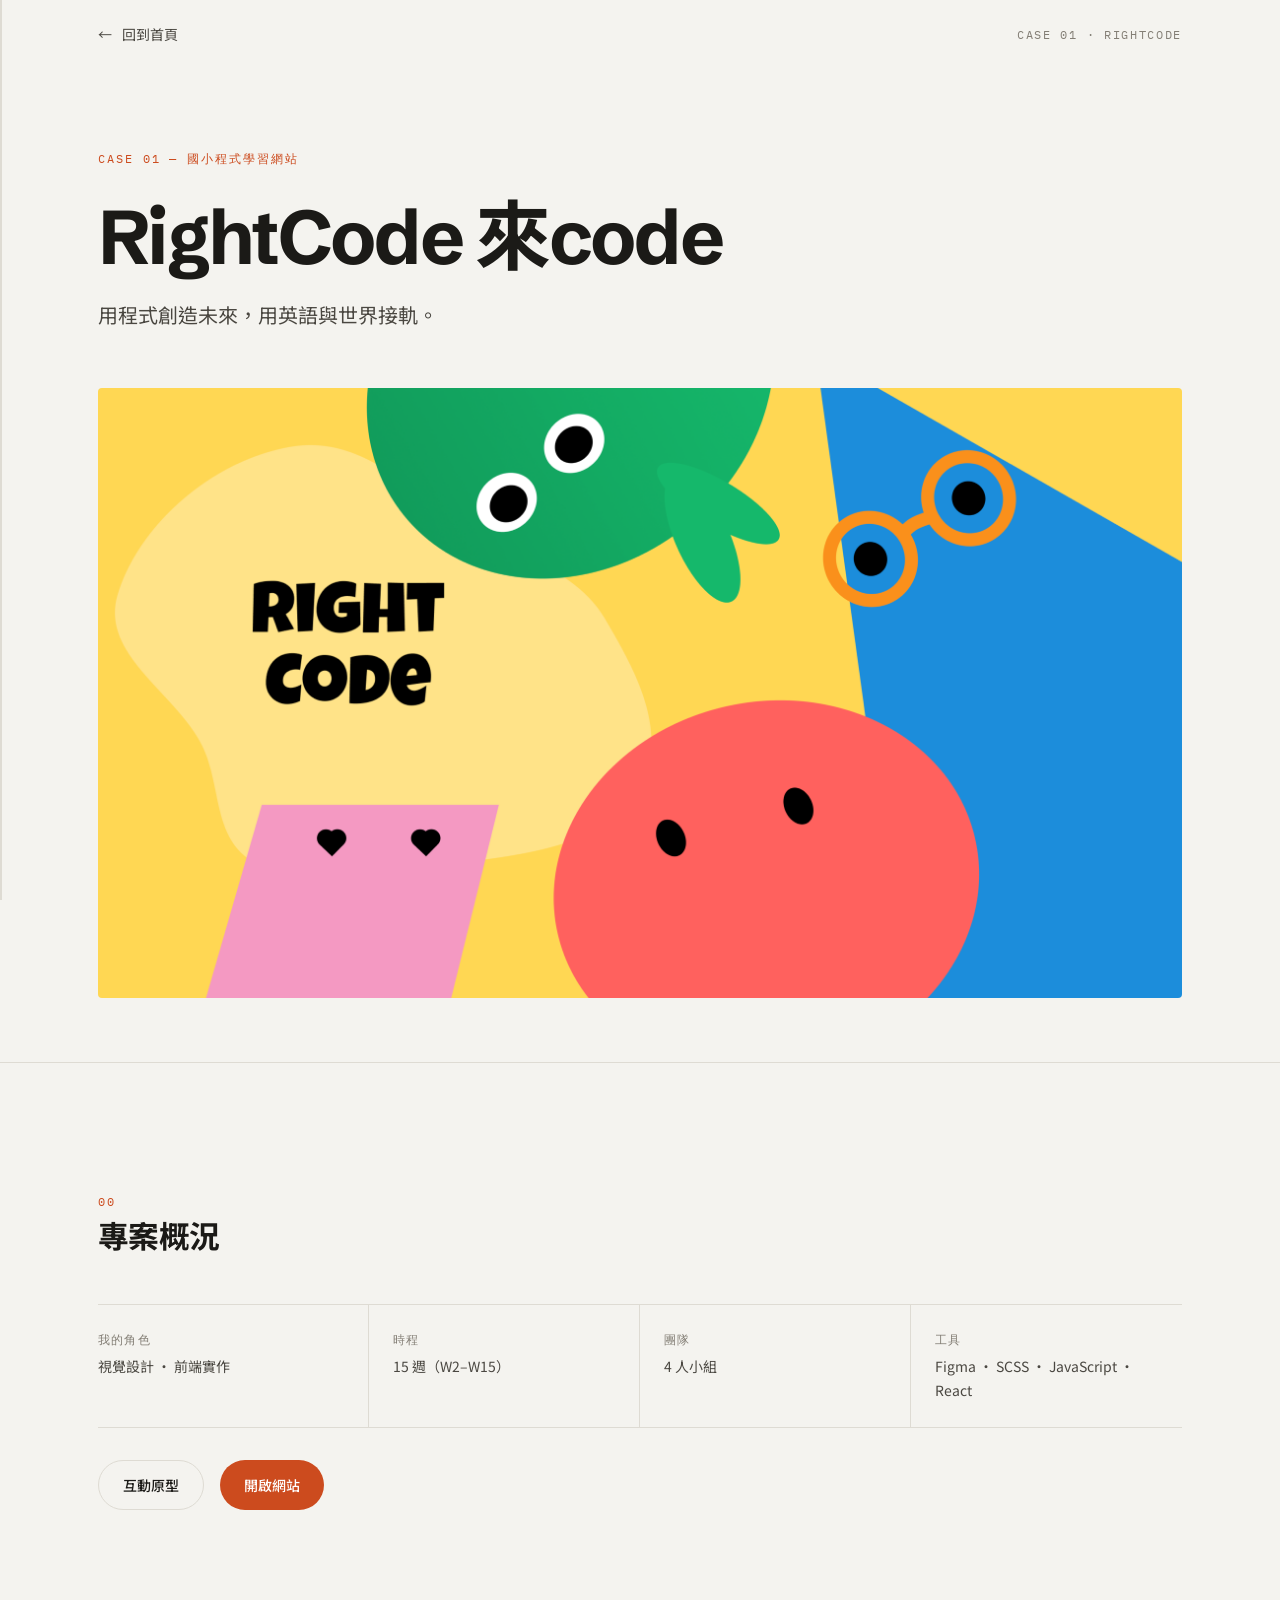
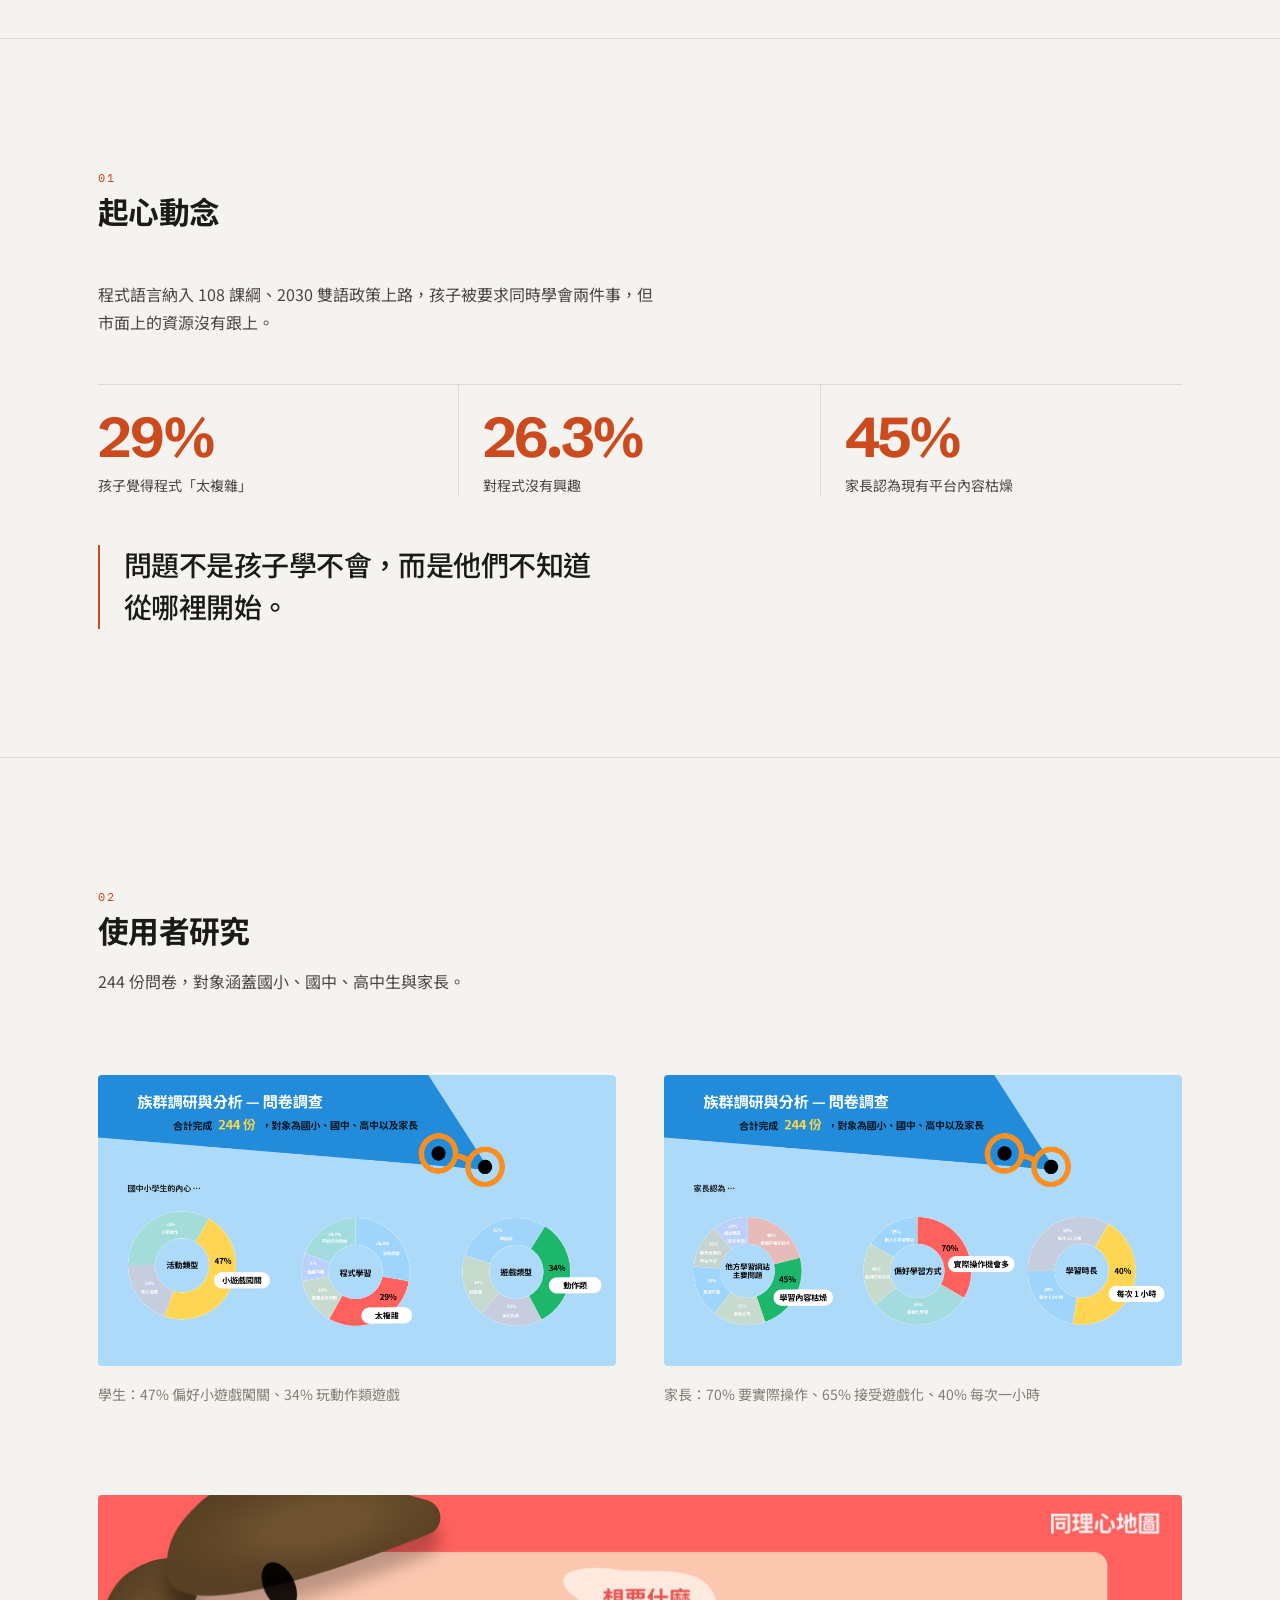
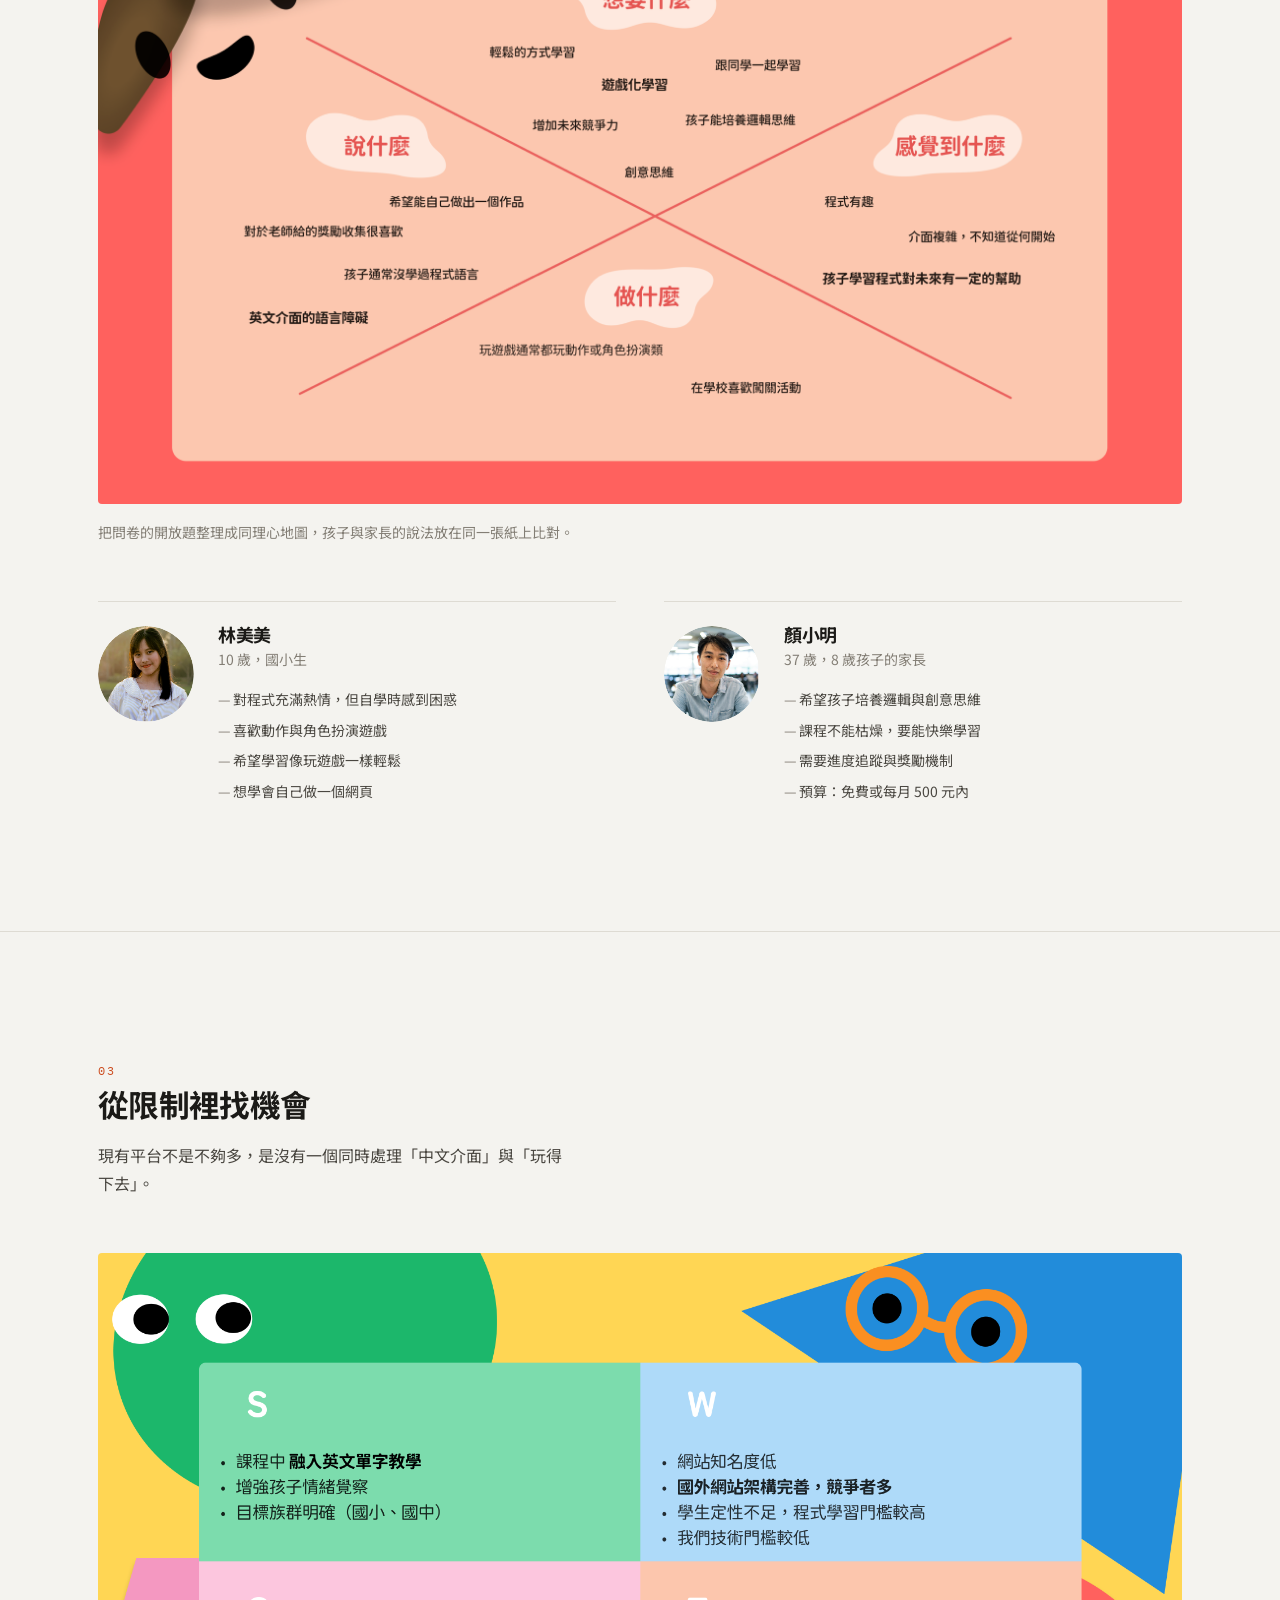
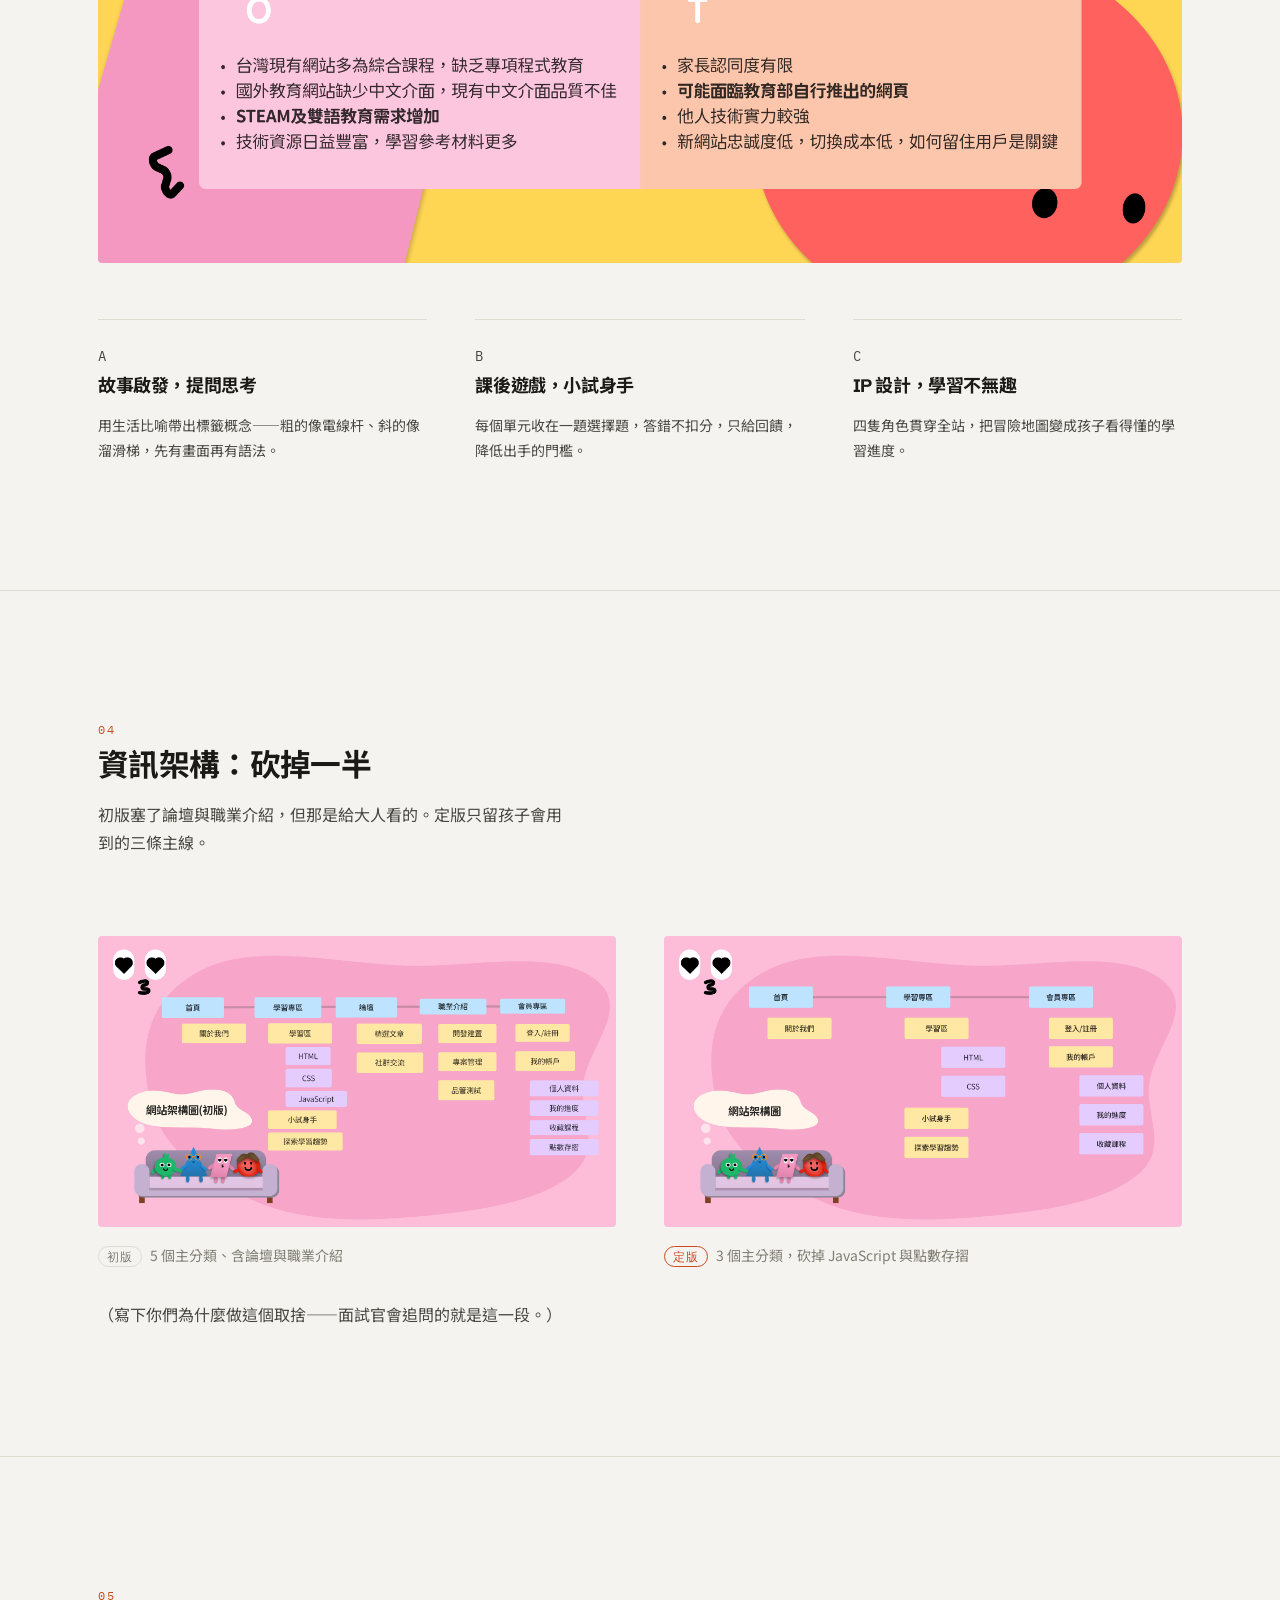
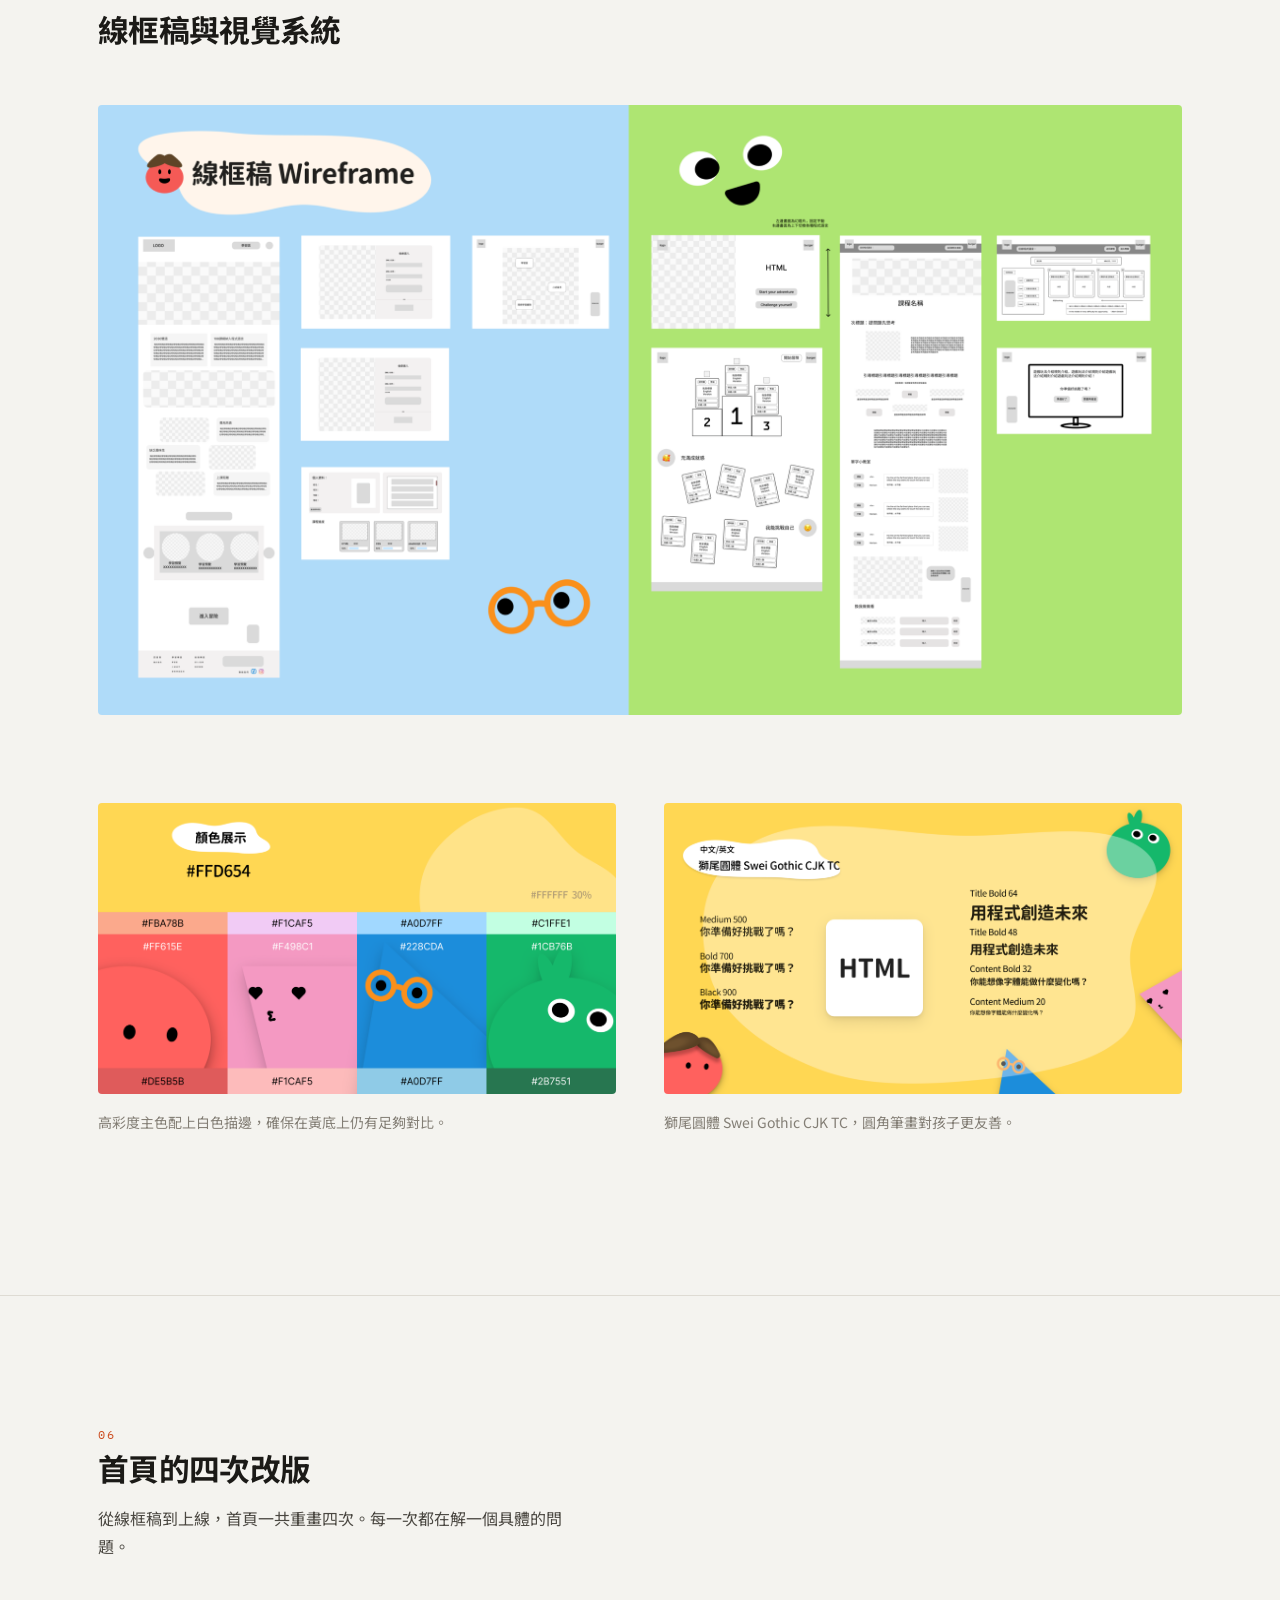
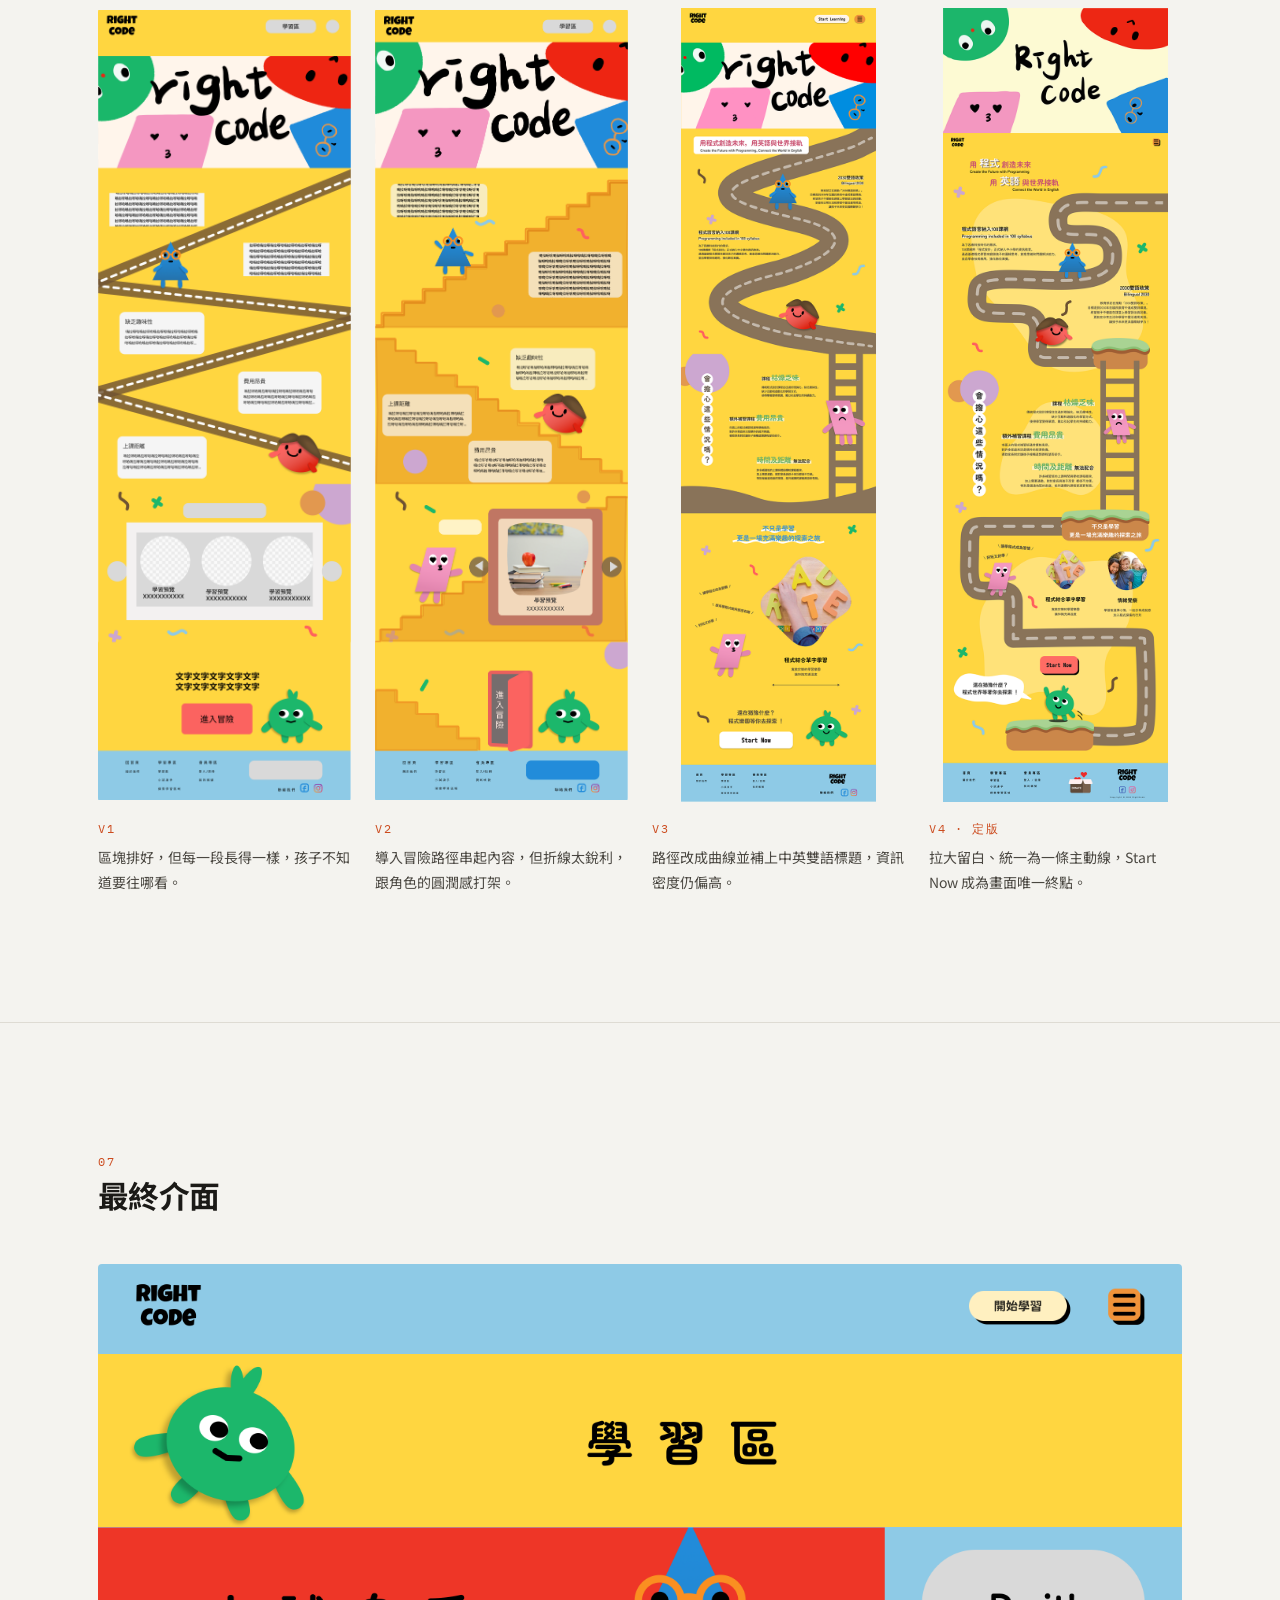
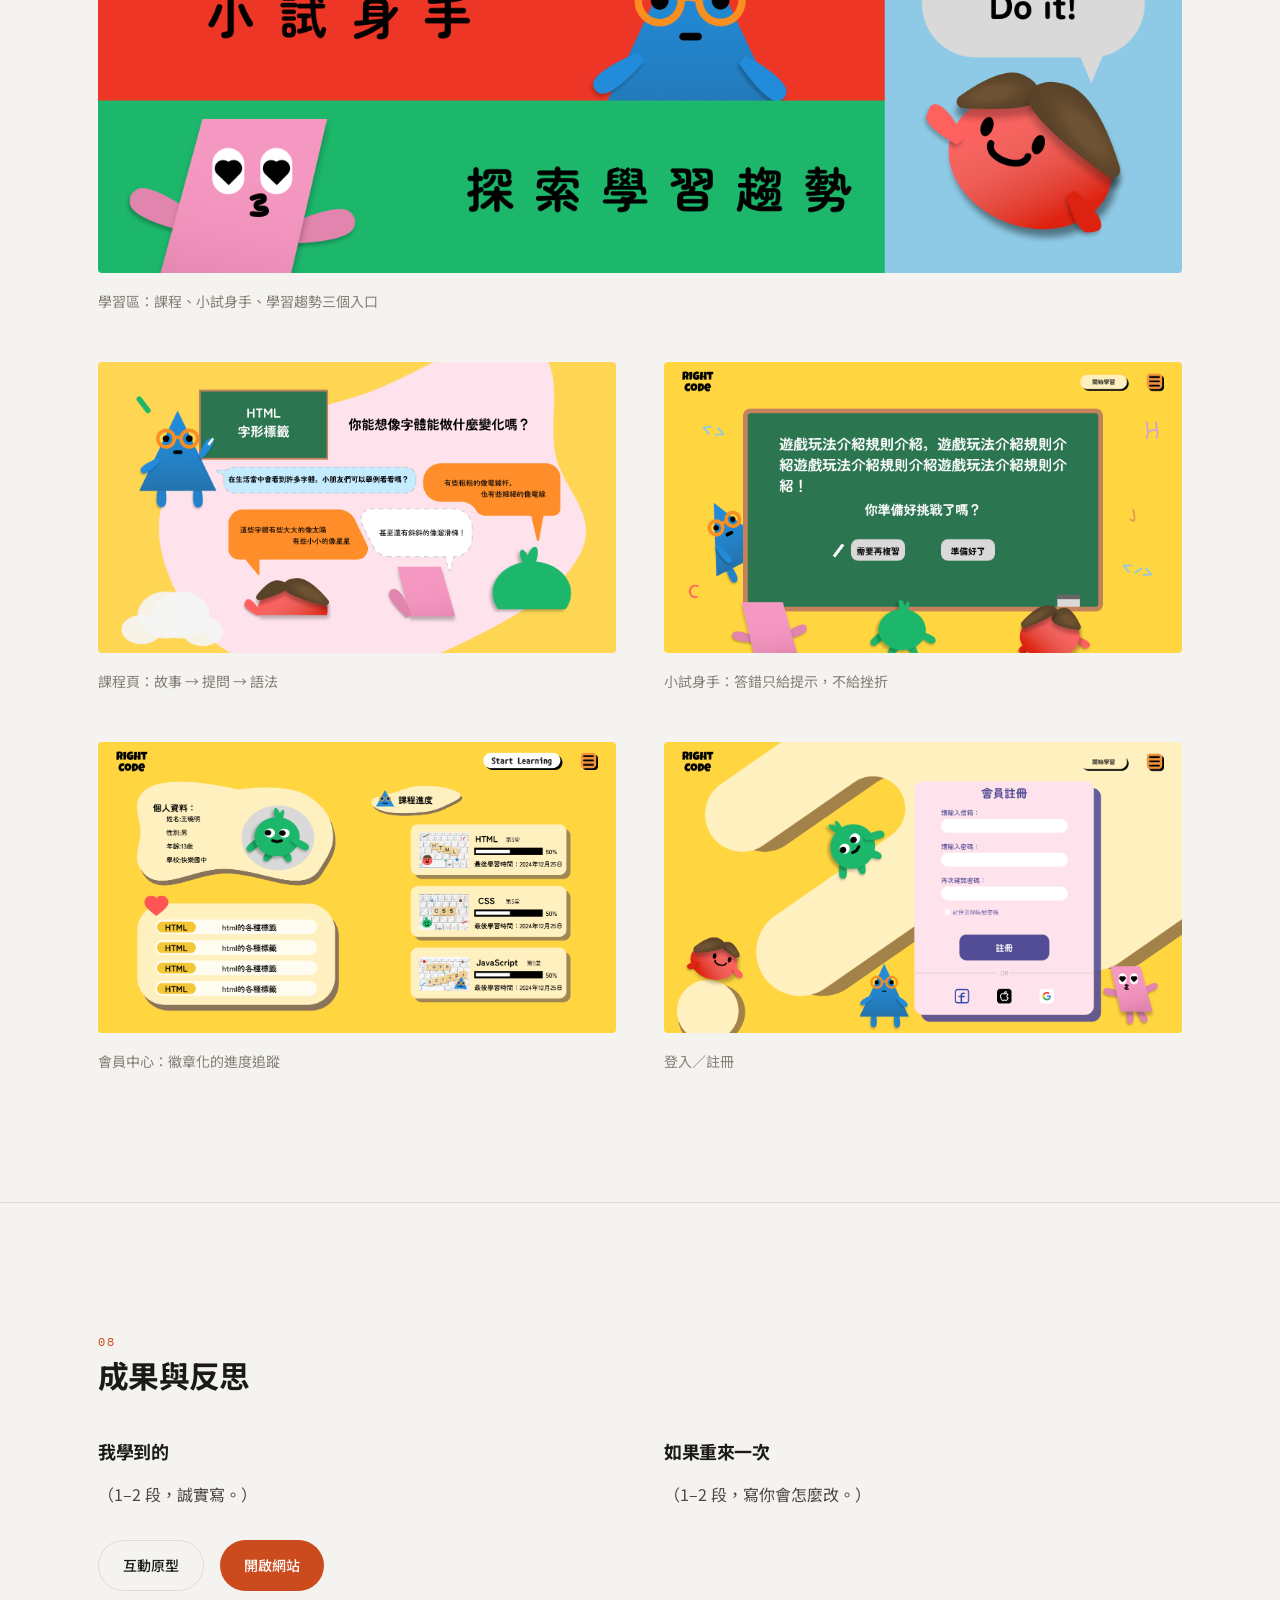
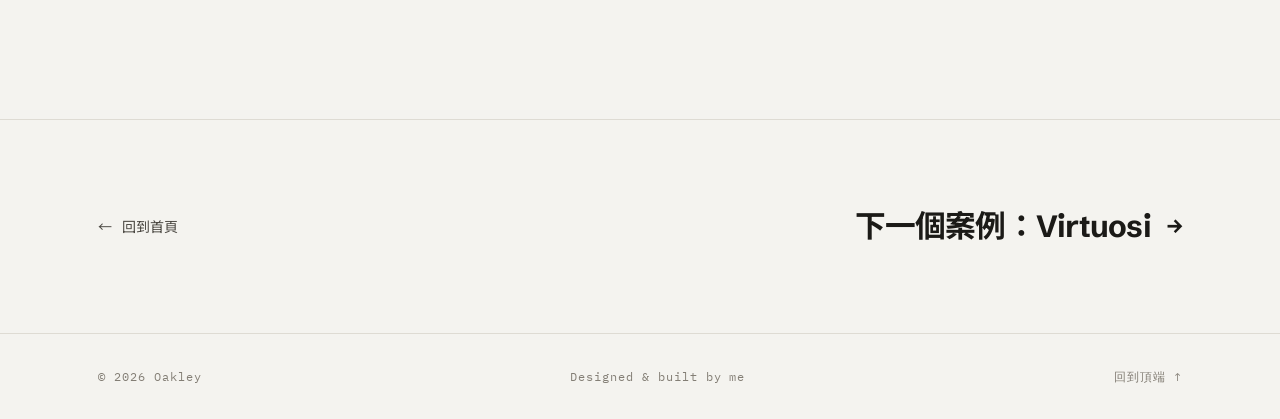
==== project-rightcode.html @ 4dbbb1e9 "Initial commit: Oakley UI/UX portfolio site Co-Authored-By: Claude Sonnet 5 <noreply@anthropic.com>" ====
<!DOCTYPE html>
<html lang="zh-Hant">
<head>
<meta charset="UTF-8">
<meta name="viewport" content="width=device-width, initial-scale=1">
<title>RightCode 來code — Oakley</title>
<meta name="description" content="國小程式學習網站的設計流程與最終 UI：244 份問卷、資訊架構取捨、首頁四次改版。">

<meta property="og:title" content="RightCode 來code — Case Study">
<meta property="og:description" content="從 244 份問卷到上線介面的完整設計流程。">
<meta property="og:image" content="assets/rightcode/hero.png">
<meta property="og:type" content="article">

<link rel="preconnect" href="https://fonts.googleapis.com">
<link rel="preconnect" href="https://fonts.gstatic.com" crossorigin>
<link href="https://fonts.googleapis.com/css2?family=IBM+Plex+Mono:wght@400;500&family=Noto+Sans+TC:wght@400;500;700&family=Schibsted+Grotesk:wght@400;500;700&display=swap" rel="stylesheet">
<link rel="stylesheet" href="styles.css">
</head>

<!-- data-project 只影響左側進度軌的顏色，識別色仍是柿橘 -->
<body id="top" data-project="rightcode">

<a class="skip-link" href="#main">跳到主要內容</a>

<div class="rail" aria-hidden="true"><span class="rail__fill"></span></div>


<!-- ═══ 導覽列：← 回到首頁 ═══ -->
<header class="site-head">
  <div class="site-head__inner container">
    <a class="back-link" href="index.html">
      <span class="back-link__arrow" aria-hidden="true">←</span>
      <span>回到首頁</span>
    </a>
    <p class="head-tail">Case 01 · RightCode</p>
  </div>
</header>


<main id="main">

  <article class="case">

    <!-- ═══ 專案頁首 ═══ -->
    <header class="page-hero">
      <div class="container">
        <p class="eyebrow">Case 01 — 國小程式學習網站</p>
        <h1 class="page-hero__title">RightCode 來code</h1>
        <p class="page-hero__tagline">用程式創造未來，用英語與世界接軌。</p>

        <div class="ph ph--16x9 page-hero__cover" data-ph="首頁完整視覺　assets/rightcode/hero.png">
            <img src="assets/rightcode/hero.png" alt="RightCode 首頁完整視覺">
          </div>
      </div>
    </header>


    <!-- ─────────── 00 事實欄 ─────────── -->
    <section class="stage" id="s00">
      <div class="container">
        <header class="stage__head">
          <p class="stage__num">00</p>
          <h2 class="stage__title">專案概況</h2>
        </header>

        <dl class="factbar">
          <div class="factbar__item">
            <dt>我的角色</dt>
            <dd><!-- ✏️ 例：使用者研究 · 視覺設計 · 前端切版 -->視覺設計 · 前端實作</dd>
          </div>
          <div class="factbar__item">
            <dt>時程</dt>
            <dd>15 週（W2–W15）</dd>
          </div>
          <div class="factbar__item">
            <dt>團隊</dt>
            <dd>4 人小組</dd>
          </div>
          <div class="factbar__item">
            <dt>工具</dt>
            <dd>Figma · SCSS · JavaScript · React</dd>
          </div>
        </dl>

        <div class="btn-row">
          <a class="btn btn--solid" href="https://www.figma.com/proto/8WWPICzNsTXUxvB6uJl1gG/UI?node-id=1596-2504&viewport=-5785%2C-7744%2C0.22&t=HbnpUm9FJw38sufL-1&scaling=scale-down&content-scaling=fixed&starting-point-node-id=1596%3A2504&page-id=156%3A369" target="_blank" rel="noopener">互動原型</a>
          <a class="btn btn--ghost" href="https://yeeeeefang.github.io/rightcode/" target="_blank" rel="noopener">開啟網站</a>
        </div>
      </div>
    </section>


    <!-- ─────────── 01 起心動念 ─────────── -->
    <section class="stage" id="s01">
      <div class="container">
        <header class="stage__head">
          <p class="stage__num">01</p>
          <h2 class="stage__title">起心動念</h2>
        </header>

        <div class="prose">
          <p>程式語言納入 108 課綱、2030 雙語政策上路，孩子被要求同時學會兩件事，但市面上的資源沒有跟上。</p>
        </div>

        <ul class="stat-row">
          <li class="stat"><p class="stat__num">29%</p><p class="stat__label">孩子覺得程式「太複雜」</p></li>
          <li class="stat"><p class="stat__num">26.3%</p><p class="stat__label">對程式沒有興趣</p></li>
          <li class="stat"><p class="stat__num">45%</p><p class="stat__label">家長認為現有平台內容枯燥</p></li>
        </ul>

        <blockquote class="pull-quote">
          問題不是孩子學不會，而是他們不知道從哪裡開始。
        </blockquote>
      </div>
    </section>


    <!-- ─────────── 02 使用者研究 ─────────── -->
    <section class="stage" id="s02">
      <div class="container">
        <header class="stage__head">
          <p class="stage__num">02</p>
          <h2 class="stage__title">使用者研究</h2>
          <p class="stage__lead">244 份問卷，對象涵蓋國小、國中、高中生與家長。</p>
        </header>

        <div class="grid grid--2">
          <figure class="figure">
            <div class="ph ph--16x9" data-ph="學生問卷　assets/rightcode/survey-students.png">
            <img src="assets/rightcode/survey-students.png" alt="學生問卷結果" loading="lazy">
          </div>
            <figcaption>學生：47% 偏好小遊戲闖關、34% 玩動作類遊戲</figcaption>
          </figure>
          <figure class="figure">
            <div class="ph ph--16x9" data-ph="家長問卷　assets/rightcode/survey-parents.png">
            <img src="assets/rightcode/survey-parents.png" alt="家長問卷結果" loading="lazy">
          </div>
            <figcaption>家長：70% 要實際操作、65% 接受遊戲化、40% 每次一小時</figcaption>
          </figure>
        </div>

        <figure class="figure figure--wide">
          <div class="ph ph--16x9" data-ph="同理心地圖　assets/rightcode/empathy-map.png">
            <img src="assets/rightcode/empathy-map.png" alt="同理心地圖" loading="lazy">
          </div>
          <figcaption>把問卷的開放題整理成同理心地圖，孩子與家長的說法放在同一張紙上比對。</figcaption>
        </figure>

        <div class="grid grid--2">
          <div class="persona">
            <div class="ph ph--1x1 persona__avatar" data-ph="林美美">
            <img src="assets/rightcode/persona-1.png" alt="人物誌：林美美" loading="lazy">
          </div>
            <div class="persona__body">
              <h3 class="persona__name">林美美</h3>
              <p class="persona__role">10 歲，國小生</p>
              <ul class="persona__points">
                <li>對程式充滿熱情，但自學時感到困惑</li>
                <li>喜歡動作與角色扮演遊戲</li>
                <li>希望學習像玩遊戲一樣輕鬆</li>
                <li>想學會自己做一個網頁</li>
              </ul>
            </div>
          </div>
          <div class="persona">
            <div class="ph ph--1x1 persona__avatar" data-ph="顏小明">
            <img src="assets/rightcode/persona-2.png" alt="人物誌：顏小明" loading="lazy">
          </div>
            <div class="persona__body">
              <h3 class="persona__name">顏小明</h3>
              <p class="persona__role">37 歲，8 歲孩子的家長</p>
              <ul class="persona__points">
                <li>希望孩子培養邏輯與創意思維</li>
                <li>課程不能枯燥，要能快樂學習</li>
                <li>需要進度追蹤與獎勵機制</li>
                <li>預算：免費或每月 500 元內</li>
              </ul>
            </div>
          </div>
        </div>
      </div>
    </section>


    <!-- ─────────── 03 從限制找機會 ─────────── -->
    <section class="stage" id="s03">
      <div class="container">
        <header class="stage__head">
          <p class="stage__num">03</p>
          <h2 class="stage__title">從限制裡找機會</h2>
          <p class="stage__lead">現有平台不是不夠多，是沒有一個同時處理「中文介面」與「玩得下去」。</p>
        </header>

        <figure class="figure figure--wide">
          <div class="ph ph--16x9" data-ph="SWOT 分析　assets/rightcode/swot.png">
            <img src="assets/rightcode/swot.png" alt="SWOT 分析" loading="lazy">
          </div>
        </figure>

        <ol class="pillars">
          <li class="pillar">
            <p class="pillar__num">A</p>
            <h3 class="pillar__title">故事啟發，提問思考</h3>
            <p>用生活比喻帶出標籤概念——粗的像電線杆、斜的像溜滑梯，先有畫面再有語法。</p>
          </li>
          <li class="pillar">
            <p class="pillar__num">B</p>
            <h3 class="pillar__title">課後遊戲，小試身手</h3>
            <p>每個單元收在一題選擇題，答錯不扣分，只給回饋，降低出手的門檻。</p>
          </li>
          <li class="pillar">
            <p class="pillar__num">C</p>
            <h3 class="pillar__title">IP 設計，學習不無趣</h3>
            <p>四隻角色貫穿全站，把冒險地圖變成孩子看得懂的學習進度。</p>
          </li>
        </ol>
      </div>
    </section>


    <!-- ─────────── 04 資訊架構取捨 ─────────── -->
    <section class="stage" id="s04">
      <div class="container">
        <header class="stage__head">
          <p class="stage__num">04</p>
          <h2 class="stage__title">資訊架構：砍掉一半</h2>
          <p class="stage__lead">初版塞了論壇與職業介紹，但那是給大人看的。定版只留孩子會用到的三條主線。</p>
        </header>

        <div class="compare">
          <figure class="figure">
            <div class="ph ph--16x9" data-ph="架構初版　assets/rightcode/sitemap-v1.png">
            <img src="assets/rightcode/sitemap-v1.png" alt="網站架構圖初版" loading="lazy">
          </div>
            <figcaption><span class="figcap__tag">初版</span>5 個主分類、含論壇與職業介紹</figcaption>
          </figure>
          <figure class="figure">
            <div class="ph ph--16x9" data-ph="架構定版　assets/rightcode/sitemap-v2.png">
            <img src="assets/rightcode/sitemap-v2.png" alt="網站架構圖定版" loading="lazy">
          </div>
            <figcaption><span class="figcap__tag figcap__tag--on">定版</span>3 個主分類，砍掉 JavaScript 與點數存摺</figcaption>
          </figure>
        </div>

        <div class="prose">
          <!-- ✏️ 這段最值錢：寫清楚「為什麼砍」。
               例：JavaScript 對國小生太陡，先把 HTML/CSS 的成就感做滿。 -->
          <p>（寫下你們為什麼做這個取捨——面試官會追問的就是這一段。）</p>
        </div>
      </div>
    </section>


    <!-- ─────────── 05 線框稿與視覺系統 ─────────── -->
    <section class="stage" id="s05">
      <div class="container">
        <header class="stage__head">
          <p class="stage__num">05</p>
          <h2 class="stage__title">線框稿與視覺系統</h2>
        </header>

        <figure class="figure figure--wide">
          <div class="ph ph--16x9" data-ph="Wireframe 全頁　assets/rightcode/wireframe.png">
            <img src="assets/rightcode/wireframe.png" alt="RightCode 線框稿" loading="lazy">
          </div>
        </figure>

        <div class="grid grid--2">
          <figure class="figure">
            <div class="ph ph--16x9" data-ph="色票　assets/rightcode/colors.png">
            <img src="assets/rightcode/colors.png" alt="色彩系統" loading="lazy">
          </div>
            <figcaption>高彩度主色配上白色描邊，確保在黃底上仍有足夠對比。</figcaption>
          </figure>
          <figure class="figure">
            <div class="ph ph--16x9" data-ph="字體　assets/rightcode/type.png">
            <img src="assets/rightcode/type.png" alt="字體系統：獅尾圓體" loading="lazy">
          </div>
            <figcaption>獅尾圓體 Swei Gothic CJK TC，圓角筆畫對孩子更友善。</figcaption>
          </figure>
        </div>
      </div>
    </section>


    <!-- ─────────── 06 首頁四次改版（本頁高潮）─────────── -->
    <section class="stage" id="s06">
      <div class="container">
        <header class="stage__head">
          <p class="stage__num">06</p>
          <h2 class="stage__title">首頁的四次改版</h2>
          <p class="stage__lead">從線框稿到上線，首頁一共重畫四次。每一次都在解一個具體的問題。</p>
        </header>

        <ol class="iteration">
          <li class="iteration__step">
            <div class="ph ph--shot" data-ph="v1　iter-1.png">
            <img src="assets/rightcode/iter-1.png" alt="首頁版本一" loading="lazy">
          </div>
            <p class="iteration__label">v1</p>
            <p class="iteration__note">區塊排好，但每一段長得一樣，孩子不知道要往哪看。</p>
          </li>
          <li class="iteration__step">
            <div class="ph ph--shot" data-ph="v2　iter-2.png">
            <img src="assets/rightcode/iter-2.png" alt="首頁版本二" loading="lazy">
          </div>
            <p class="iteration__label">v2</p>
            <p class="iteration__note">導入冒險路徑串起內容，但折線太銳利，跟角色的圓潤感打架。</p>
          </li>
          <li class="iteration__step">
            <div class="ph ph--shot" data-ph="v3　iter-3.png">
            <img src="assets/rightcode/iter-3.png" alt="首頁版本三" loading="lazy">
          </div>
            <p class="iteration__label">v3</p>
            <p class="iteration__note">路徑改成曲線並補上中英雙語標題，資訊密度仍偏高。</p>
          </li>
          <li class="iteration__step">
            <div class="ph ph--shot" data-ph="v4 定版　iter-4.png">
            <img src="assets/rightcode/iter-4.png" alt="首頁定版" loading="lazy">
          </div>
            <p class="iteration__label">v4 · 定版</p>
            <p class="iteration__note">拉大留白、統一為一條主動線，Start Now 成為畫面唯一終點。</p>
          </li>
        </ol>
      </div>
    </section>


    <!-- ─────────── 07 最終介面 ─────────── -->
    <section class="stage" id="s07">
      <div class="container">
        <header class="stage__head">
          <p class="stage__num">07</p>
          <h2 class="stage__title">最終介面</h2>
        </header>

        <div class="gallery">
          <figure class="figure gallery__item gallery__item--wide">
            <div class="ph ph--16x9" data-ph="學習區　assets/rightcode/ui-learn.png">
            <img src="assets/rightcode/ui-learn.png" alt="學習區介面" loading="lazy">
          </div>
            <figcaption>學習區：課程、小試身手、學習趨勢三個入口</figcaption>
          </figure>
          <figure class="figure gallery__item">
            <div class="ph ph--16x9" data-ph="課程頁　ui-course.png">
            <img src="assets/rightcode/ui-course.png" alt="課程內頁" loading="lazy">
          </div>
            <figcaption>課程頁：故事 → 提問 → 語法</figcaption>
          </figure>
          <figure class="figure gallery__item">
            <div class="ph ph--16x9" data-ph="小試身手　ui-quiz.png">
            <img src="assets/rightcode/ui-quiz.png" alt="小試身手測驗頁" loading="lazy">
          </div>
            <figcaption>小試身手：答錯只給提示，不給挫折</figcaption>
          </figure>
          <figure class="figure gallery__item">
            <div class="ph ph--16x9" data-ph="會員中心　ui-member.png">
            <img src="assets/rightcode/ui-member.png" alt="會員中心" loading="lazy">
          </div>
            <figcaption>會員中心：徽章化的進度追蹤</figcaption>
          </figure>
          <figure class="figure gallery__item">
            <div class="ph ph--16x9" data-ph="登入註冊　ui-login.png">
            <img src="assets/rightcode/ui-login.png" alt="登入與註冊頁" loading="lazy">
          </div>
            <figcaption>登入／註冊</figcaption>
          </figure>
        </div>
      </div>
    </section>


    <!-- ─────────── 08 反思 ─────────── -->
    <section class="stage" id="s08">
      <div class="container">
        <header class="stage__head">
          <p class="stage__num">08</p>
          <h2 class="stage__title">成果與反思</h2>
        </header>

        <div class="grid grid--2">
          <div class="prose">
            <h4>我學到的</h4>
            <!-- ✏️ 1–2 段。誠實寫，面試官只在意你怎麼想。 -->
            <p>（1–2 段，誠實寫。）</p>
          </div>
          <div class="prose">
            <h4>如果重來一次</h4>
            <!-- ✏️ 例：問卷的開放題比例太低，下次會先做 5 場訪談再發問卷。 -->
            <p>（1–2 段，寫你會怎麼改。）</p>
          </div>
        </div>

        <div class="btn-row">
          <a class="btn btn--solid" href="https://www.figma.com/proto/8WWPICzNsTXUxvB6uJl1gG/UI?node-id=1596-2504&viewport=-5785%2C-7744%2C0.22&t=HbnpUm9FJw38sufL-1&scaling=scale-down&content-scaling=fixed&starting-point-node-id=1596%3A2504&page-id=156%3A369" target="_blank" rel="noopener">互動原型</a>
          <a class="btn btn--ghost" href="https://yeeeeefang.github.io/rightcode/" target="_blank" rel="noopener">開啟網站</a>
        </div>
      </div>
    </section>

  </article>


  <!-- ═══ 下一個專案 ═══ -->
  <nav class="page-nav" aria-label="專案導覽">
    <div class="container page-nav__inner">
      <a class="back-link" href="index.html">
        <span class="back-link__arrow" aria-hidden="true">←</span>
        <span>回到首頁</span>
      </a>
      <a class="page-nav__next" href="project-virtuosi.html">下一個案例：Virtuosi</a>
    </div>
  </nav>

</main>


<footer class="site-foot">
  <div class="container site-foot__inner">
    <p>© 2026 Oakley</p>
    <p>Designed &amp; built by me</p>
    <a class="to-top" href="#top">回到頂端 ↑</a>
  </div>
</footer>

<script src="main.js" defer></script>
</body>
</html>
---- styles.css ----
/* ============================================================
   Oakley Portfolio — styles.css
   多頁式架構：index.html / project-rightcode.html / project-virtuosi.html
   識別色：柿橘 #CC4B1E
   ============================================================ */

/* ---------- 1. Tokens ---------------------------------------- */
:root {
  /* 紙與墨 */
  --paper:        #F4F3EF;
  --paper-sunk:   #EBE9E3;
  --paper-card:   #FDFDFC;
  --ink:          #1B1A17;
  --ink-soft:     #4A4741;
  --ink-mute:     #837E75;
  --rule:         #DEDBD3;

  /* 識別色（全站唯一主色） */
  --accent:       #CC4B1E;
  --accent-ink:   #FFFFFF;

  /* 專案色：只用在進度軌與卡片 hover 的淡色疊層，
     不取代識別色。整站是白牆，畫框顏色由作品決定。 */
  --project:      var(--accent);

  --font-display: "Schibsted Grotesk", "Noto Sans TC", system-ui, sans-serif;
  --font-body:    "Noto Sans TC", "Schibsted Grotesk", system-ui, sans-serif;
  --font-mono:    "IBM Plex Mono", ui-monospace, monospace;

  --fs-display: clamp(2.5rem, 6.2vw, 4.75rem);
  --fs-h2:      clamp(1.75rem, 3.4vw, 2.75rem);
  --fs-h3:      clamp(1.375rem, 2.4vw, 2rem);
  --fs-h4:      1.125rem;
  --fs-body:    1rem;
  --fs-small:   0.875rem;
  --fs-mono:    0.75rem;

  --sp-1: 0.5rem;  --sp-2: 1rem;   --sp-3: 1.5rem;
  --sp-4: 2rem;    --sp-6: 3rem;   --sp-8: 4rem;
  --sp-12: 6rem;   --sp-16: 8rem;
  --section-y: clamp(4.5rem, 10vw, 9rem);

  --container: 1180px;
  --gutter: clamp(1.25rem, 5vw, 3rem);
  --head-h: 68px;

  --radius: 4px;
  --radius-lg: 14px;

  --ease: cubic-bezier(.22, .61, .36, 1);
  --ease-out: cubic-bezier(.16, 1, .3, 1);
  --dur: .45s;
}

[data-project="rightcode"] { --project: #228CDA; }
[data-project="virtuosi"]  { --project: #793F34; }


/* ---------- 2. Reset ----------------------------------------- */
*, *::before, *::after { box-sizing: border-box; }
* { margin: 0; }

html {
  -webkit-text-size-adjust: 100%;
  scroll-behavior: smooth;
  scroll-padding-top: calc(var(--head-h) + var(--sp-2));
}

body {
  background: var(--paper);
  color: var(--ink);
  font-family: var(--font-body);
  font-size: var(--fs-body);
  line-height: 1.75;
  -webkit-font-smoothing: antialiased;
  text-rendering: optimizeLegibility;
  overflow-x: hidden;
}

img, svg, video { display: block; max-width: 100%; height: auto; }
ul, ol { list-style: none; padding: 0; }
a { color: inherit; text-decoration: none; }
button { font: inherit; color: inherit; background: none; border: 0; cursor: pointer; }

h1, h2, h3, h4 {
  font-family: var(--font-display);
  font-weight: 700;
  line-height: 1.16;
  letter-spacing: -0.022em;
}


/* ---------- 3. Layout ---------------------------------------- */
.container {
  width: 100%;
  max-width: var(--container);
  margin-inline: auto;
  padding-inline: var(--gutter);
}

.section, .stage { padding-block: var(--section-y); }

.grid { display: grid; gap: var(--sp-4); }
@media (min-width: 768px) {
  .grid--2 { grid-template-columns: 1fr 1fr; gap: var(--sp-6); }
}

.eyebrow {
  font-family: var(--font-mono);
  font-size: var(--fs-mono);
  letter-spacing: 0.16em;
  text-transform: uppercase;
  color: var(--accent);
}

.prose { max-width: 62ch; color: var(--ink-soft); }
.prose > * + * { margin-top: var(--sp-2); }
.prose h4 {
  font-size: var(--fs-h4);
  color: var(--ink);
  margin-bottom: var(--sp-1);
}


/* ---------- 4. 側邊進度軌（signature） ------------------------ */
.rail {
  position: fixed;
  inset-block: 0;
  left: 0;
  width: 2px;
  background: var(--rule);
  z-index: 60;
  pointer-events: none;
}
.rail__fill {
  display: block;
  width: 100%;
  height: 100%;
  background: var(--project);
  transform: scaleY(var(--progress, 0));
  transform-origin: top;
  transition: background .6s var(--ease);
  will-change: transform;
}

@media (max-width: 900px) {
  .rail {
    inset-block: auto;
    top: 0; left: 0; right: 0;
    width: 100%; height: 2px;
  }
  .rail__fill {
    transform: scaleX(var(--progress, 0));
    transform-origin: left;
  }
}


/* ---------- 5. 導覽列 ---------------------------------------- */
.site-head {
  position: fixed;
  inset-inline: 0;
  top: 0;
  z-index: 50;
  border-bottom: 1px solid transparent;
  transition: background var(--dur) var(--ease), border-color var(--dur) var(--ease);
}
.site-head.is-stuck {
  background: color-mix(in srgb, var(--paper) 88%, transparent);
  backdrop-filter: blur(14px);
  -webkit-backdrop-filter: blur(14px);
  border-bottom-color: var(--rule);
}

.site-head__inner {
  height: var(--head-h);
  display: flex;
  align-items: center;
  justify-content: space-between;
  gap: var(--sp-3);
}

.wordmark {
  font-family: var(--font-display);
  font-weight: 700;
  font-size: 1.0625rem;
  letter-spacing: -0.01em;
  display: inline-flex;
  align-items: baseline;
  gap: 3px;
}
.wordmark__dot {
  width: 5px; height: 5px;
  border-radius: 50%;
  background: var(--accent);
  transition: transform var(--dur) var(--ease-out);
}
.wordmark:hover .wordmark__dot { transform: translateY(-4px) scale(1.3); }

.nav__list { display: flex; gap: var(--sp-4); }

.nav__link {
  position: relative;
  font-size: var(--fs-small);
  color: var(--ink-soft);
  padding-block: 4px;
  transition: color .3s var(--ease);
}
.nav__link::after {
  content: "";
  position: absolute;
  left: 0; bottom: 0;
  width: 100%; height: 1px;
  background: currentColor;
  transform: scaleX(0);
  transform-origin: right;
  transition: transform .4s var(--ease-out);
}
.nav__link:hover { color: var(--ink); }
.nav__link:hover::after { transform: scaleX(1); transform-origin: left; }
.nav__link.is-active { color: var(--ink); }
.nav__link.is-active::after { transform: scaleX(1); background: var(--accent); }

.nav-toggle { display: none; width: 40px; height: 40px; margin-right: -8px; position: relative; }
.nav-toggle__bar {
  position: absolute;
  left: 9px;
  width: 22px; height: 1.5px;
  background: var(--ink);
  transition: transform .4s var(--ease-out);
}
.nav-toggle__bar:nth-child(1) { top: 17px; }
.nav-toggle__bar:nth-child(2) { top: 23px; }
.nav-toggle[aria-expanded="true"] .nav-toggle__bar:nth-child(1) { transform: translateY(3px) rotate(45deg); }
.nav-toggle[aria-expanded="true"] .nav-toggle__bar:nth-child(2) { transform: translateY(-3px) rotate(-45deg); }

@media (max-width: 700px) {
  .nav-toggle { display: block; }
  .nav {
    position: fixed;
    inset: var(--head-h) 0 auto 0;
    background: var(--paper);
    border-bottom: 1px solid var(--rule);
    padding: var(--sp-2) var(--gutter) var(--sp-4);
    clip-path: inset(0 0 100% 0);
    transition: clip-path .5s var(--ease-out);
  }
  .nav.is-open { clip-path: inset(0 0 0 0); }
  .nav__list { flex-direction: column; gap: 0; }
  .nav__link {
    display: block;
    font-size: 1.25rem;
    font-family: var(--font-display);
    font-weight: 500;
    padding-block: var(--sp-2);
    border-bottom: 1px solid var(--rule);
  }
  .nav__link::after { display: none; }
}

/* 專案頁的「← 回到首頁」 */
.back-link {
  display: inline-flex;
  align-items: center;
  gap: 10px;
  font-size: var(--fs-small);
  color: var(--ink-soft);
  transition: color .3s var(--ease);
}
.back-link__arrow {
  display: inline-block;
  transition: transform .4s var(--ease-out);
}
.back-link:hover { color: var(--ink); }
.back-link:hover .back-link__arrow { transform: translateX(-5px); }

.head-tail {
  font-family: var(--font-mono);
  font-size: var(--fs-mono);
  letter-spacing: .14em;
  text-transform: uppercase;
  color: var(--ink-mute);
}
@media (max-width: 560px) { .head-tail { display: none; } }


/* ---------- 6. Hero（首頁） ---------------------------------- */
.hero {
  padding-top: calc(var(--head-h) + clamp(3rem, 12vh, 7rem));
  padding-bottom: var(--section-y);
}

.hero__title {
  font-size: var(--fs-display);
  margin-top: var(--sp-3);
  max-width: 16ch;
  letter-spacing: -0.035em;
  position: relative;
  z-index: 0;
}

.hero__em { position: relative; white-space: nowrap; }
.hero__em::after {
  content: "";
  position: absolute;
  left: -.04em; right: -.04em;
  bottom: .08em;
  height: .26em;
  background: var(--accent);
  opacity: .18;
  z-index: -1;
}

.hero__lead {
  margin-top: var(--sp-4);
  max-width: 46ch;
  color: var(--ink-soft);
  font-size: clamp(1rem, 1.4vw, 1.125rem);
}

.hero__meta {
  margin-top: clamp(2.5rem, 6vw, 4.5rem);
  border-top: 1px solid var(--rule);
}
.hero__meta li {
  display: grid;
  grid-template-columns: 5.5rem 1fr;
  gap: var(--sp-2);
  align-items: baseline;
  padding-block: var(--sp-2);
  border-bottom: 1px solid var(--rule);
}
.meta__k {
  font-family: var(--font-mono);
  font-size: var(--fs-mono);
  letter-spacing: .1em;
  text-transform: uppercase;
  color: var(--ink-mute);
}
.meta__v { font-size: var(--fs-small); color: var(--ink-soft); }

@media (min-width: 900px) {
  .hero__meta {
    display: grid;
    grid-template-columns: repeat(3, 1fr);
    border-bottom: 1px solid var(--rule);
  }
  .hero__meta li {
    grid-template-columns: 1fr;
    gap: var(--sp-1);
    border-bottom: 0;
    border-right: 1px solid var(--rule);
    padding: var(--sp-3) var(--sp-3) var(--sp-3) 0;
  }
  .hero__meta li + li { padding-left: var(--sp-3); }
  .hero__meta li:last-child { border-right: 0; }
}

.scroll-cue {
  display: inline-flex;
  align-items: center;
  gap: var(--sp-2);
  margin-top: var(--sp-6);
  font-family: var(--font-mono);
  font-size: var(--fs-mono);
  letter-spacing: .12em;
  text-transform: uppercase;
  color: var(--ink-mute);
  transition: color .3s var(--ease);
}
.scroll-cue__line {
  width: 56px; height: 1px;
  background: var(--rule);
  position: relative;
  overflow: hidden;
}
.scroll-cue__line::after {
  content: "";
  position: absolute; inset: 0;
  background: var(--accent);
  transform: translateX(-100%);
  animation: cue 2.6s var(--ease) infinite;
}
.scroll-cue:hover { color: var(--ink); }
@keyframes cue {
  0%   { transform: translateX(-100%); }
  55%  { transform: translateX(0); }
  100% { transform: translateX(100%); }
}


/* ---------- 7. 區塊標題 -------------------------------------- */
.section__head { margin-bottom: clamp(2.5rem, 5vw, 4rem); }
.section__title { font-size: var(--fs-h2); margin-top: var(--sp-2); }


/* ---------- 8. 首頁：大型專案預覽卡片 ------------------------ */
.work__list { display: grid; gap: clamp(3.5rem, 8vw, 7rem); }

.pcard { position: relative; }

.pcard__link {
  display: block;
  /* 讓整張卡片都可點擊 */
}

/* 圖片區：寬幅、電影感 */
.pcard__media {
  position: relative;
  overflow: hidden;
  border-radius: var(--radius-lg);
  background: var(--paper-sunk);
}
.pcard__media::after {
  content: "";
  position: absolute; inset: 0;
  background: var(--project);
  opacity: 0;
  mix-blend-mode: multiply;
  transition: opacity .55s var(--ease);
  pointer-events: none;
}
.pcard__media > * {
  transition: transform .85s var(--ease-out);
  will-change: transform;
}

/* 文字列：左邊編號＋標題，右邊標籤＋箭頭 */
.pcard__body {
  display: grid;
  gap: var(--sp-3);
  padding-top: var(--sp-3);
  margin-top: var(--sp-3);
}
@media (min-width: 860px) {
  .pcard__body {
    /* 固定比例，不用 auto——auto 會讓欄寬跟著各卡自己的標籤數量跑，
       兩張卡片的欄位切分就會對不齊。 */
    grid-template-columns: minmax(0, 2fr) minmax(0, 1fr);
    align-items: stretch;
    gap: var(--sp-6);
  }
  /* 標籤靠上、CTA 靠下，兩張卡片的箭頭才會落在同一條水平線上 */
  .pcard__aside {
    display: flex;
    flex-direction: column;
    align-items: flex-end;
    justify-content: space-between;
    text-align: right;
  }
}

.pcard__index {
  font-family: var(--font-mono);
  font-size: var(--fs-mono);
  letter-spacing: .14em;
  color: var(--ink-mute);
  transition: color .4s var(--ease);
}
.pcard__title {
  font-size: clamp(1.75rem, 3.6vw, 2.75rem);
  margin-top: var(--sp-1);
  letter-spacing: -0.03em;
}
.pcard__sub {
  font-size: var(--fs-small);
  color: var(--ink-mute);
  margin-top: 6px;
}
.pcard__desc {
  margin-top: var(--sp-2);
  color: var(--ink-soft);
  font-size: var(--fs-small);
  /* 用 em 不用 ch：ch 是「0」的字寬，中文字體下會比預期窄很多，
     44ch 實際只有 24 個中文字，卡片左欄會空一大半。1em ≈ 1 個中文字。 */
  max-width: 34em;
}

.tag-list {
  display: flex;
  flex-wrap: wrap;
  gap: var(--sp-1);
}
@media (min-width: 860px) { .tag-list { justify-content: flex-end; } }
.tag {
  font-family: var(--font-mono);
  font-size: var(--fs-mono);
  letter-spacing: .04em;
  color: var(--ink-mute);
  border: 1px solid var(--rule);
  border-radius: 999px;
  padding: 3px 10px;
  white-space: nowrap;
  transition: border-color .4s var(--ease), color .4s var(--ease);
}

.pcard__cta {
  display: inline-flex;
  align-items: center;
  gap: 10px;
  margin-top: var(--sp-3);
  font-size: var(--fs-small);
  font-weight: 500;
  color: var(--accent);
}
.pcard__cta::after {
  content: "→";
  transition: transform .45s var(--ease-out);
}

/* 微互動：五件事同時發生，但每件幅度都很小 */
@media (hover: hover) {
  .pcard__link:hover .pcard__media > * { transform: scale(1.04); }
  .pcard__link:hover .pcard__media::after { opacity: .08; }
  .pcard__link:hover .pcard__index { color: var(--project); }
  .pcard__link:hover .pcard__cta::after { transform: translateX(7px); }
  .pcard__link:hover .tag {
    border-color: color-mix(in srgb, var(--project) 40%, var(--rule));
    color: var(--ink-soft);
  }
}
.pcard__link:focus-visible { outline-offset: 8px; }


/* ---------- 9. 按鈕 ------------------------------------------ */
.btn-row {
  display: flex;
  flex-wrap: wrap;
  gap: var(--sp-2);
  margin-top: var(--sp-4);
}

.btn {
  position: relative;
  display: inline-flex;
  align-items: center;
  gap: 8px;
  padding: 0.75rem 1.5rem;
  border-radius: 999px;
  font-size: var(--fs-small);
  font-weight: 500;
  overflow: hidden;
  isolation: isolate;
  transition: color .4s var(--ease), border-color .4s var(--ease), transform .3s var(--ease-out);
}
.btn::before {
  content: "";
  position: absolute; inset: 0;
  background: var(--ink);
  transform: translateY(101%);
  transition: transform .5s var(--ease-out);
  z-index: -1;
}

.btn--ghost { background: var(--accent); color: var(--accent-ink); }
.btn--solid { border: 1px solid var(--rule); color: var(--ink); }

@media (hover: hover) {
  .btn:hover::before { transform: translateY(0); }
  .btn:hover { color: var(--paper); border-color: transparent; }
  .btn:active { transform: scale(.98); }
}


/* ---------- 10. 關於我 --------------------------------------- */
.about { border-top: 1px solid var(--rule); }

.about__grid { display: grid; gap: var(--sp-6); }
@media (min-width: 860px) {
  .about__grid { grid-template-columns: 5fr 7fr; gap: clamp(3rem, 6vw, 5rem); }
}

.skill-list {
  display: grid;
  gap: var(--sp-3);
  margin-top: var(--sp-4);
  border-top: 1px solid var(--rule);
  padding-top: var(--sp-3);
}
.skill-list__group h4 {
  font-family: var(--font-mono);
  font-size: var(--fs-mono);
  font-weight: 500;
  letter-spacing: .14em;
  text-transform: uppercase;
  color: var(--ink-mute);
  margin-bottom: 4px;
}
.skill-list__group p { font-size: var(--fs-small); color: var(--ink-soft); }


/* ---------- 11. 聯絡 ----------------------------------------- */
.contact { border-top: 1px solid var(--rule); }
.contact__title {
  font-size: var(--fs-h2);
  margin-top: var(--sp-2);
  letter-spacing: -0.03em;
}
.contact__mail {
  display: inline-block;
  margin-top: var(--sp-4);
  font-family: var(--font-display);
  font-size: clamp(1.25rem, 3vw, 2rem);
  font-weight: 500;
  position: relative;
}
.contact__mail::after {
  content: "";
  position: absolute;
  left: 0; bottom: -2px;
  width: 100%; height: 1px;
  background: var(--accent);
  transform: scaleX(0);
  transform-origin: right;
  transition: transform .5s var(--ease-out);
}
.contact__mail:hover::after { transform: scaleX(1); transform-origin: left; }

.contact__links {
  display: flex;
  flex-wrap: wrap;
  gap: var(--sp-4);
  margin-top: var(--sp-6);
  padding-top: var(--sp-3);
  border-top: 1px solid var(--rule);
}
.contact__links a {
  font-size: var(--fs-small);
  color: var(--ink-soft);
  transition: color .3s var(--ease);
}
.contact__links a:hover { color: var(--accent); }


/* ---------- 12. 頁尾 ----------------------------------------- */
.site-foot {
  border-top: 1px solid var(--rule);
  padding-block: var(--sp-4);
}
.site-foot__inner {
  display: flex;
  flex-wrap: wrap;
  gap: var(--sp-2) var(--sp-4);
  align-items: center;
  justify-content: space-between;
  font-family: var(--font-mono);
  font-size: var(--fs-mono);
  letter-spacing: .08em;
  color: var(--ink-mute);
}
.to-top { transition: color .3s var(--ease); }
.to-top:hover { color: var(--accent); }


/* ============================================================
   13. 專案頁：頁首與階段骨架
   ============================================================ */
.page-hero {
  padding-top: calc(var(--head-h) + clamp(2.5rem, 9vh, 5rem));
  padding-bottom: var(--sp-8);
}
.page-hero__title {
  font-size: var(--fs-display);
  margin-top: var(--sp-3);
  letter-spacing: -0.035em;
}
.page-hero__tagline {
  margin-top: var(--sp-2);
  color: var(--ink-soft);
  font-size: clamp(1rem, 1.6vw, 1.25rem);
  max-width: 46ch;
}
.page-hero__cover { margin-top: clamp(2rem, 5vw, 3.5rem); }

/* 事實欄 */
.factbar {
  display: grid;
  grid-template-columns: repeat(2, 1fr);
  margin-top: clamp(2rem, 5vw, 3rem);
  border-top: 1px solid var(--rule);
  border-bottom: 1px solid var(--rule);
}
@media (min-width: 860px) { .factbar { grid-template-columns: repeat(4, 1fr); } }
.factbar__item {
  padding: var(--sp-3) var(--sp-3) var(--sp-3) 0;
  border-right: 1px solid var(--rule);
}
.factbar__item + .factbar__item { padding-left: var(--sp-3); }
.factbar__item:nth-child(2n) { border-right: 0; }
@media (min-width: 860px) {
  .factbar__item:nth-child(2n) { border-right: 1px solid var(--rule); }
  .factbar__item:last-child { border-right: 0; }
}
.factbar dt {
  font-family: var(--font-mono);
  font-size: var(--fs-mono);
  letter-spacing: .1em;
  text-transform: uppercase;
  color: var(--ink-mute);
}
.factbar dd { font-size: var(--fs-small); color: var(--ink-soft); margin-top: 4px; }

/* 階段區塊 */
.stage { border-top: 1px solid var(--rule); }
.stage__head { margin-bottom: clamp(2rem, 4vw, 3rem); }
.stage__num {
  font-family: var(--font-mono);
  font-size: var(--fs-mono);
  letter-spacing: .14em;
  color: var(--accent);
}
.stage__title { font-size: var(--fs-h3); margin-top: var(--sp-1); }
.stage__lead {
  margin-top: var(--sp-2);
  color: var(--ink-soft);
  max-width: 52ch;
}

/* 頁尾導覽（上一個／下一個專案） */
.page-nav {
  border-top: 1px solid var(--rule);
  padding-block: clamp(3rem, 7vw, 5rem);
}
.page-nav__inner {
  display: flex;
  flex-wrap: wrap;
  gap: var(--sp-3);
  align-items: center;
  justify-content: space-between;
}
.page-nav__next {
  font-family: var(--font-display);
  font-size: var(--fs-h3);
  font-weight: 700;
  letter-spacing: -0.025em;
  display: inline-flex;
  align-items: center;
  gap: var(--sp-2);
}
.page-nav__next::after {
  content: "→";
  font-size: .7em;
  transition: transform .45s var(--ease-out);
}
.page-nav__next:hover::after { transform: translateX(8px); }


/* ============================================================
   14. 專案頁內容元件
   ============================================================ */

/* 數據列 */
.stat-row {
  display: grid;
  gap: var(--sp-3);
  margin-top: var(--sp-6);
  border-top: 1px solid var(--rule);
}
@media (min-width: 700px) {
  .stat-row { grid-template-columns: repeat(3, 1fr); gap: 0; }
  .stat { border-right: 1px solid var(--rule); padding-right: var(--sp-3); }
  .stat + .stat { padding-left: var(--sp-3); }
  .stat:last-child { border-right: 0; }
}
.stat { padding-top: var(--sp-3); }
.stat__num {
  font-family: var(--font-display);
  font-size: clamp(2.25rem, 5vw, 3.5rem);
  font-weight: 700;
  line-height: 1;
  letter-spacing: -0.04em;
  color: var(--accent);
}
.stat__label {
  margin-top: var(--sp-1);
  font-size: var(--fs-small);
  color: var(--ink-soft);
}

/* 引言 */
.pull-quote {
  margin-top: var(--sp-6);
  padding-left: var(--sp-3);
  border-left: 2px solid var(--accent);
  font-family: var(--font-display);
  font-size: clamp(1.25rem, 2.6vw, 1.75rem);
  font-weight: 500;
  line-height: 1.5;
  letter-spacing: -0.02em;
  max-width: 30ch;
}

/* 圖說 */
.figure { margin-block: var(--sp-4); }
.figure--wide { margin-block: clamp(2rem, 5vw, 3.5rem); }
figcaption {
  font-size: var(--fs-small);
  color: var(--ink-mute);
  margin-top: var(--sp-2);
  max-width: 62ch;
}
.figcap__tag {
  font-family: var(--font-mono);
  font-size: var(--fs-mono);
  letter-spacing: .1em;
  text-transform: uppercase;
  border: 1px solid var(--rule);
  border-radius: 999px;
  padding: 2px 8px;
  margin-right: 8px;
  color: var(--ink-mute);
}
.figcap__tag--on {
  border-color: var(--accent);
  color: var(--accent);
}

/* 人物誌 */
.persona {
  display: grid;
  gap: var(--sp-3);
  padding-top: var(--sp-3);
  border-top: 1px solid var(--rule);
}
@media (min-width: 560px) {
  .persona { grid-template-columns: 96px 1fr; gap: var(--sp-3); }
}
.persona__avatar { border-radius: 50%; overflow: hidden; }
.persona__avatar::after { font-size: 10px; }
.persona__name { font-size: var(--fs-h4); }
.persona__role { font-size: var(--fs-small); color: var(--ink-mute); }
.persona__points {
  margin-top: var(--sp-2);
  display: grid;
  gap: 6px;
  font-size: var(--fs-small);
  color: var(--ink-soft);
}
.persona__points li { padding-left: 1.1em; position: relative; }
.persona__points li::before {
  content: "—";
  position: absolute;
  left: 0;
  color: var(--ink-mute);
}

/* 設計原則三支柱 */
.pillars { display: grid; gap: var(--sp-4); margin-top: var(--sp-6); }
@media (min-width: 860px) { .pillars { grid-template-columns: repeat(3, 1fr); gap: var(--sp-6); } }
.pillar { padding-top: var(--sp-3); border-top: 1px solid var(--rule); }
.pillar__num {
  font-family: var(--font-mono);
  font-size: var(--fs-mono);
  letter-spacing: .14em;
  color: var(--accent);
}
.pillar__title { font-size: var(--fs-h4); margin-block: var(--sp-1) var(--sp-2); }
.pillar p { font-size: var(--fs-small); color: var(--ink-soft); }

/* 初版 vs 定版 */
.compare { display: grid; gap: var(--sp-4); }
@media (min-width: 768px) { .compare { grid-template-columns: 1fr 1fr; gap: var(--sp-6); } }

/* 四次改版：橫向並列 */
.iteration {
  display: grid;
  gap: var(--sp-3);
  margin-top: var(--sp-4);
  /* 手機用 2×2，四個版本仍在同一個畫面裡可以互相比較；
     單欄堆疊會變成近 5000px 的捲動，反而看不出演進。 */
  grid-template-columns: 1fr 1fr;
}
@media (min-width: 700px) { .iteration { grid-template-columns: repeat(4, 1fr); } }
.iteration__step { display: flex; flex-direction: column; }
.iteration__label {
  font-family: var(--font-mono);
  font-size: var(--fs-mono);
  letter-spacing: .14em;
  text-transform: uppercase;
  color: var(--accent);
  margin-top: var(--sp-2);
}
.iteration__note {
  font-size: var(--fs-small);
  color: var(--ink-soft);
  margin-top: 6px;
}

/* 最終介面圖廊 */
.gallery { display: grid; gap: var(--sp-4); }
@media (min-width: 768px) {
  .gallery { grid-template-columns: 1fr 1fr; gap: var(--sp-6); }
  .gallery__item--wide { grid-column: 1 / -1; }
}
.gallery .figure { margin: 0; }

/* 資訊層級標註對照（Virtuosi 核心版型） */
.anno {
  display: grid;
  gap: var(--sp-4);
  padding-block: clamp(2rem, 5vw, 3.5rem);
  border-top: 1px solid var(--rule);
}
@media (min-width: 860px) {
  .anno {
    grid-template-columns: minmax(0, 5fr) minmax(0, 7fr);
    gap: clamp(2.5rem, 5vw, 4.5rem);
    align-items: center;
  }
  /* 反向時同步對調欄寬，手機截圖才不會跑到寬的那一欄 */
  .anno--reverse { grid-template-columns: minmax(0, 7fr) minmax(0, 5fr); }
  .anno--reverse .anno__media { order: 2; }
}
.anno__media { max-width: 320px; }
@media (min-width: 860px) { .anno__media { max-width: 380px; } }
.anno__title { font-size: var(--fs-h4); margin-bottom: var(--sp-3); }
.anno__list { display: grid; gap: var(--sp-3); }
.anno__list li {
  display: grid;
  grid-template-columns: 26px 1fr;
  gap: var(--sp-2);
  align-items: start;
  font-size: var(--fs-small);
  color: var(--ink-soft);
}
.anno__n {
  display: grid;
  place-items: center;
  width: 24px; height: 24px;
  border-radius: 50%;
  border: 1px solid var(--accent);
  color: var(--accent);
  font-family: var(--font-mono);
  font-size: 11px;
  line-height: 1;
  margin-top: 3px;
}
.anno__list strong { color: var(--ink); font-weight: 500; }

/* 功能特色列 */
.feature-row { display: grid; gap: var(--sp-4); margin-top: var(--sp-6); }
@media (min-width: 860px) { .feature-row { grid-template-columns: repeat(3, 1fr); gap: var(--sp-6); } }
.feature { padding-top: var(--sp-3); border-top: 1px solid var(--rule); }
.feature h4 { font-size: var(--fs-h4); margin-bottom: var(--sp-1); }
.feature p { font-size: var(--fs-small); color: var(--ink-soft); }

/* 色票 */
.swatches {
  display: flex;
  flex-wrap: wrap;
  gap: var(--sp-3);
  margin-top: var(--sp-4);
}
.swatch { display: grid; gap: var(--sp-1); }
.swatch__chip {
  display: block;
  width: 84px; height: 84px;
  border-radius: var(--radius);
  background: var(--sw);
  border: 1px solid color-mix(in srgb, var(--ink) 10%, transparent);
}
.swatch__hex {
  font-family: var(--font-mono);
  font-size: var(--fs-mono);
  color: var(--ink-mute);
  letter-spacing: .04em;
}

.subhead {
  font-size: var(--fs-h4);
  margin-top: var(--sp-6);
  margin-bottom: var(--sp-2);
}


/* ---- 互動原型（Figma embed，點擊才載入）-------------------- */
.proto {
  position: relative;
  width: 100%;
  max-width: 440px;
  margin: var(--sp-6) auto 0;
  /* 實測 460×900 時手機幾乎填滿 Figma 的檢視框，黑邊最少 */
  aspect-ratio: 1 / 1.96;
  border-radius: var(--radius-lg);
  overflow: hidden;
  background: var(--ink);
}

.proto iframe {
  display: block;
  width: 100%;
  height: 100%;
  border: 0;
}

.proto__launch {
  position: absolute;
  inset: 0;
  padding: 0;
  display: block;
  cursor: pointer;
  overflow: hidden;
}
.proto__poster {
  position: absolute;
  inset: 0;
  width: 100%;
  height: 100%;
  object-fit: cover;
  transition: transform .7s var(--ease-out), filter .5s var(--ease);
  filter: saturate(.9) brightness(.86);
}
.proto__overlay {
  position: absolute;
  inset: 0;
  display: grid;
  place-content: center;
  justify-items: center;
  gap: 6px;
  color: #fff;
  text-shadow: 0 1px 12px rgb(0 0 0 / .5);
}
.proto__play {
  width: 58px; height: 58px;
  border-radius: 50%;
  border: 1.5px solid rgb(255 255 255 / .85);
  background: rgb(0 0 0 / .28);
  backdrop-filter: blur(3px);
  -webkit-backdrop-filter: blur(3px);
  display: grid;
  place-items: center;
  margin-bottom: var(--sp-1);
  transition: transform .45s var(--ease-out), background .45s var(--ease);
}
/* 用 CSS 畫三角形，不依賴字型或圖檔 */
.proto__play::after {
  content: "";
  border-style: solid;
  border-width: 9px 0 9px 14px;
  border-color: transparent transparent transparent #fff;
  margin-left: 4px;
}
.proto__label { font-size: var(--fs-small); font-weight: 500; }
.proto__note {
  font-family: var(--font-mono);
  font-size: 11px;
  letter-spacing: .08em;
  opacity: .8;
}

@media (hover: hover) {
  .proto__launch:hover .proto__poster { transform: scale(1.04); filter: saturate(1) brightness(.78); }
  .proto__launch:hover .proto__play { transform: scale(1.08); background: rgb(0 0 0 / .42); }
}
.proto__launch:focus-visible { outline: 2px solid var(--accent); outline-offset: -4px; }

/* 字型清單：規範圖的文字版，補上「實際用在哪裡」 */
.fontlist {
  margin-top: var(--sp-3);
  border-top: 1px solid var(--rule);
}
.fontlist__row {
  display: grid;
  gap: var(--sp-1);
  padding-block: var(--sp-3);
  border-bottom: 1px solid var(--rule);
  align-items: baseline;
}
@media (min-width: 700px) {
  .fontlist__row { grid-template-columns: 16rem 1fr; gap: var(--sp-4); }
}
.fontlist dt {
  font-family: var(--font-mono);
  font-size: var(--fs-small);
  letter-spacing: .02em;
  color: var(--ink);
}
.fontlist dd { font-size: var(--fs-small); color: var(--ink-soft); }


/* ============================================================
   15. 圖片佔位框（換上真圖後可刪掉 .ph 相關樣式）
   ============================================================ */
.ph {
  position: relative;
  background: var(--paper-sunk);
  display: grid;
  place-items: center;
  border-radius: var(--radius);
  outline: 1px dashed color-mix(in srgb, var(--ink) 14%, transparent);
  outline-offset: -1px;
}
.ph::after {
  content: attr(data-ph);
  font-family: var(--font-mono);
  font-size: var(--fs-mono);
  color: var(--ink-mute);
  letter-spacing: .08em;
  padding: 0 1rem;
  text-align: center;
}
.pcard__media .ph { border-radius: 0; outline: 0; }
.ph--1x1{aspect-ratio:1/1} .ph--3x4{aspect-ratio:3/4} .ph--4x3{aspect-ratio:4/3}
.ph--9x16{aspect-ratio:9/16} .ph--16x9{aspect-ratio:16/9}
.ph--16x10{aspect-ratio:16/10} .ph--21x9{aspect-ratio:21/9}

/* 手機 mockup：760×1559，含機身外框且四周透明。
   比例要用原尺寸，並用 contain，才不會把機身邊緣切掉。 */
.ph--phone { aspect-ratio: 760 / 1559; }
/* 提高一級：.ph > img 的 cover 定義在後面，同權重會蓋掉這裡 */
.ph.ph--phone > img { object-fit: contain; }

/* ---- 放進真實圖片後 ----------------------------------------
   圖片填滿佔位框；框裡有圖時就把虛線與說明文字關掉。
   還沒放圖的位置（Virtuosi）仍然顯示原本的佔位框，
   兩種狀態可以並存，不必一次補齊所有圖。
   ------------------------------------------------------------ */
.ph > img {
  position: absolute;
  inset: 0;
  width: 100%;
  height: 100%;
  object-fit: cover;
  border-radius: inherit;
}
.ph:has(img) { background: none; outline: 0; }
.ph:has(img)::after { content: none; }

/* 四次改版：整頁截圖的比例各不相同（0.24–0.32），
   套固定比例會把畫面裁掉。改成等高、寬度隨原圖，
   四個版本才能在同一條水平線上比較整頁的演進。 */
/* 等高的框 + contain 置中：四個版本的上下緣完全對齊。
   高度取 62vw，桌機時剛好讓最寬的版本（0.32）填滿欄寬。
   （不用 height:100%，因為它在置中的 grid item 上不會解析成父層高度） */
.ph--shot {
  aspect-ratio: auto;
  height: clamp(420px, 62vw, 800px);
}
.ph--shot > img { object-fit: contain; }

/* .ph 的圓角在後面定義，會蓋掉前面的 .persona__avatar（同權重、後者勝），
   這裡提高一級把人物誌的圓形拿回來 */
.ph.persona__avatar { border-radius: 50%; }


/* ---------- 16. 進場動畫 ------------------------------------- */
[data-reveal] {
  opacity: 0;
  transform: translateY(22px);
  transition: opacity .8s var(--ease-out), transform .8s var(--ease-out);
}
[data-reveal].is-in { opacity: 1; transform: none; }


/* ---------- 17. 無障礙 --------------------------------------- */
.skip-link {
  position: absolute; left: -9999px;
  background: var(--ink); color: var(--paper);
  padding: var(--sp-1) var(--sp-2);
  border-radius: var(--radius);
}
.skip-link:focus { left: var(--sp-2); top: var(--sp-2); z-index: 100; }

:focus-visible { outline: 2px solid var(--accent); outline-offset: 3px; }

@media (prefers-reduced-motion: reduce) {
  html { scroll-behavior: auto; }
  *, *::before, *::after {
    animation-duration: .01ms !important;
    animation-iteration-count: 1 !important;
    transition-duration: .01ms !important;
  }
  [data-reveal] { opacity: 1; transform: none; }
}
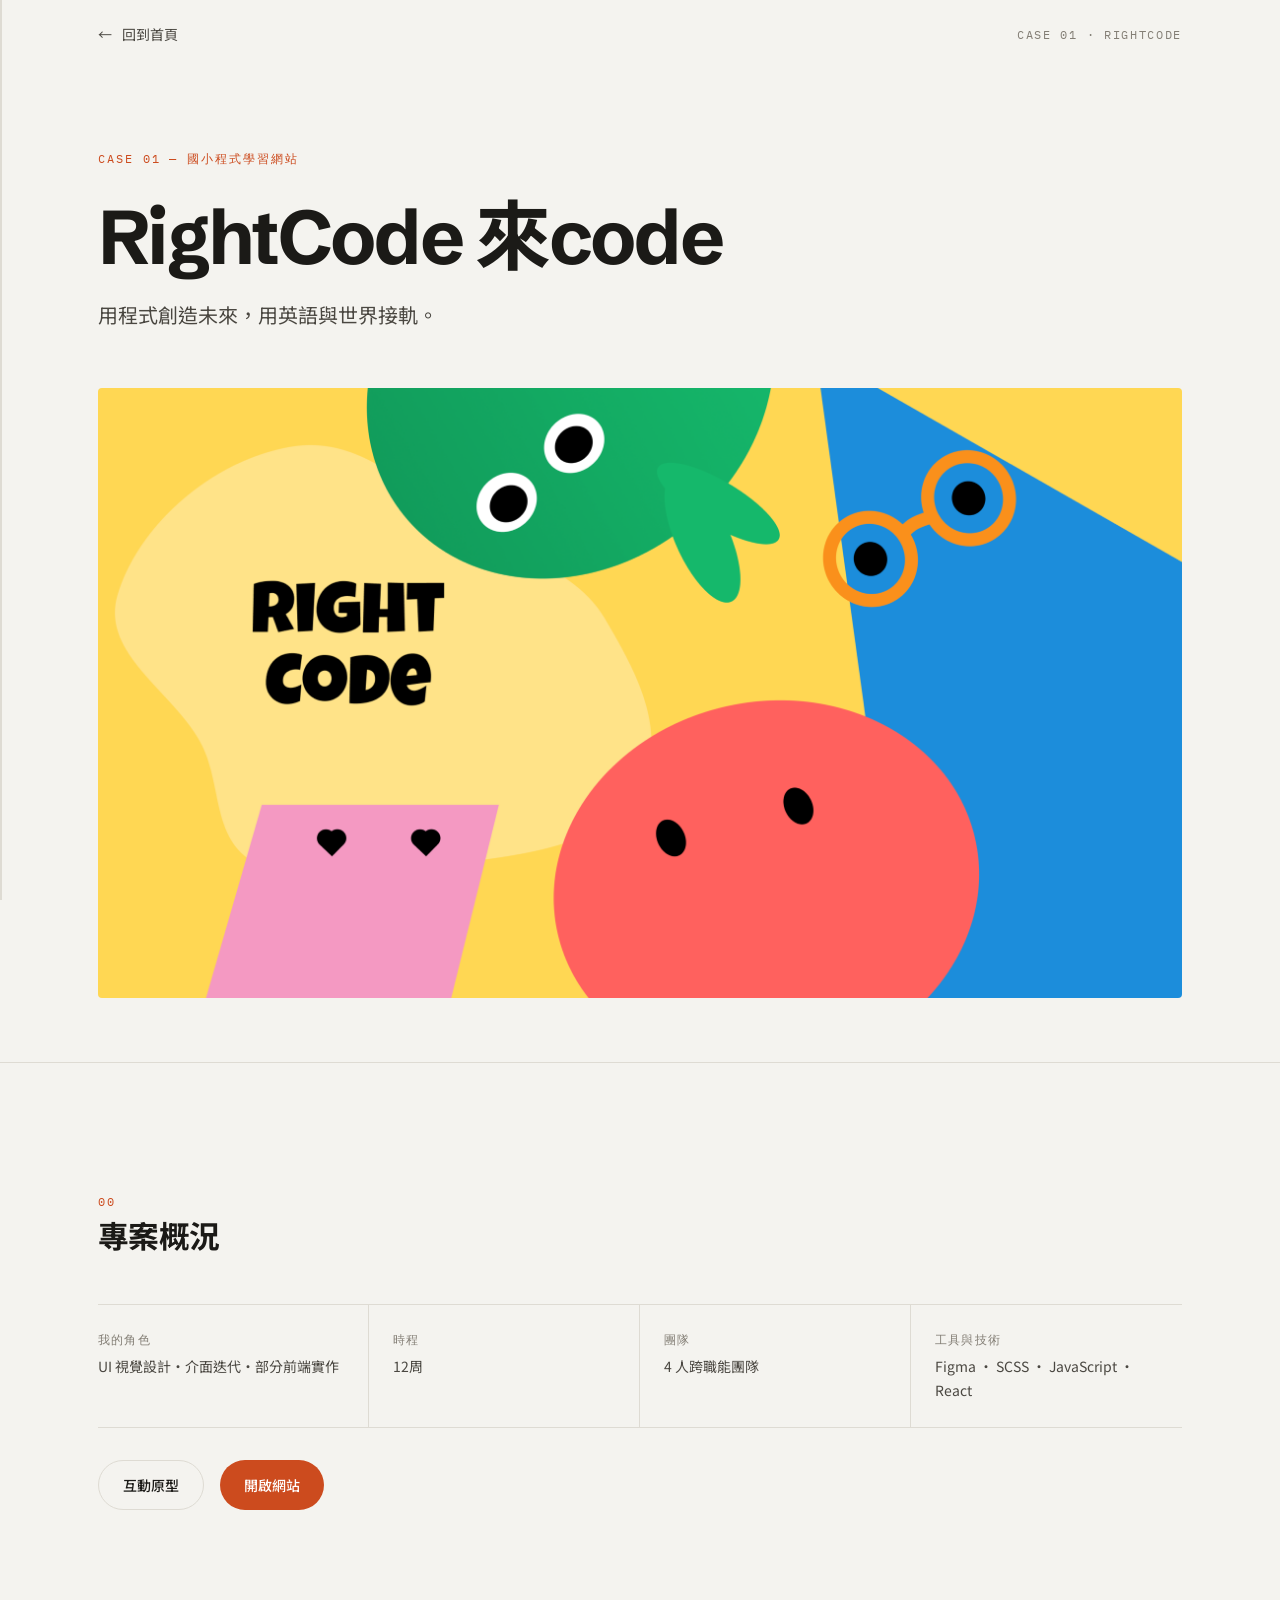
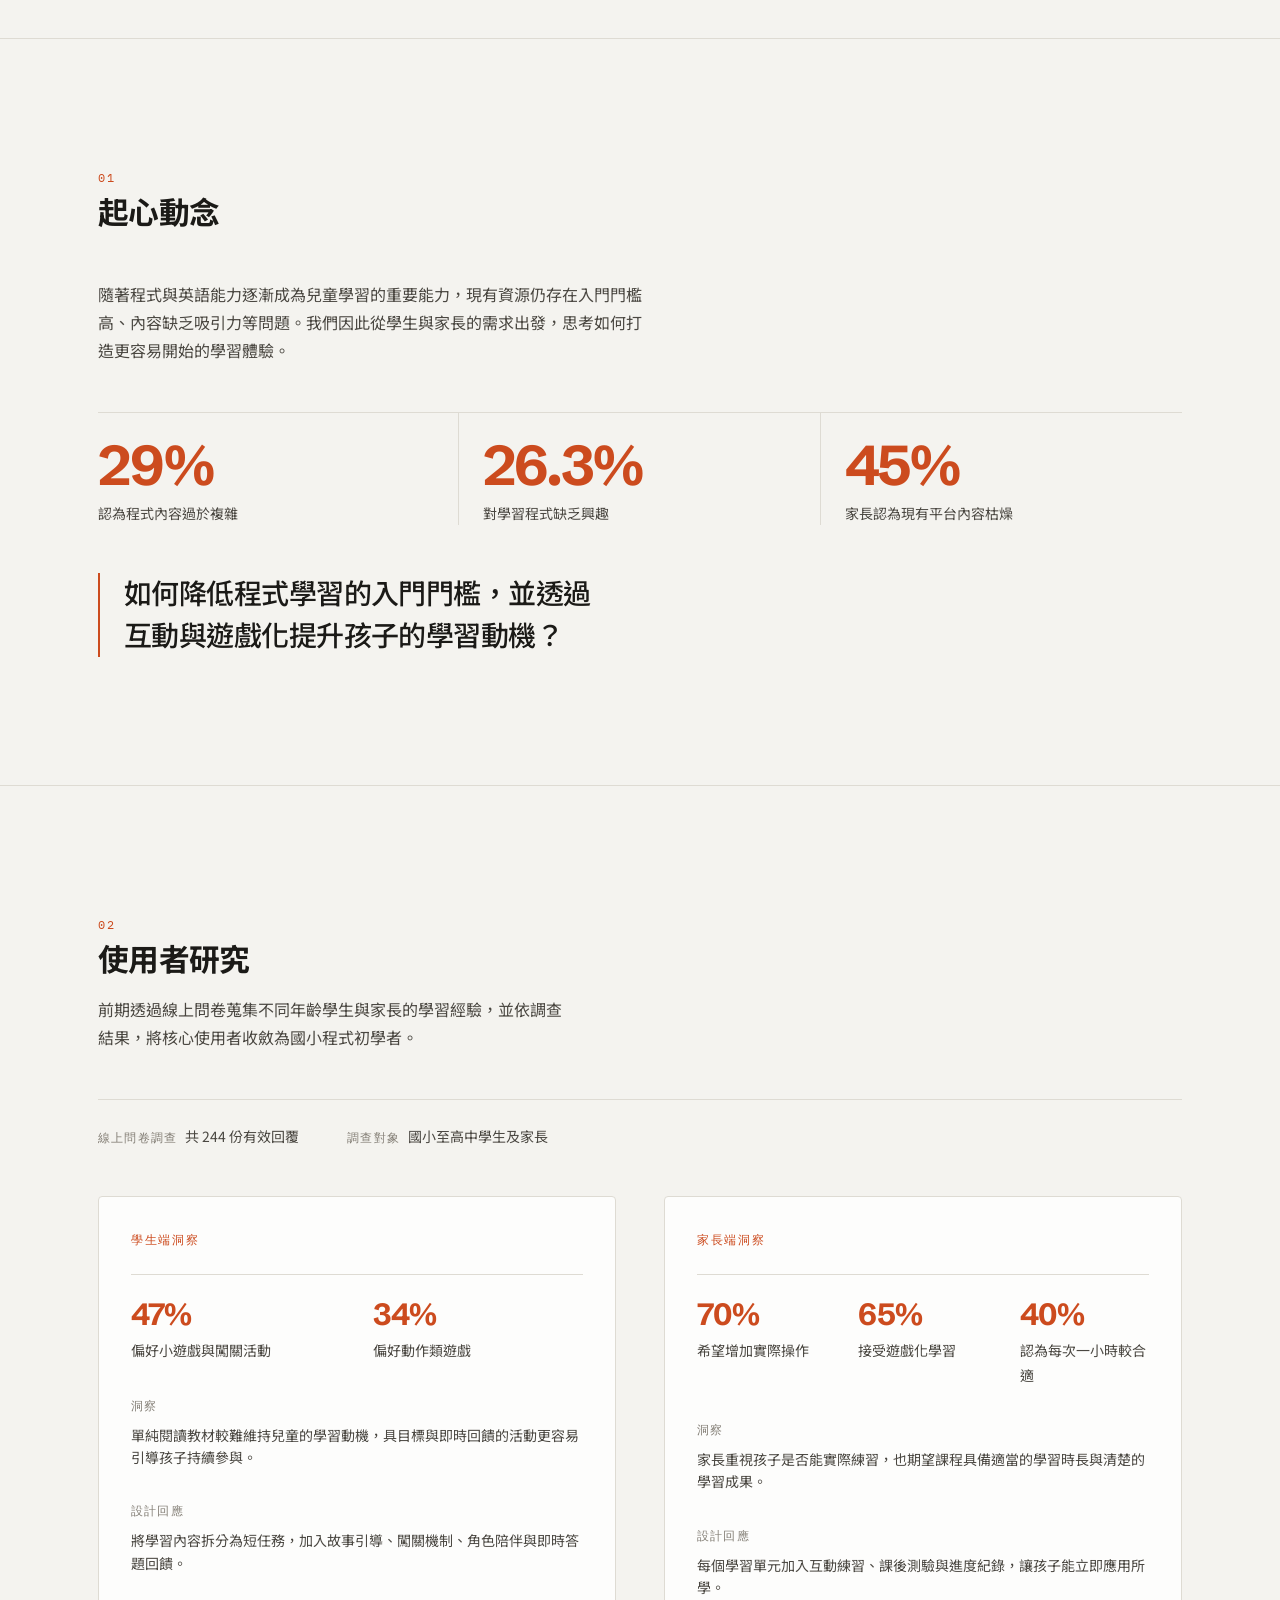
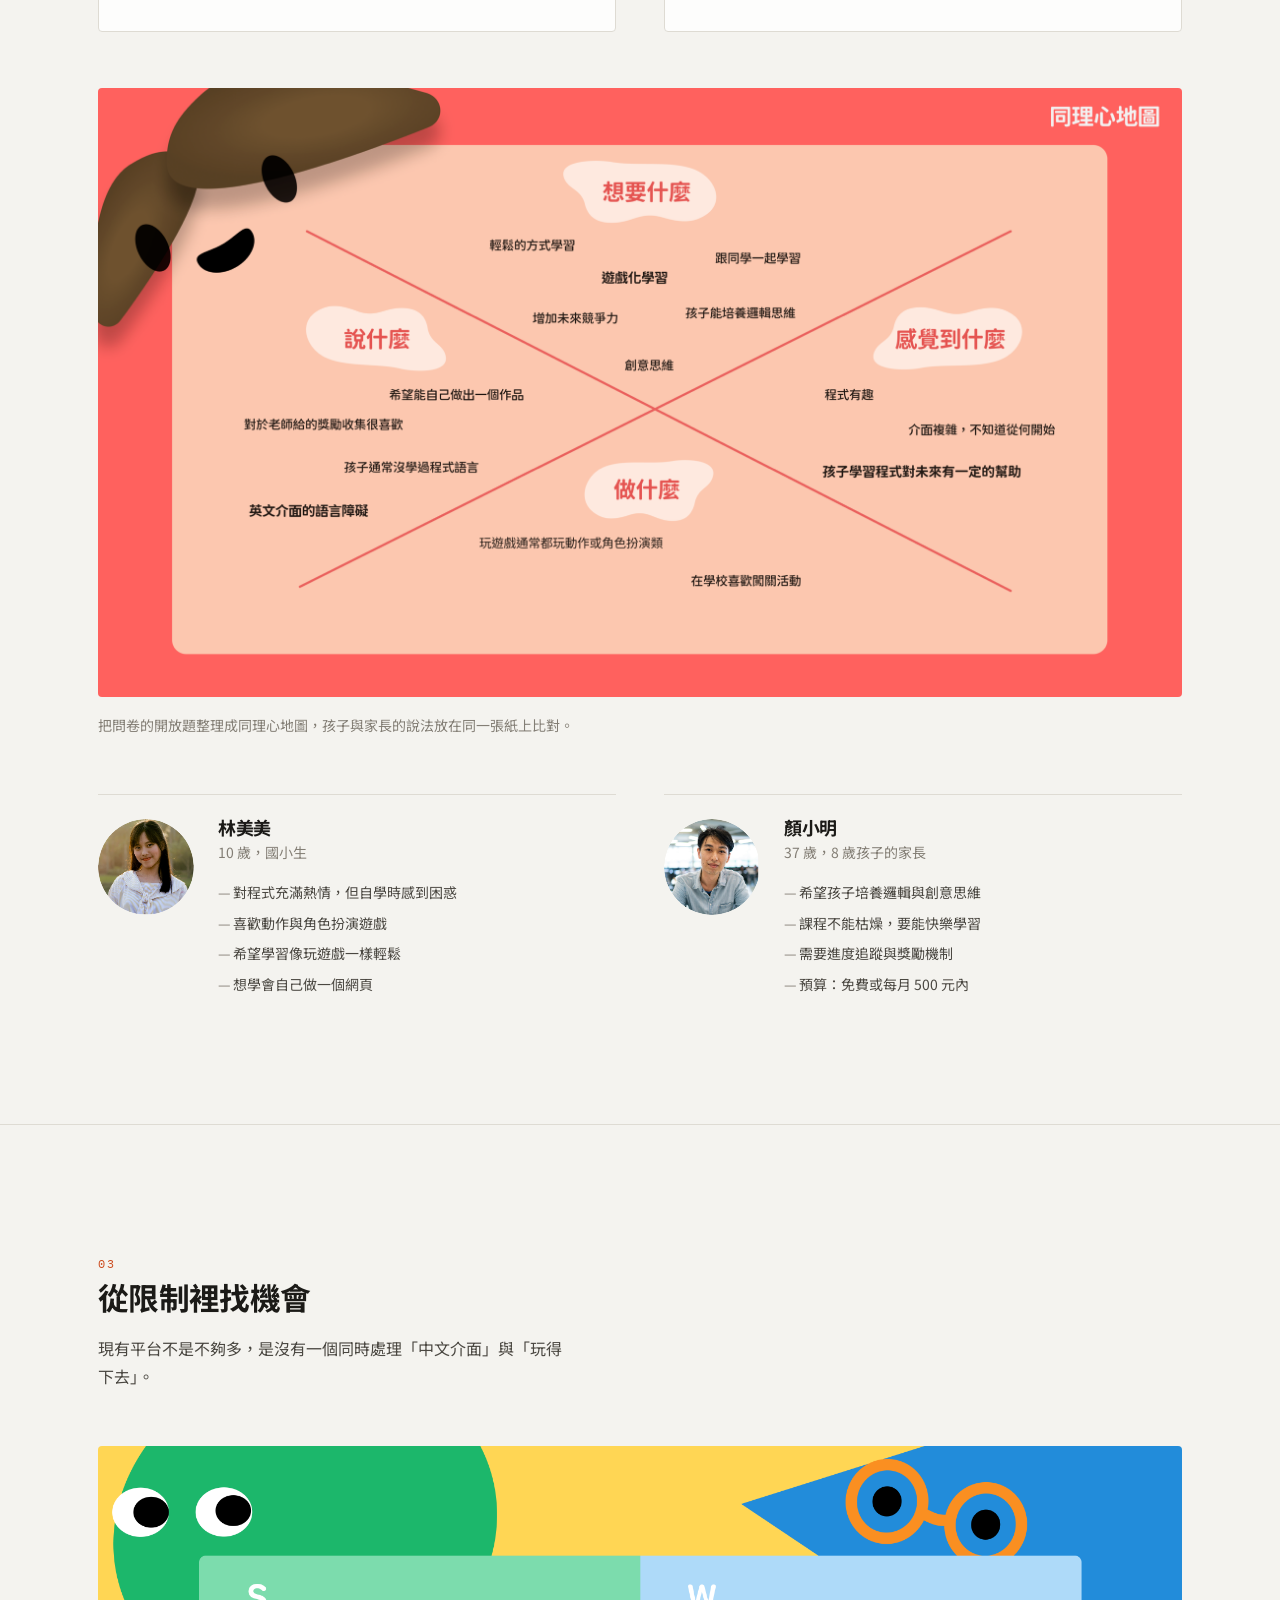
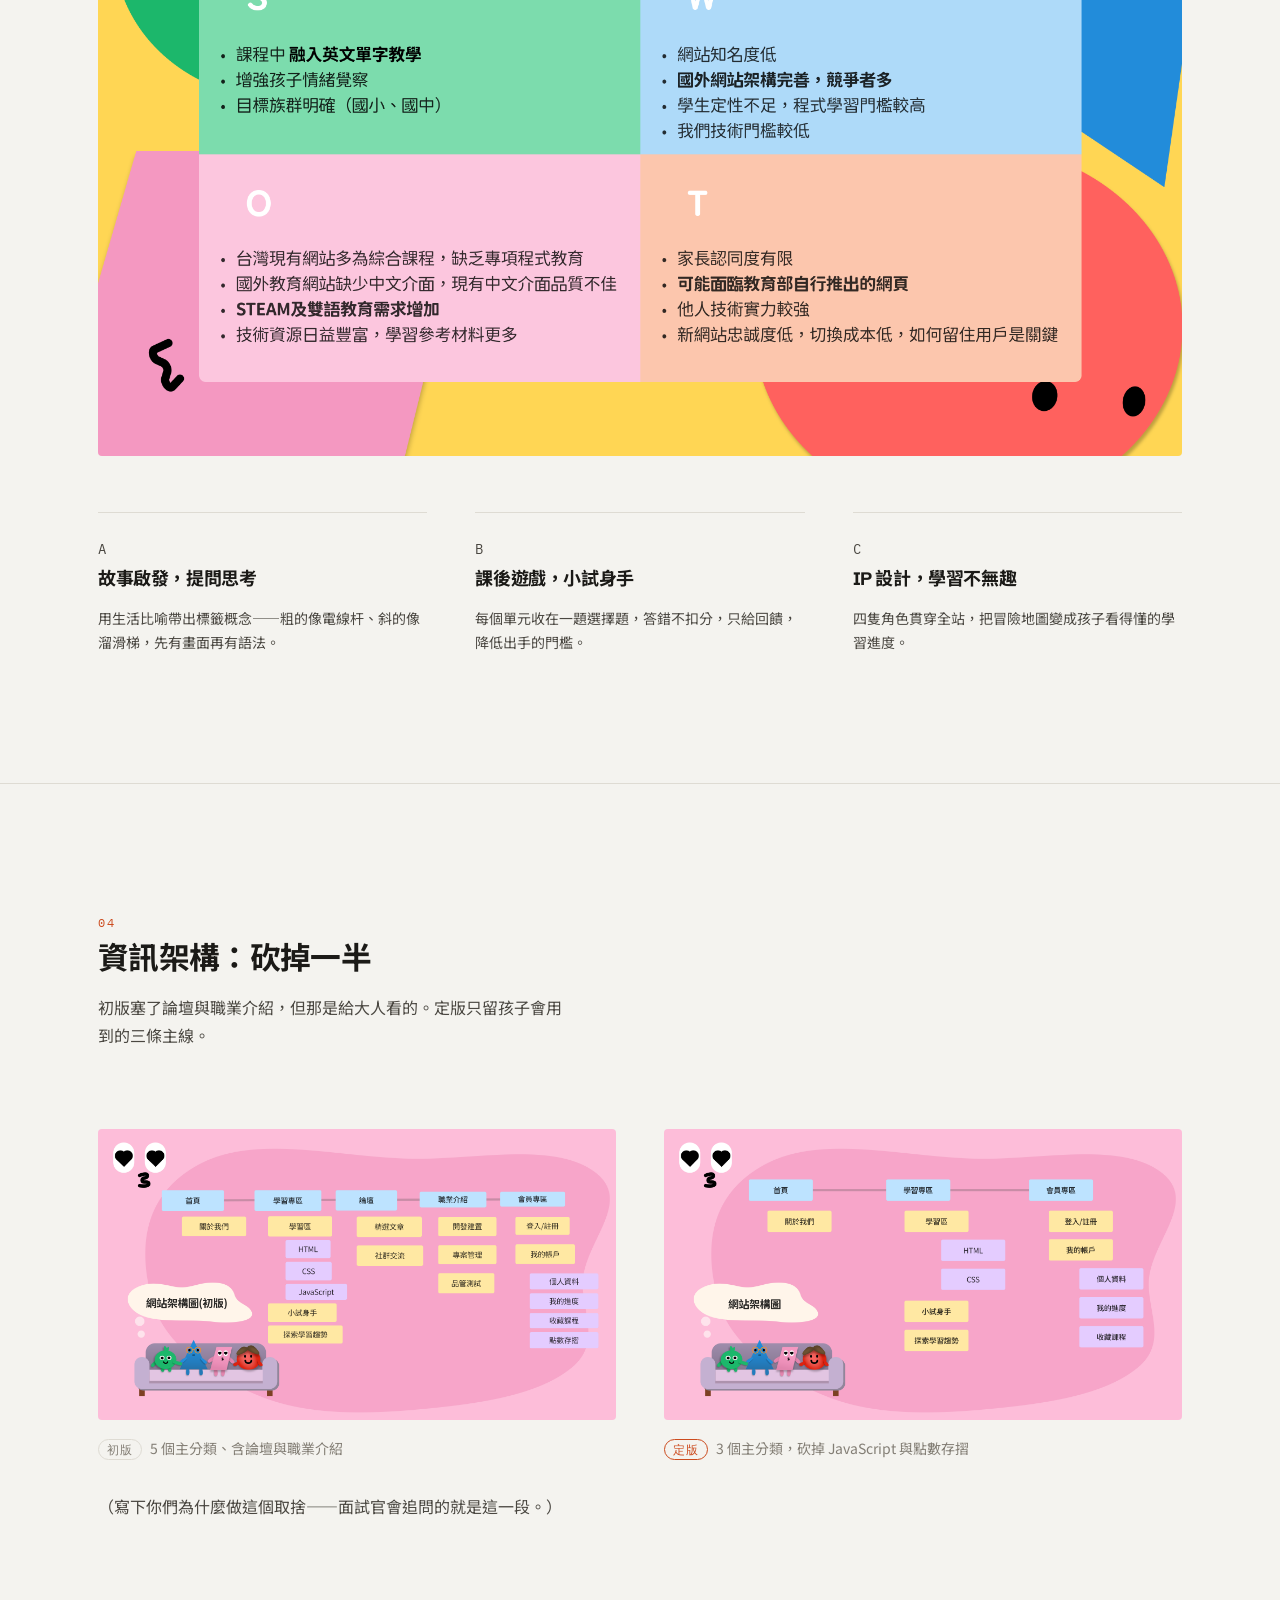
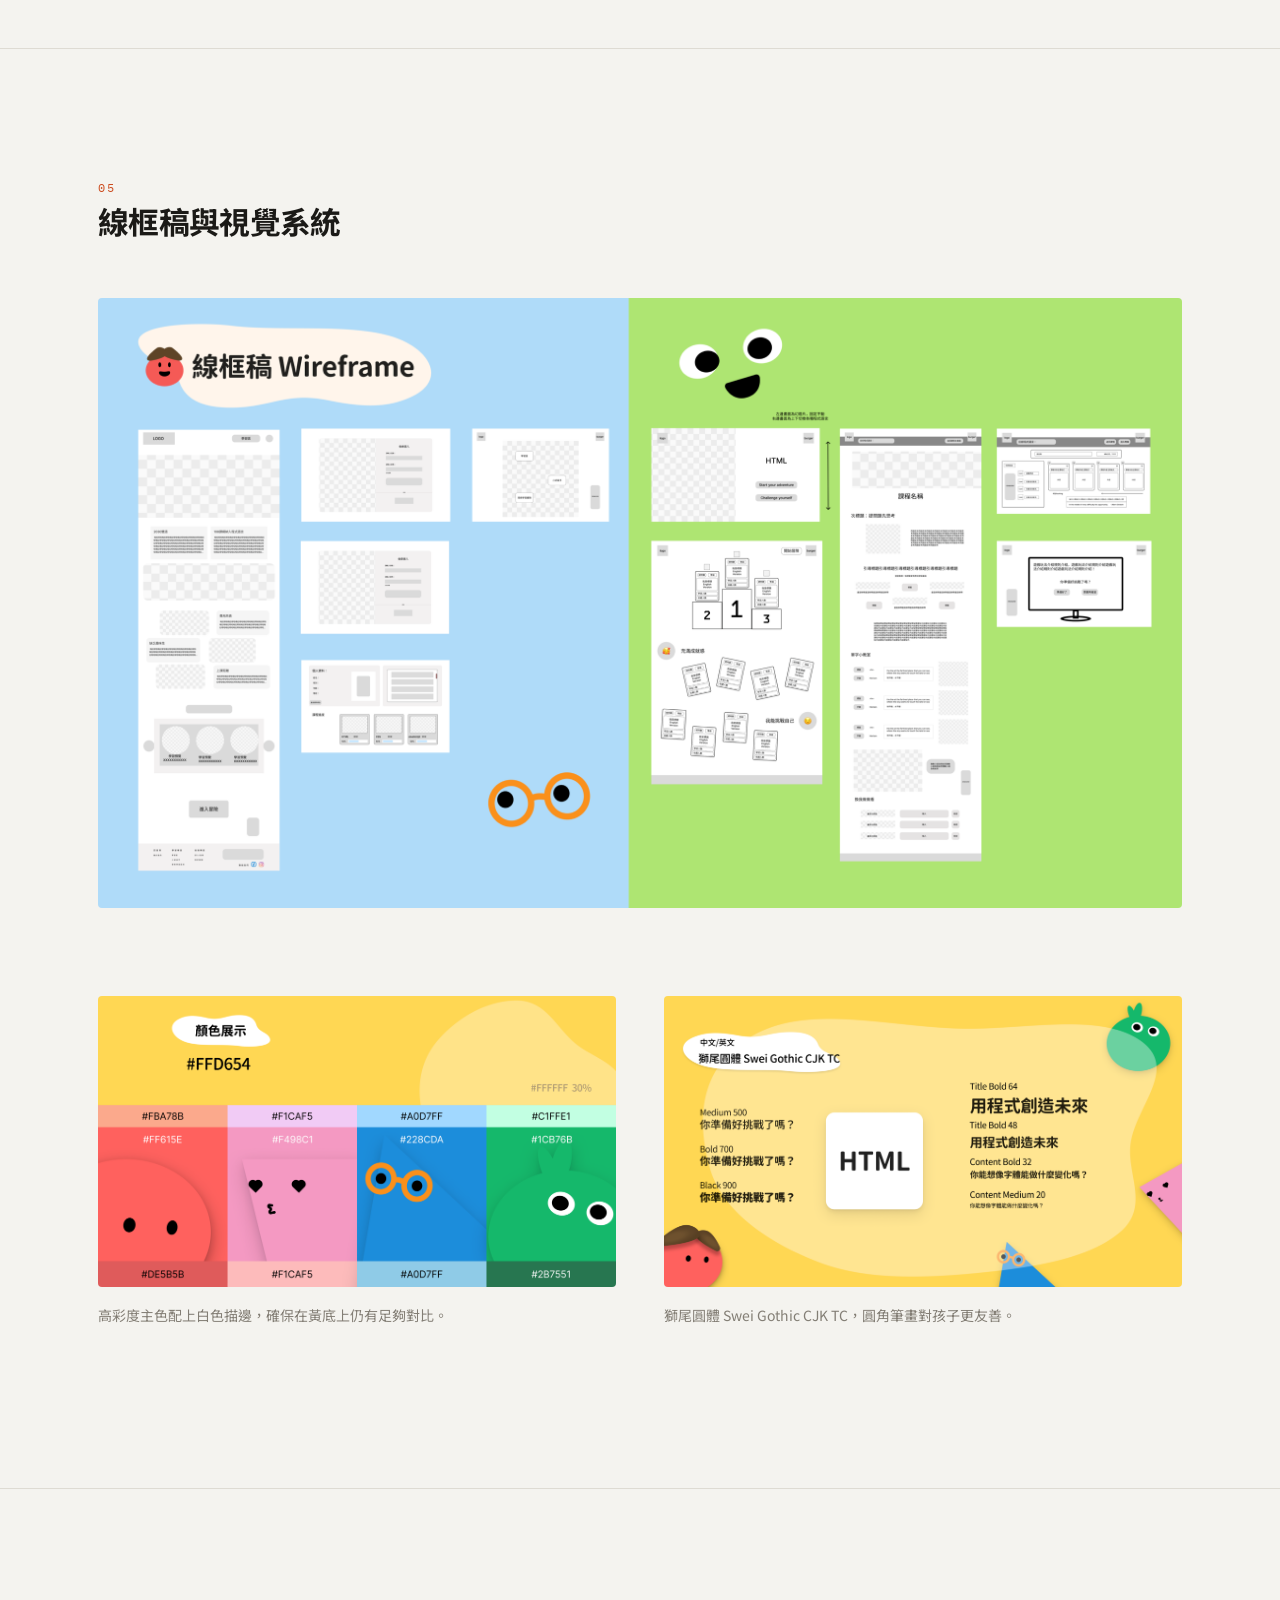
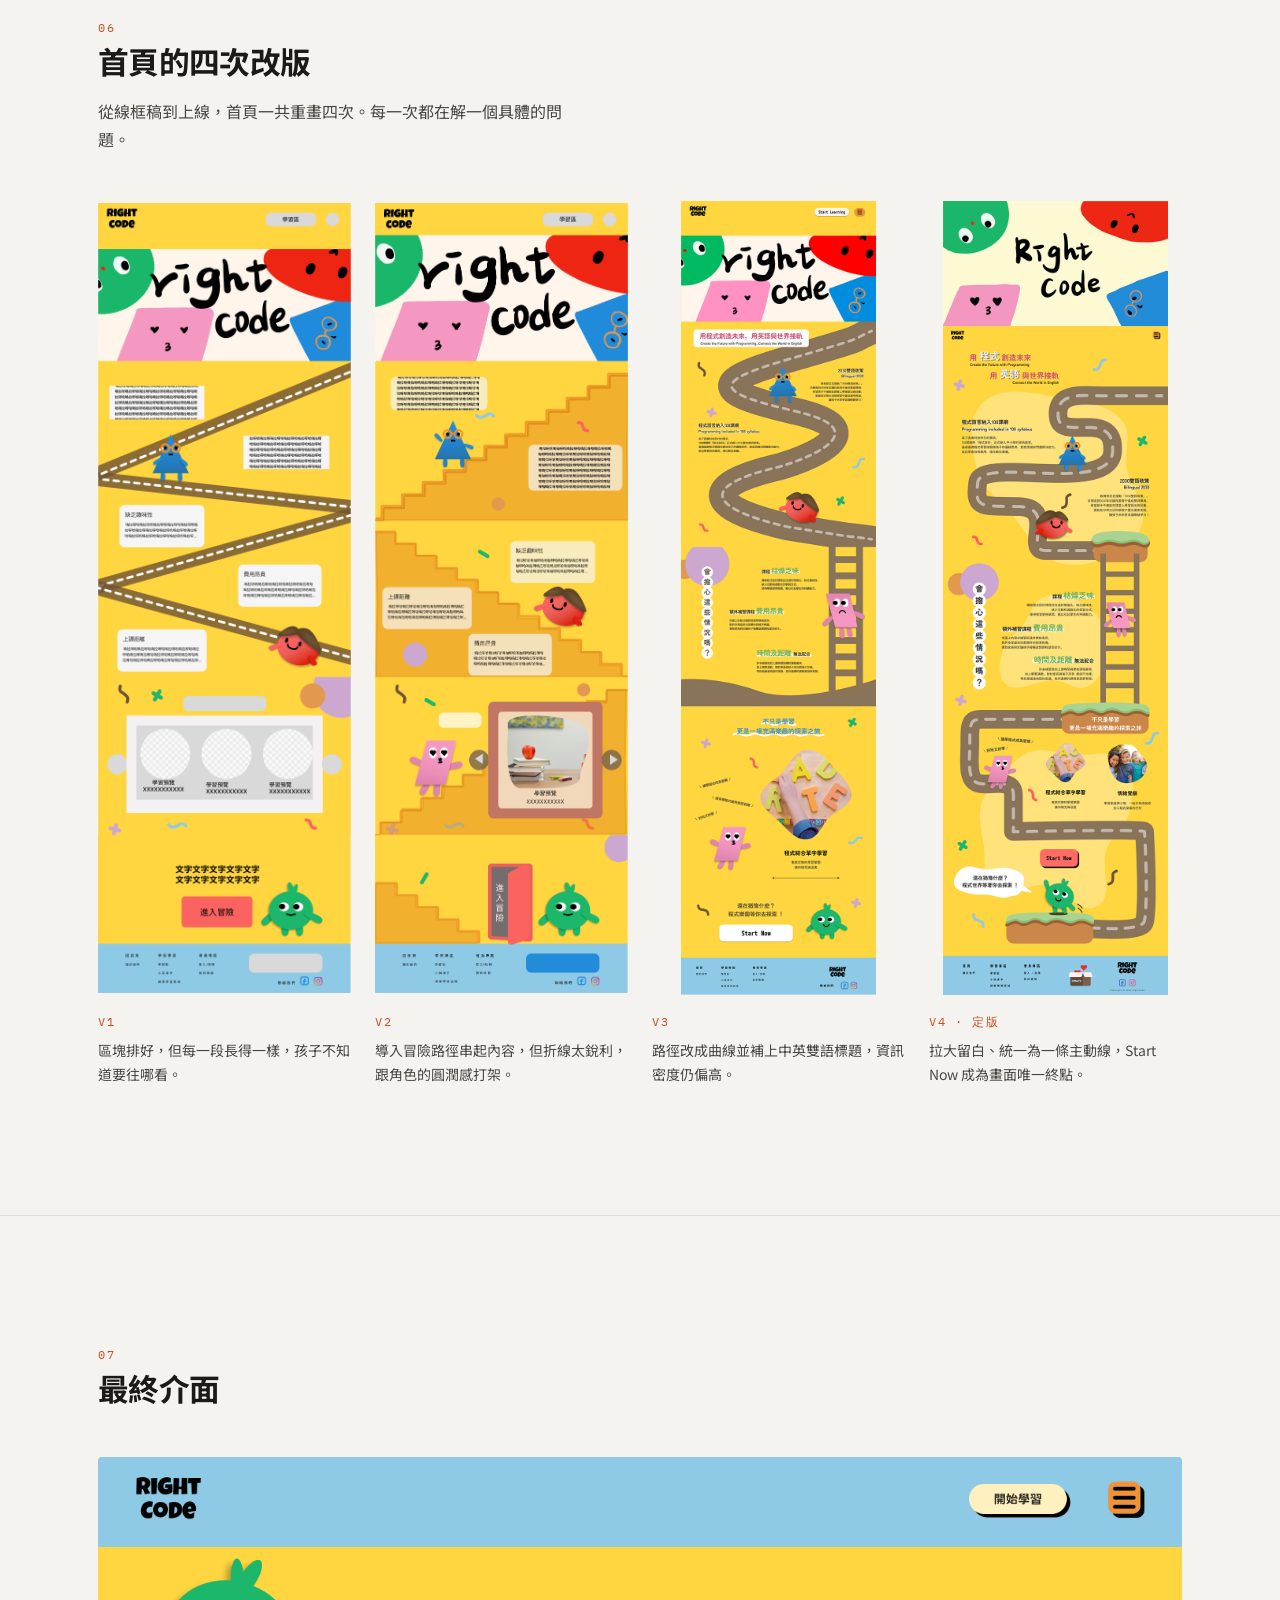
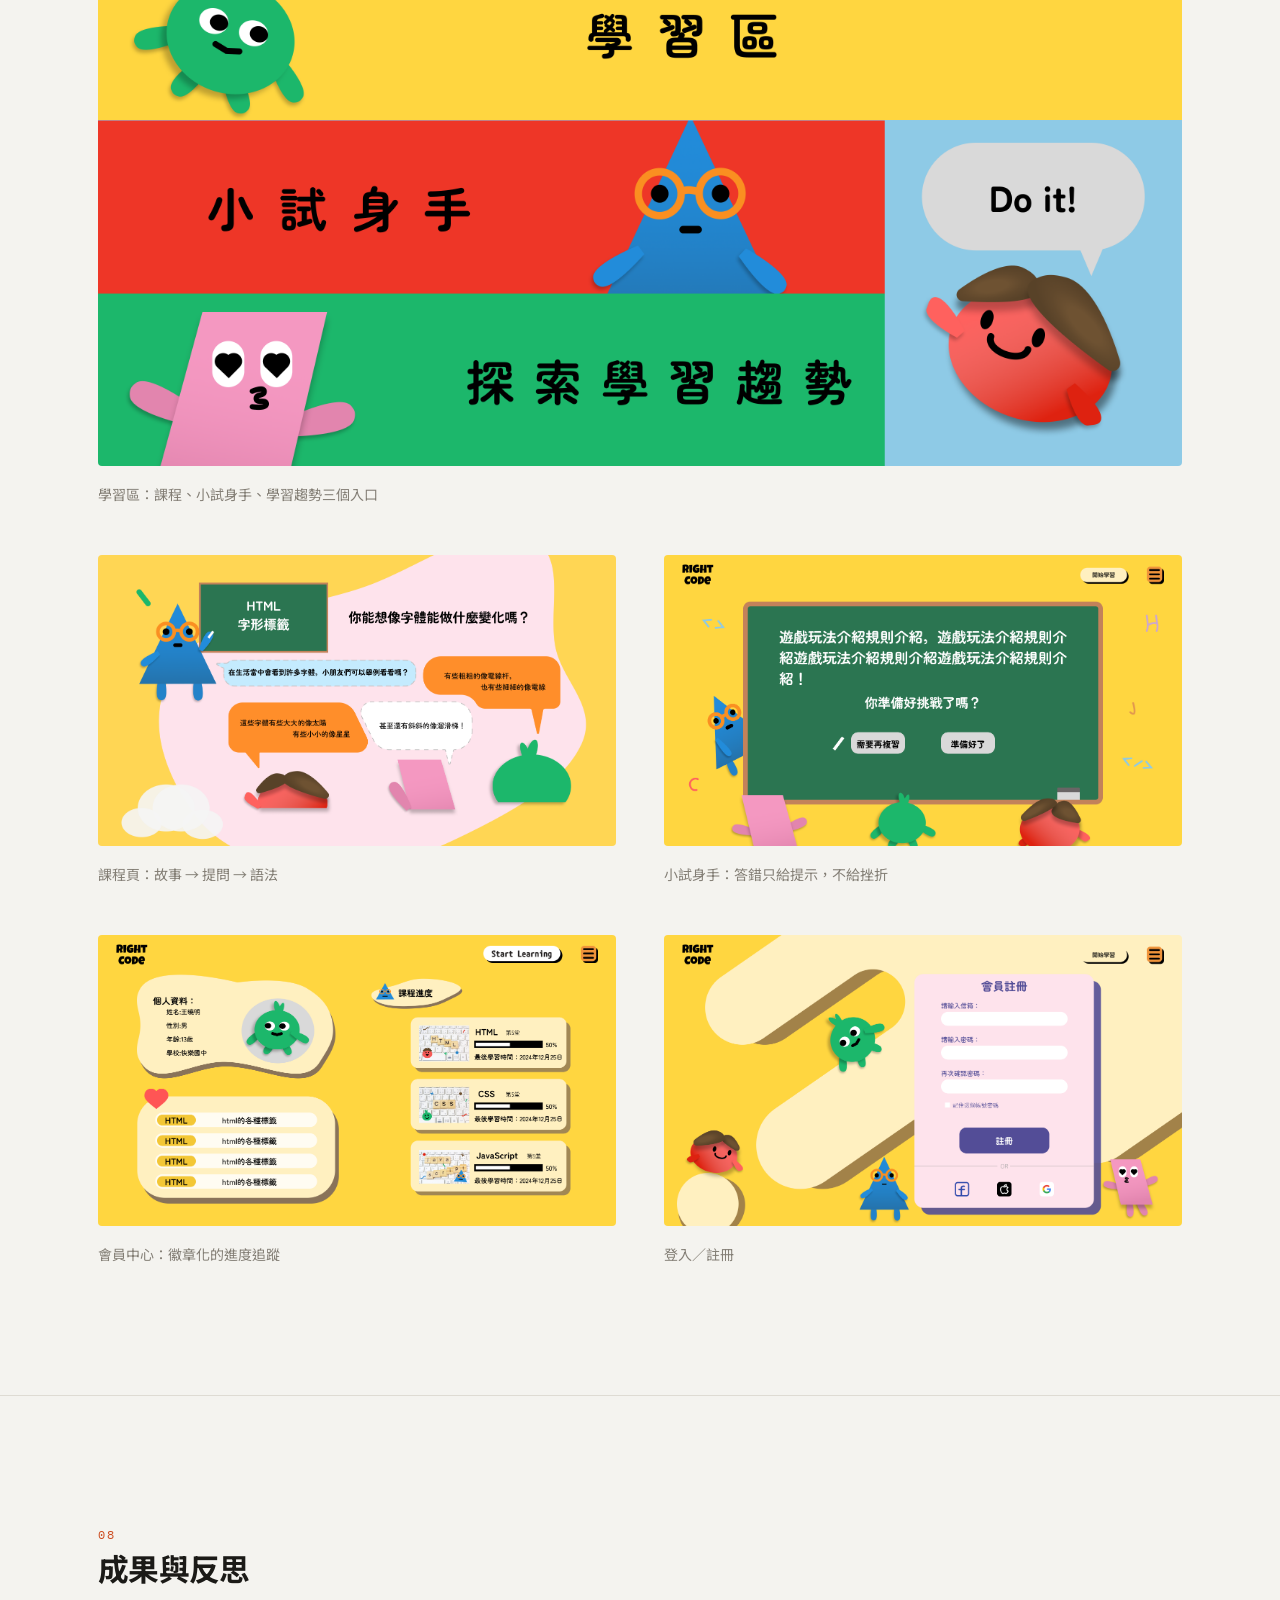
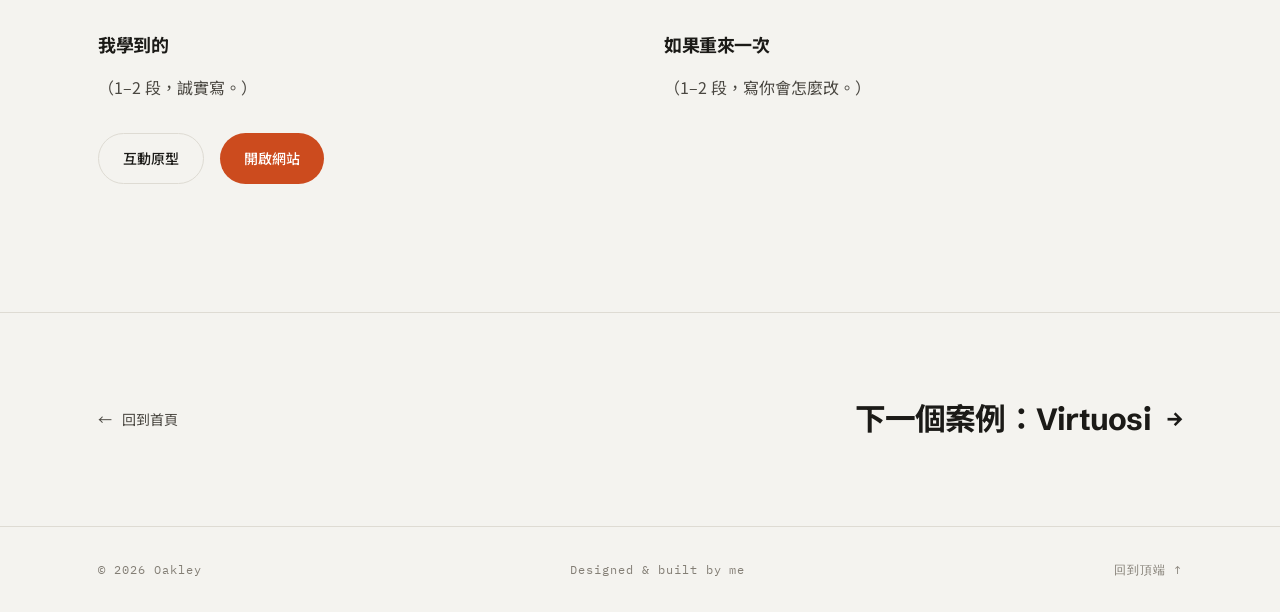
==== commit 2877956b: "內容更改" ====
--- a/project-rightcode.html
+++ b/project-rightcode.html
@@ -14,7 +14,7 @@
 <link rel="preconnect" href="https://fonts.googleapis.com">
 <link rel="preconnect" href="https://fonts.gstatic.com" crossorigin>
 <link href="https://fonts.googleapis.com/css2?family=IBM+Plex+Mono:wght@400;500&family=Noto+Sans+TC:wght@400;500;700&family=Schibsted+Grotesk:wght@400;500;700&display=swap" rel="stylesheet">
-<link rel="stylesheet" href="styles.css">
+<link rel="stylesheet" href="styles.css?v=3">
 </head>
 
 <!-- data-project 只影響左側進度軌的顏色，識別色仍是柿橘 -->
@@ -66,18 +66,18 @@
         <dl class="factbar">
           <div class="factbar__item">
             <dt>我的角色</dt>
-            <dd><!-- ✏️ 例：使用者研究 · 視覺設計 · 前端切版 -->視覺設計 · 前端實作</dd>
+            <dd><!-- ✏️ 例：使用者研究 · 視覺設計 · 前端切版 -->UI 視覺設計・介面迭代・部分前端實作</dd>
           </div>
           <div class="factbar__item">
             <dt>時程</dt>
-            <dd>15 週（W2–W15）</dd>
+            <dd>12周</dd>
           </div>
           <div class="factbar__item">
             <dt>團隊</dt>
-            <dd>4 人小組</dd>
+            <dd>4 人跨職能團隊</dd>
           </div>
           <div class="factbar__item">
-            <dt>工具</dt>
+            <dt>工具與技術</dt>
             <dd>Figma · SCSS · JavaScript · React</dd>
           </div>
         </dl>
@@ -99,17 +99,17 @@
         </header>
 
         <div class="prose">
-          <p>程式語言納入 108 課綱、2030 雙語政策上路，孩子被要求同時學會兩件事，但市面上的資源沒有跟上。</p>
+          <p>隨著程式與英語能力逐漸成為兒童學習的重要能力，現有資源仍存在入門門檻高、內容缺乏吸引力等問題。我們因此從學生與家長的需求出發，思考如何打造更容易開始的學習體驗。</p>
         </div>
 
         <ul class="stat-row">
-          <li class="stat"><p class="stat__num">29%</p><p class="stat__label">孩子覺得程式「太複雜」</p></li>
-          <li class="stat"><p class="stat__num">26.3%</p><p class="stat__label">對程式沒有興趣</p></li>
+          <li class="stat"><p class="stat__num">29%</p><p class="stat__label">認為程式內容過於複雜</p></li>
+          <li class="stat"><p class="stat__num">26.3%</p><p class="stat__label">對學習程式缺乏興趣</p></li>
           <li class="stat"><p class="stat__num">45%</p><p class="stat__label">家長認為現有平台內容枯燥</p></li>
         </ul>
 
         <blockquote class="pull-quote">
-          問題不是孩子學不會，而是他們不知道從哪裡開始。
+          如何降低程式學習的入門門檻，並透過互動與遊戲化提升孩子的學習動機？
         </blockquote>
       </div>
     </section>
@@ -121,22 +121,68 @@
         <header class="stage__head">
           <p class="stage__num">02</p>
           <h2 class="stage__title">使用者研究</h2>
-          <p class="stage__lead">244 份問卷，對象涵蓋國小、國中、高中生與家長。</p>
-        </header>
-
-        <div class="grid grid--2">
-          <figure class="figure">
-            <div class="ph ph--16x9" data-ph="學生問卷　assets/rightcode/survey-students.png">
-            <img src="assets/rightcode/survey-students.png" alt="學生問卷結果" loading="lazy">
-          </div>
-            <figcaption>學生：47% 偏好小遊戲闖關、34% 玩動作類遊戲</figcaption>
-          </figure>
-          <figure class="figure">
-            <div class="ph ph--16x9" data-ph="家長問卷　assets/rightcode/survey-parents.png">
-            <img src="assets/rightcode/survey-parents.png" alt="家長問卷結果" loading="lazy">
-          </div>
-            <figcaption>家長：70% 要實際操作、65% 接受遊戲化、40% 每次一小時</figcaption>
-          </figure>
+          <p class="stage__lead">前期透過線上問卷蒐集不同年齡學生與家長的學習經驗，並依調查結果，將核心使用者收斂為國小程式初學者。</p>
+        </header>
+
+        <ul class="survey-meta">
+          <li><span class="survey-meta__k">線上問卷調查</span><span class="survey-meta__v">共 244 份有效回覆</span></li>
+          <li><span class="survey-meta__k">調查對象</span><span class="survey-meta__v">國小至高中學生及家長</span></li>
+        </ul>
+
+        <div class="grid grid--2 insight-grid">
+          <article class="insight-card">
+            <p class="insight-card__label">學生端洞察</p>
+
+            <ul class="insight-card__stats">
+              <li>
+                <p class="insight-card__num">47%</p>
+                <p class="insight-card__stat-label">偏好小遊戲與闖關活動</p>
+              </li>
+              <li>
+                <p class="insight-card__num">34%</p>
+                <p class="insight-card__stat-label">偏好動作類遊戲</p>
+              </li>
+            </ul>
+
+            <div class="insight-card__row">
+              <p class="insight-card__row-label">洞察</p>
+              <p class="insight-card__row-text">單純閱讀教材較難維持兒童的學習動機，具目標與即時回饋的活動更容易引導孩子持續參與。</p>
+            </div>
+
+            <div class="insight-card__row">
+              <p class="insight-card__row-label">設計回應</p>
+              <p class="insight-card__row-text">將學習內容拆分為短任務，加入故事引導、闖關機制、角色陪伴與即時答題回饋。</p>
+            </div>
+          </article>
+
+          <article class="insight-card">
+            <p class="insight-card__label">家長端洞察</p>
+
+            <ul class="insight-card__stats">
+              <li>
+                <p class="insight-card__num">70%</p>
+                <p class="insight-card__stat-label">希望增加實際操作</p>
+              </li>
+              <li>
+                <p class="insight-card__num">65%</p>
+                <p class="insight-card__stat-label">接受遊戲化學習</p>
+              </li>
+              <li>
+                <p class="insight-card__num">40%</p>
+                <p class="insight-card__stat-label">認為每次一小時較合適</p>
+              </li>
+            </ul>
+
+            <div class="insight-card__row">
+              <p class="insight-card__row-label">洞察</p>
+              <p class="insight-card__row-text">家長重視孩子是否能實際練習，也期望課程具備適當的學習時長與清楚的學習成果。</p>
+            </div>
+
+            <div class="insight-card__row">
+              <p class="insight-card__row-label">設計回應</p>
+              <p class="insight-card__row-text">每個學習單元加入互動練習、課後測驗與進度紀錄，讓孩子能立即應用所學。</p>
+            </div>
+          </article>
         </div>
 
         <figure class="figure figure--wide">
@@ -423,6 +469,6 @@
   </div>
 </footer>
 
-<script src="main.js" defer></script>
+<script src="main.js?v=3" defer></script>
 </body>
 </html>
--- a/styles.css
+++ b/styles.css
@@ -293,7 +293,7 @@
 .hero__title {
   font-size: var(--fs-display);
   margin-top: var(--sp-3);
-  max-width: 16ch;
+  max-width: max-content;
   letter-spacing: -0.035em;
   position: relative;
   z-index: 0;
@@ -393,8 +393,28 @@
 .section__head { margin-bottom: clamp(2.5rem, 5vw, 4rem); }
 .section__title { font-size: var(--fs-h2); margin-top: var(--sp-2); }
 
+/* 首頁錨點跳轉（#work、#about）：
+   html 已有全站 scroll-padding-top: head-h + sp-2（84px），
+   這裡的 scroll-margin-top 會與其相加，
+   最終落點 = head-h + sp-2 + 1rem ≈ 導覽列下方 32px。
+   錨點直接設在標題容器上，不再是留白很大的外層 section，
+   所以捲動落點不會被 section 自己的 padding-top 往下推。 */
+#work,
+#about {
+  scroll-margin-top: 1rem;
+}
+
 
 /* ---------- 8. 首頁：大型專案預覽卡片 ------------------------ */
+/* 只在首頁的 .work 覆寫 padding-top，不動全站共用的 .section 規則，
+   避免影響 RightCode / Virtuosi 專案頁。padding-bottom 沿用 --section-y。 */
+.work {
+  padding-top: clamp(4.5rem, 8vw, 5.5rem); /* 桌面 ≈72–88px */
+}
+@media (max-width: 700px) {
+  .work { padding-top: clamp(3rem, 10vw, 4rem); } /* 手機 ≈48–64px */
+}
+
 .work__list { display: grid; gap: clamp(3.5rem, 8vw, 7rem); }
 
 .pcard { position: relative; }
@@ -473,7 +493,7 @@
   font-size: var(--fs-small);
   /* 用 em 不用 ch：ch 是「0」的字寬，中文字體下會比預期窄很多，
      44ch 實際只有 24 個中文字，卡片左欄會空一大半。1em ≈ 1 個中文字。 */
-  max-width: 34em;
+  max-width: -webkit-fill-available;
 }
 
 .tag-list {
@@ -563,7 +583,15 @@
 
 
 /* ---------- 10. 關於我 --------------------------------------- */
-.about { border-top: 1px solid var(--rule); }
+/* 只在首頁的 .about 覆寫 padding-top，不動全站共用的 .section 規則。
+   padding-bottom 沿用 --section-y，保留區塊呼吸感。 */
+.about {
+  border-top: 1px solid var(--rule);
+  padding-top: clamp(4.5rem, 8vw, 5.5rem); /* 桌面 ≈72–88px */
+}
+@media (max-width: 700px) {
+  .about { padding-top: clamp(3rem, 10vw, 4rem); } /* 手機 ≈48–64px */
+}
 
 .about__grid { display: grid; gap: var(--sp-6); }
 @media (min-width: 860px) {
@@ -775,6 +803,80 @@
   margin-top: var(--sp-1);
   font-size: var(--fs-small);
   color: var(--ink-soft);
+}
+
+/* 問卷資訊列（說明總回覆數，避免被誤讀成兩組各有一份樣本） */
+.survey-meta {
+  display: flex;
+  flex-wrap: wrap;
+  gap: var(--sp-2) var(--sp-6);
+  margin-top: var(--sp-4);
+  padding-top: var(--sp-3);
+  border-top: 1px solid var(--rule);
+}
+.survey-meta li { display: flex; align-items: baseline; gap: 8px; }
+.survey-meta__k {
+  font-family: var(--font-mono);
+  font-size: var(--fs-mono);
+  letter-spacing: .1em;
+  text-transform: uppercase;
+  color: var(--ink-mute);
+}
+.survey-meta__v { font-size: var(--fs-small); color: var(--ink-soft); }
+
+/* 研究洞察卡 */
+.insight-grid { margin-top: clamp(2rem, 5vw, 3rem); }
+
+.insight-card {
+  border: 1px solid var(--rule);
+  border-radius: var(--radius);
+  background: var(--paper-card);
+  padding: clamp(1.5rem, 3vw, 2rem);
+}
+.insight-card__label {
+  font-family: var(--font-mono);
+  font-size: var(--fs-mono);
+  letter-spacing: .14em;
+  text-transform: uppercase;
+  color: var(--accent);
+}
+
+.insight-card__stats {
+  display: flex;
+  flex-wrap: wrap;
+  gap: var(--sp-3) var(--sp-4);
+  margin-top: var(--sp-3);
+  padding-top: var(--sp-3);
+  border-top: 1px solid var(--rule);
+}
+.insight-card__stats li { flex: 1 1 100px; }
+.insight-card__num {
+  font-family: var(--font-display);
+  font-size: var(--fs-h3);
+  font-weight: 700;
+  line-height: 1;
+  letter-spacing: -0.03em;
+  color: var(--accent);
+}
+.insight-card__stat-label {
+  margin-top: var(--sp-1);
+  font-size: var(--fs-small);
+  color: var(--ink-soft);
+}
+
+.insight-card__row { margin-top: var(--sp-4); }
+.insight-card__row-label {
+  font-family: var(--font-mono);
+  font-size: var(--fs-mono);
+  letter-spacing: .1em;
+  text-transform: uppercase;
+  color: var(--ink-mute);
+}
+.insight-card__row-text {
+  margin-top: var(--sp-1);
+  font-size: var(--fs-small);
+  color: var(--ink-soft);
+  line-height: 1.6;
 }
 
 /* 引言 */
@@ -911,8 +1013,8 @@
   .anno--reverse { grid-template-columns: minmax(0, 7fr) minmax(0, 5fr); }
   .anno--reverse .anno__media { order: 2; }
 }
-.anno__media { max-width: 320px; }
-@media (min-width: 860px) { .anno__media { max-width: 380px; } }
+/* 手機畫面統一 312×675（靜態截圖與 .device 影片元件都是這個盒） */
+.anno__media { max-width: 312px; }
 .anno__title { font-size: var(--fs-h4); margin-bottom: var(--sp-3); }
 .anno__list { display: grid; gap: var(--sp-3); }
 .anno__list li {
@@ -973,86 +1075,77 @@
 }
 
 
-/* ---- 互動原型（Figma embed，點擊才載入）-------------------- */
-.proto {
+/* ---- 手機示範影片（影片 + 透明機身外框 PNG 疊層）--------------
+   三層：.device（尺寸／定位／RWD）
+         .device__screen（絕對定位在螢幕開口，負責圓角裁切）
+         .device__frame（透明外框 PNG，永遠壓在影片上方）
+
+   校準數值全部集中在 .device 的 custom properties，單位是外框
+   PNG 的原始像素（760×1559）。要微調螢幕位置，只改這裡。
+   量法：外框 PNG 透明區域的直邊在 x=34 / 725、y=30 / 1529，
+   四角弧線以半徑 94px 擬合；Dynamic Island 是 PNG 裡不透明的
+   一塊（220×65，距螢幕上緣 19px），所以外框層自然會把它蓋在
+   影片上，不需要另外處理。 */
+.device {
+  --frame-w: 760;          /* 外框 PNG 寬（px） */
+  --frame-h: 1559;         /* 外框 PNG 高（px） */
+  --screen-top: 30;        /* 螢幕開口距外框上緣 */
+  --screen-right: 35;      /* 距右緣 */
+  --screen-bottom: 30;     /* 距下緣 */
+  --screen-left: 34;       /* 距左緣 */
+  --screen-radius: 94;     /* 螢幕圓角半徑 */
+  --screen-bg: #C9C7B6;    /* 影片載入前的底色：取自登入頁的米灰 */
+
   position: relative;
   width: 100%;
-  max-width: 440px;
-  margin: var(--sp-6) auto 0;
-  /* 實測 460×900 時手機幾乎填滿 Figma 的檢視框，黑邊最少 */
-  aspect-ratio: 1 / 1.96;
-  border-radius: var(--radius-lg);
+  aspect-ratio: var(--frame-w) / var(--frame-h);
+  /* 讓圓角可以用 cqw 跟著元件寬度等比縮放 */
+  container-type: inline-size;
+}
+
+.device__screen {
+  position: absolute;
+  top:    calc(var(--screen-top)    / var(--frame-h) * 100%);
+  right:  calc(var(--screen-right)  / var(--frame-w) * 100%);
+  bottom: calc(var(--screen-bottom) / var(--frame-h) * 100%);
+  left:   calc(var(--screen-left)   / var(--frame-w) * 100%);
+  --_r: calc(var(--screen-radius) / var(--frame-w) * 100cqw);
+  border-radius: var(--_r);
+  /* overflow + clip-path 兩道都做：Safari 硬體解碼的 <video>
+     偶爾不吃 overflow:hidden 的圓角，clip-path 保證切得乾淨 */
   overflow: hidden;
-  background: var(--ink);
-}
-
-.proto iframe {
+  clip-path: inset(0 round var(--_r));
+  background: var(--screen-bg);
+  z-index: 1;
+}
+/* 不支援 container query 的舊瀏覽器：用最大顯示寬度（312px）換算 */
+@supports not (container-type: inline-size) {
+  .device__screen { --_r: calc(var(--screen-radius) / var(--frame-w) * 312px); }
+}
+
+.device__video {
   display: block;
   width: 100%;
   height: 100%;
-  border: 0;
-}
-
-.proto__launch {
-  position: absolute;
-  inset: 0;
-  padding: 0;
-  display: block;
-  cursor: pointer;
-  overflow: hidden;
-}
-.proto__poster {
+  object-fit: cover;
+}
+
+.device__frame {
   position: absolute;
   inset: 0;
   width: 100%;
   height: 100%;
-  object-fit: cover;
-  transition: transform .7s var(--ease-out), filter .5s var(--ease);
-  filter: saturate(.9) brightness(.86);
-}
-.proto__overlay {
-  position: absolute;
-  inset: 0;
-  display: grid;
-  place-content: center;
-  justify-items: center;
-  gap: 6px;
-  color: #fff;
-  text-shadow: 0 1px 12px rgb(0 0 0 / .5);
-}
-.proto__play {
-  width: 58px; height: 58px;
-  border-radius: 50%;
-  border: 1.5px solid rgb(255 255 255 / .85);
-  background: rgb(0 0 0 / .28);
-  backdrop-filter: blur(3px);
-  -webkit-backdrop-filter: blur(3px);
-  display: grid;
-  place-items: center;
-  margin-bottom: var(--sp-1);
-  transition: transform .45s var(--ease-out), background .45s var(--ease);
-}
-/* 用 CSS 畫三角形，不依賴字型或圖檔 */
-.proto__play::after {
-  content: "";
-  border-style: solid;
-  border-width: 9px 0 9px 14px;
-  border-color: transparent transparent transparent #fff;
-  margin-left: 4px;
-}
-.proto__label { font-size: var(--fs-small); font-weight: 500; }
-.proto__note {
-  font-family: var(--font-mono);
-  font-size: 11px;
-  letter-spacing: .08em;
-  opacity: .8;
-}
-
-@media (hover: hover) {
-  .proto__launch:hover .proto__poster { transform: scale(1.04); filter: saturate(1) brightness(.78); }
-  .proto__launch:hover .proto__play { transform: scale(1.08); background: rgb(0 0 0 / .42); }
-}
-.proto__launch:focus-visible { outline: 2px solid var(--accent); outline-offset: -4px; }
+  z-index: 2;
+  pointer-events: none;
+}
+
+/* 放在 .anno__media 裡時，維持原本靜態截圖的 312×675 外框盒：
+   舊截圖是 760×1559 用 contain 置中在 312/675 的盒子裡，
+   上下各留 (675/312 − 1559/760)/2 ≈ 5.6% 的空隙。
+   用同樣的上下邊距，元件的視覺尺寸與位置就和原本完全一致。 */
+.anno__media .device {
+  margin-block: calc((675 / 312 - var(--frame-h) / var(--frame-w)) / 2 * 100%);
+}
 
 /* 字型清單：規範圖的文字版，補上「實際用在哪裡」 */
 .fontlist {
@@ -1106,7 +1199,10 @@
 
 /* 手機 mockup：760×1559，含機身外框且四周透明。
    比例要用原尺寸，並用 contain，才不會把機身邊緣切掉。 */
-.ph--phone { aspect-ratio: 760 / 1559; }
+/* 312×675（= iPhone 14 的 390×844 等比縮小），與互動原型一致。
+   截圖含機身外框、原始比例是 760×1559，所以用 contain 置中，
+   不裁掉機身；上下多出來的空隙是頁面底色，看不出來。 */
+.ph--phone { aspect-ratio: 312 / 675; }
 /* 提高一級：.ph > img 的 cover 定義在後面，同權重會蓋掉這裡 */
 .ph.ph--phone > img { object-fit: contain; }
 
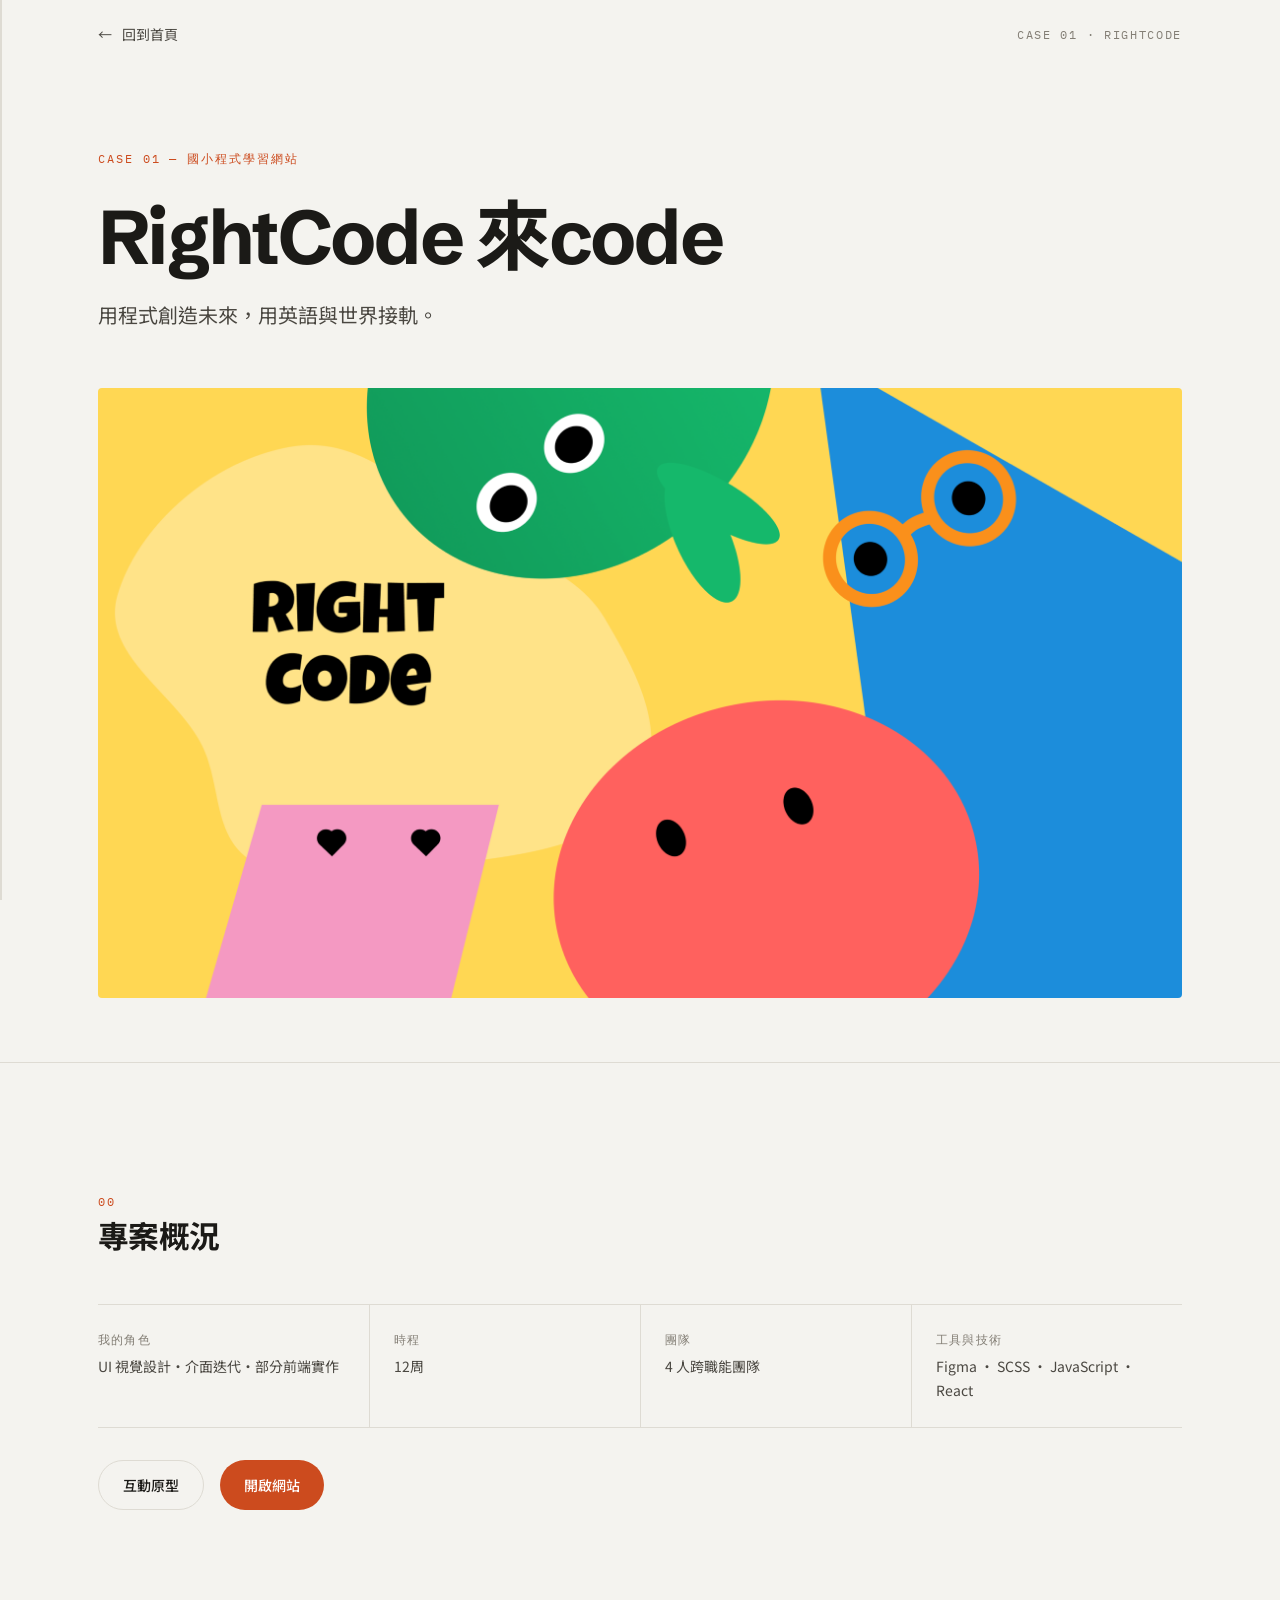
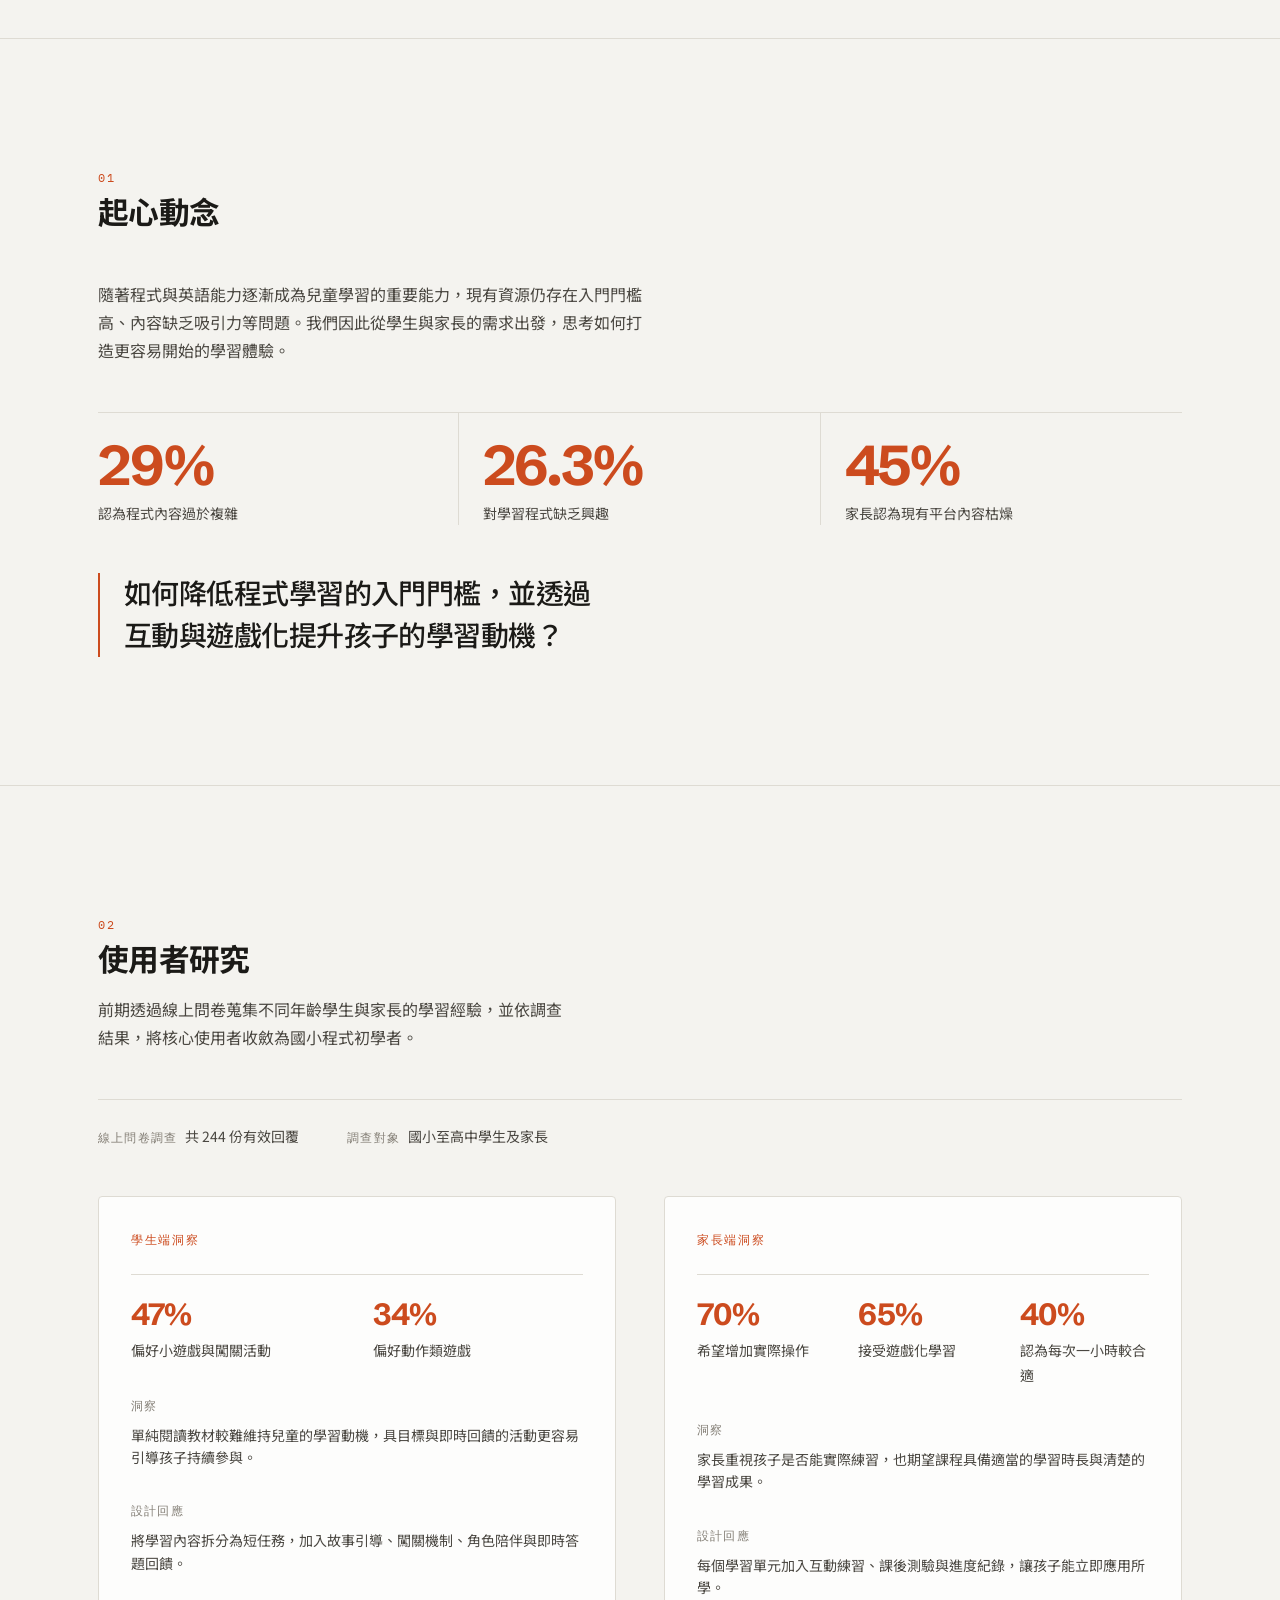
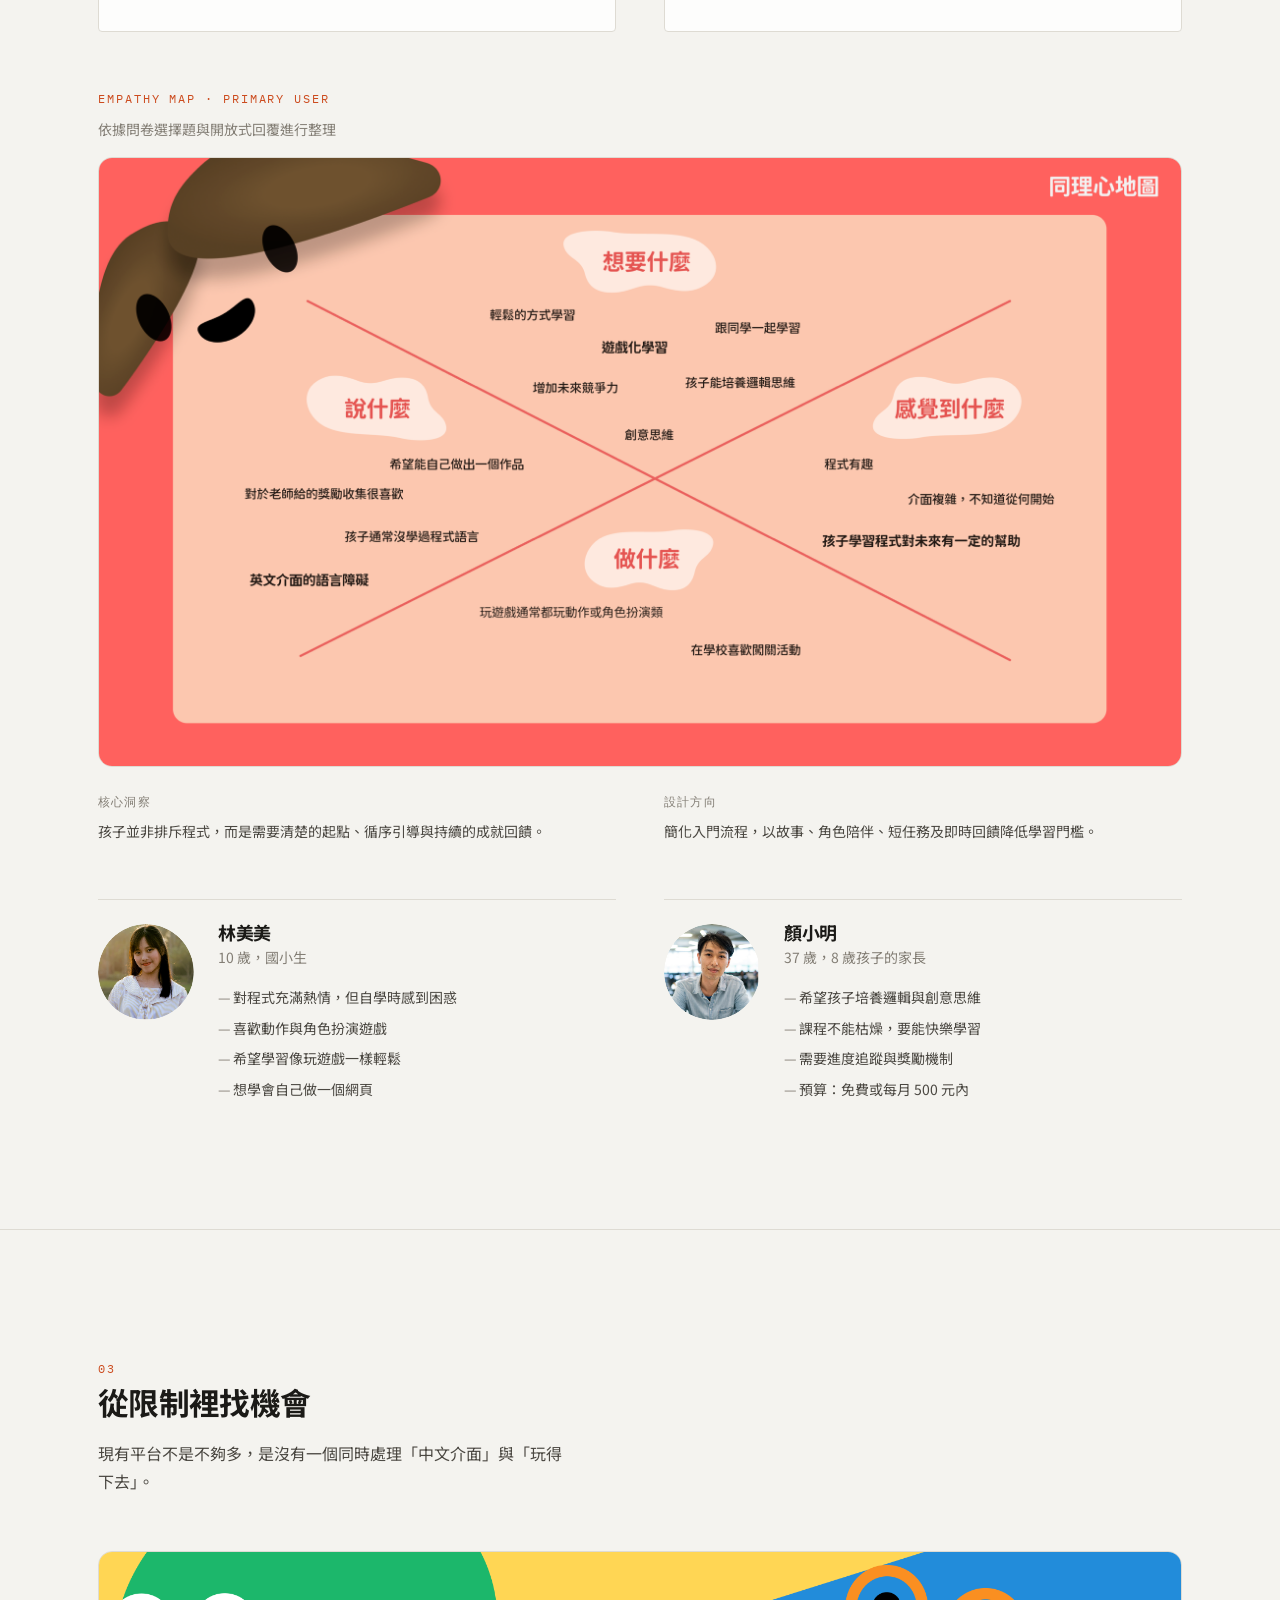
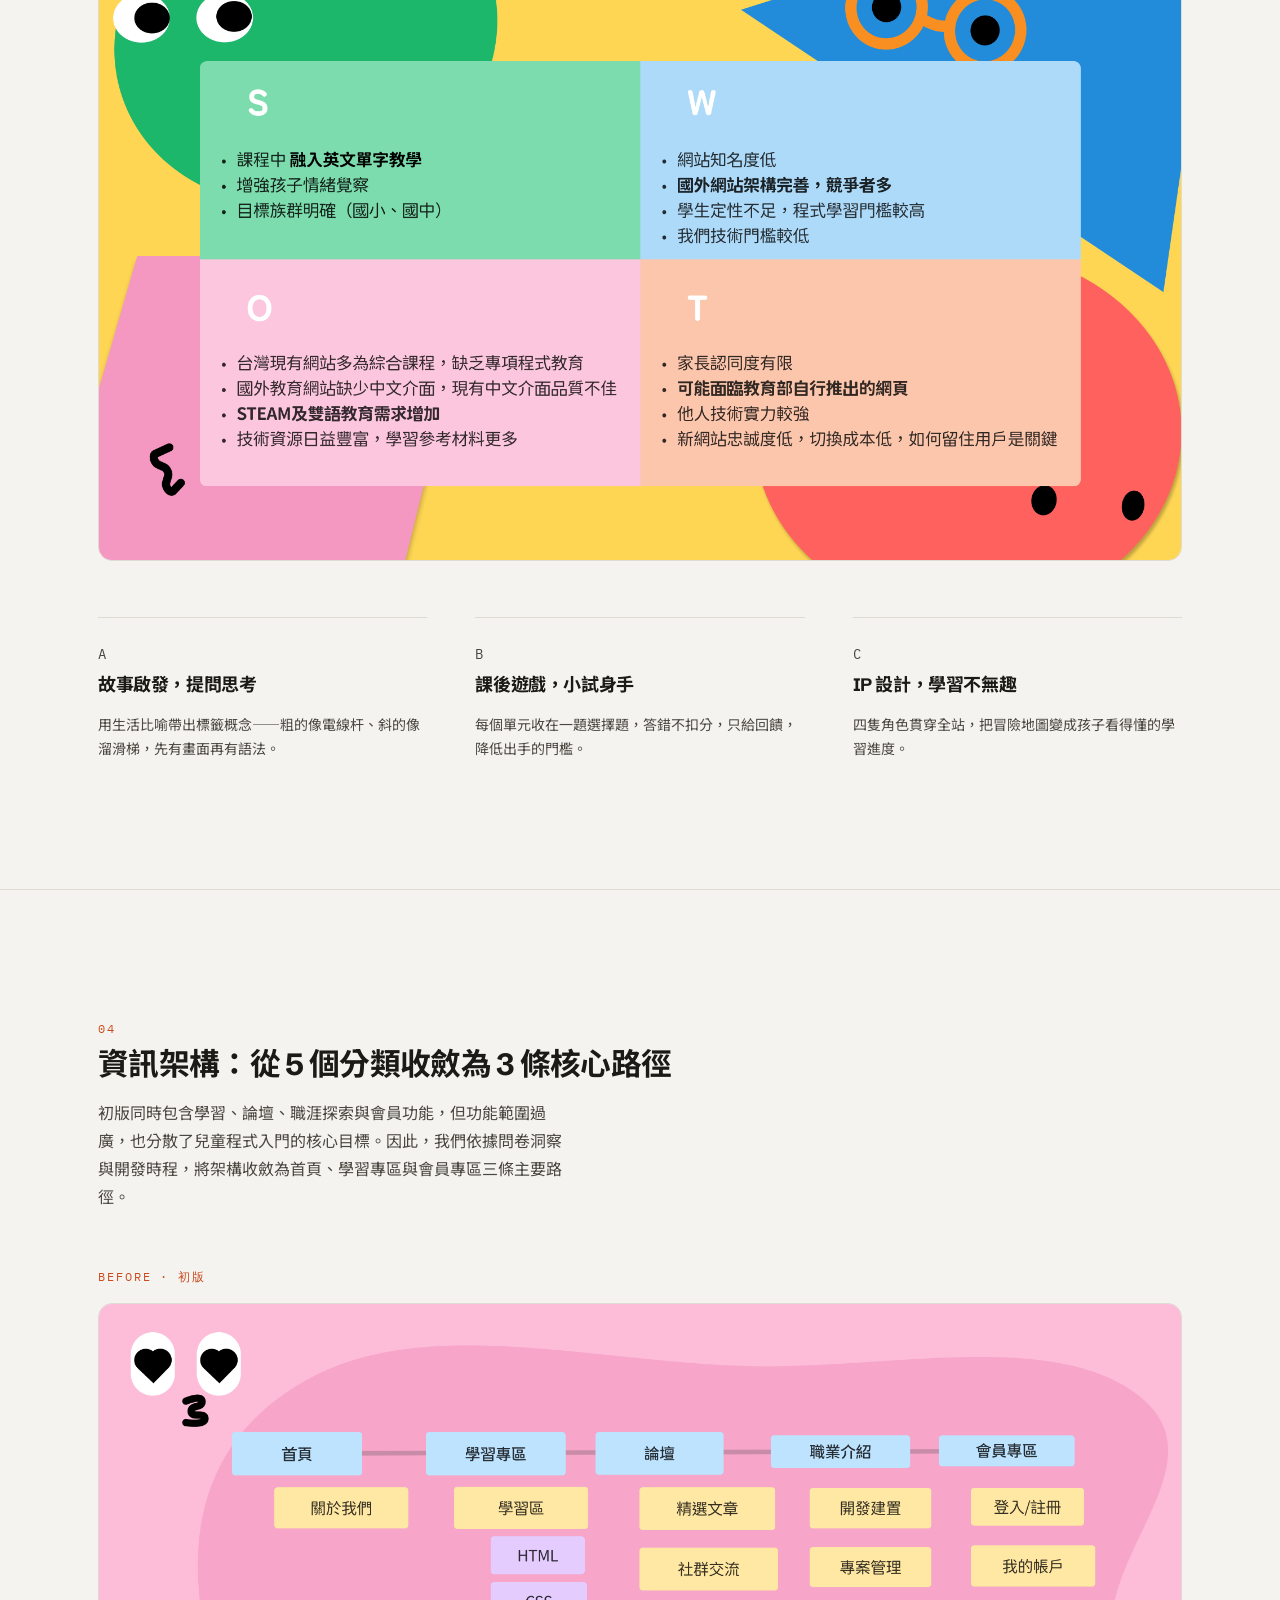
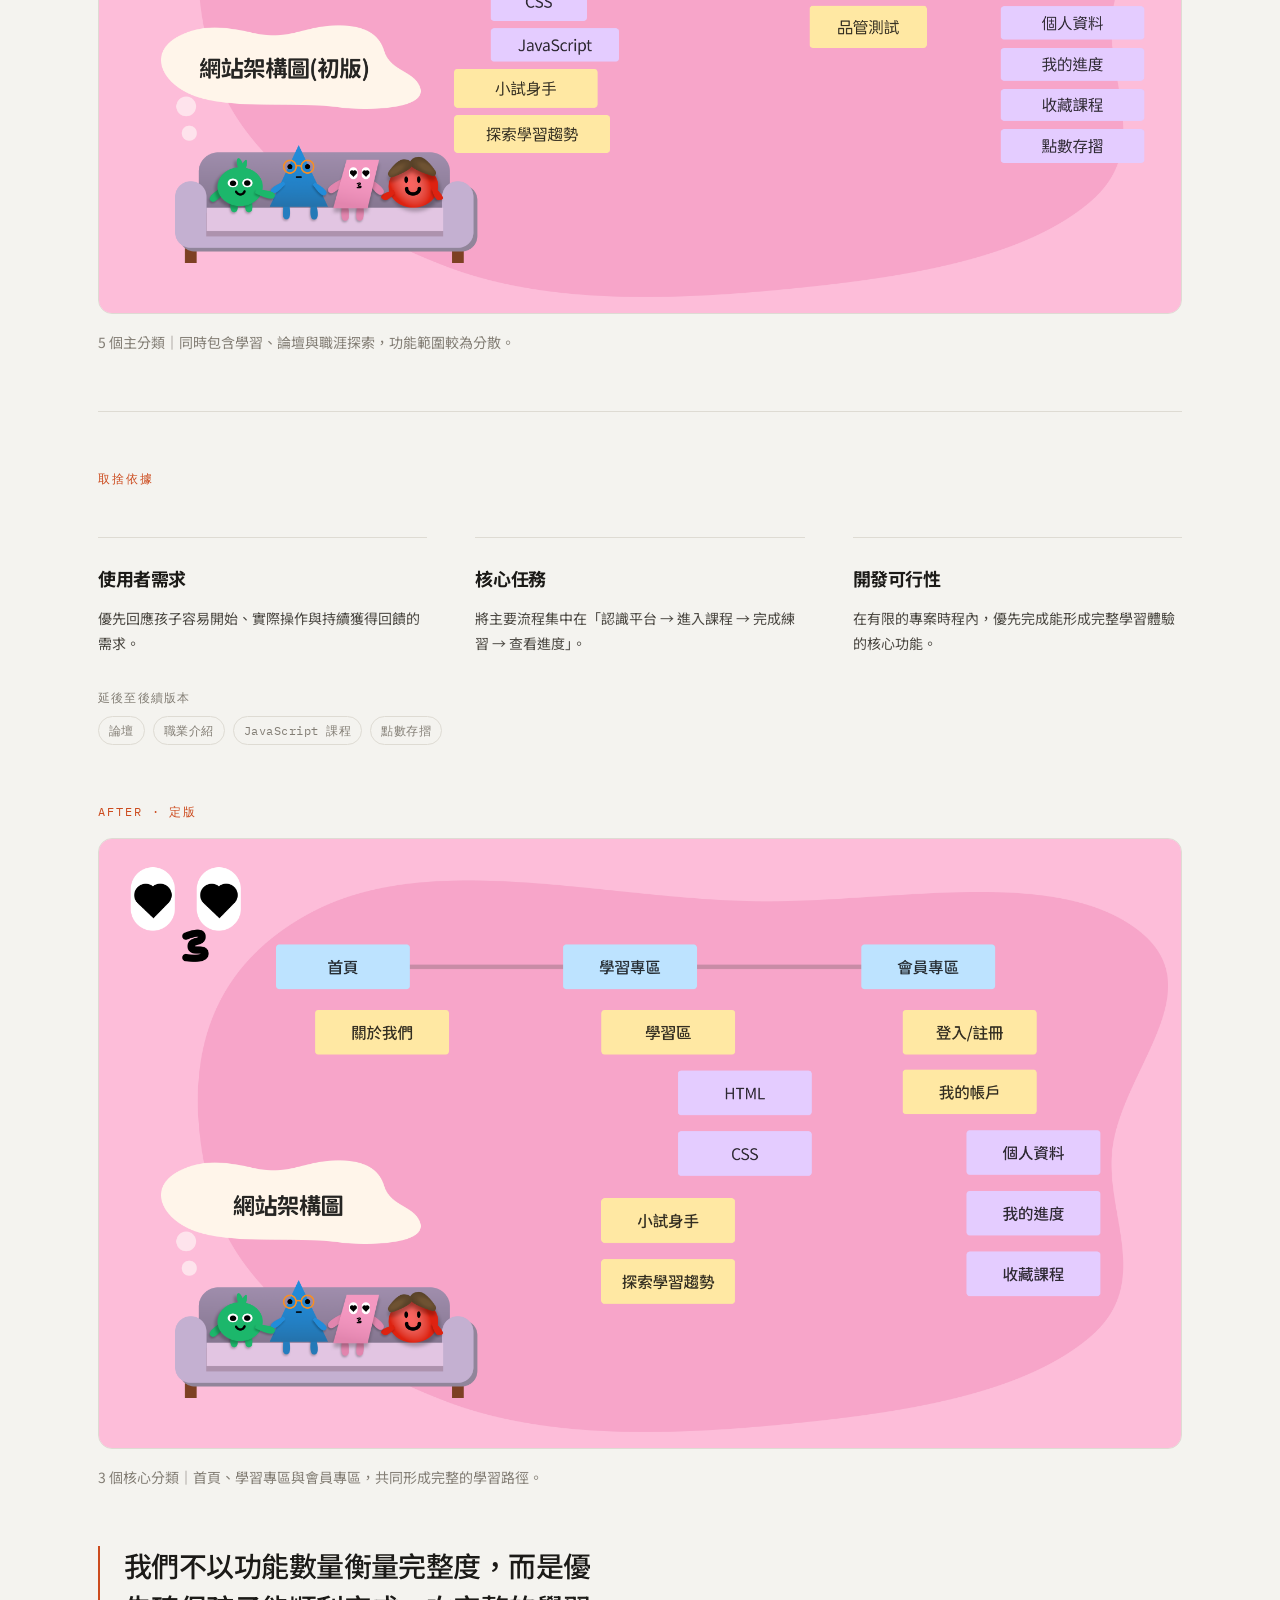
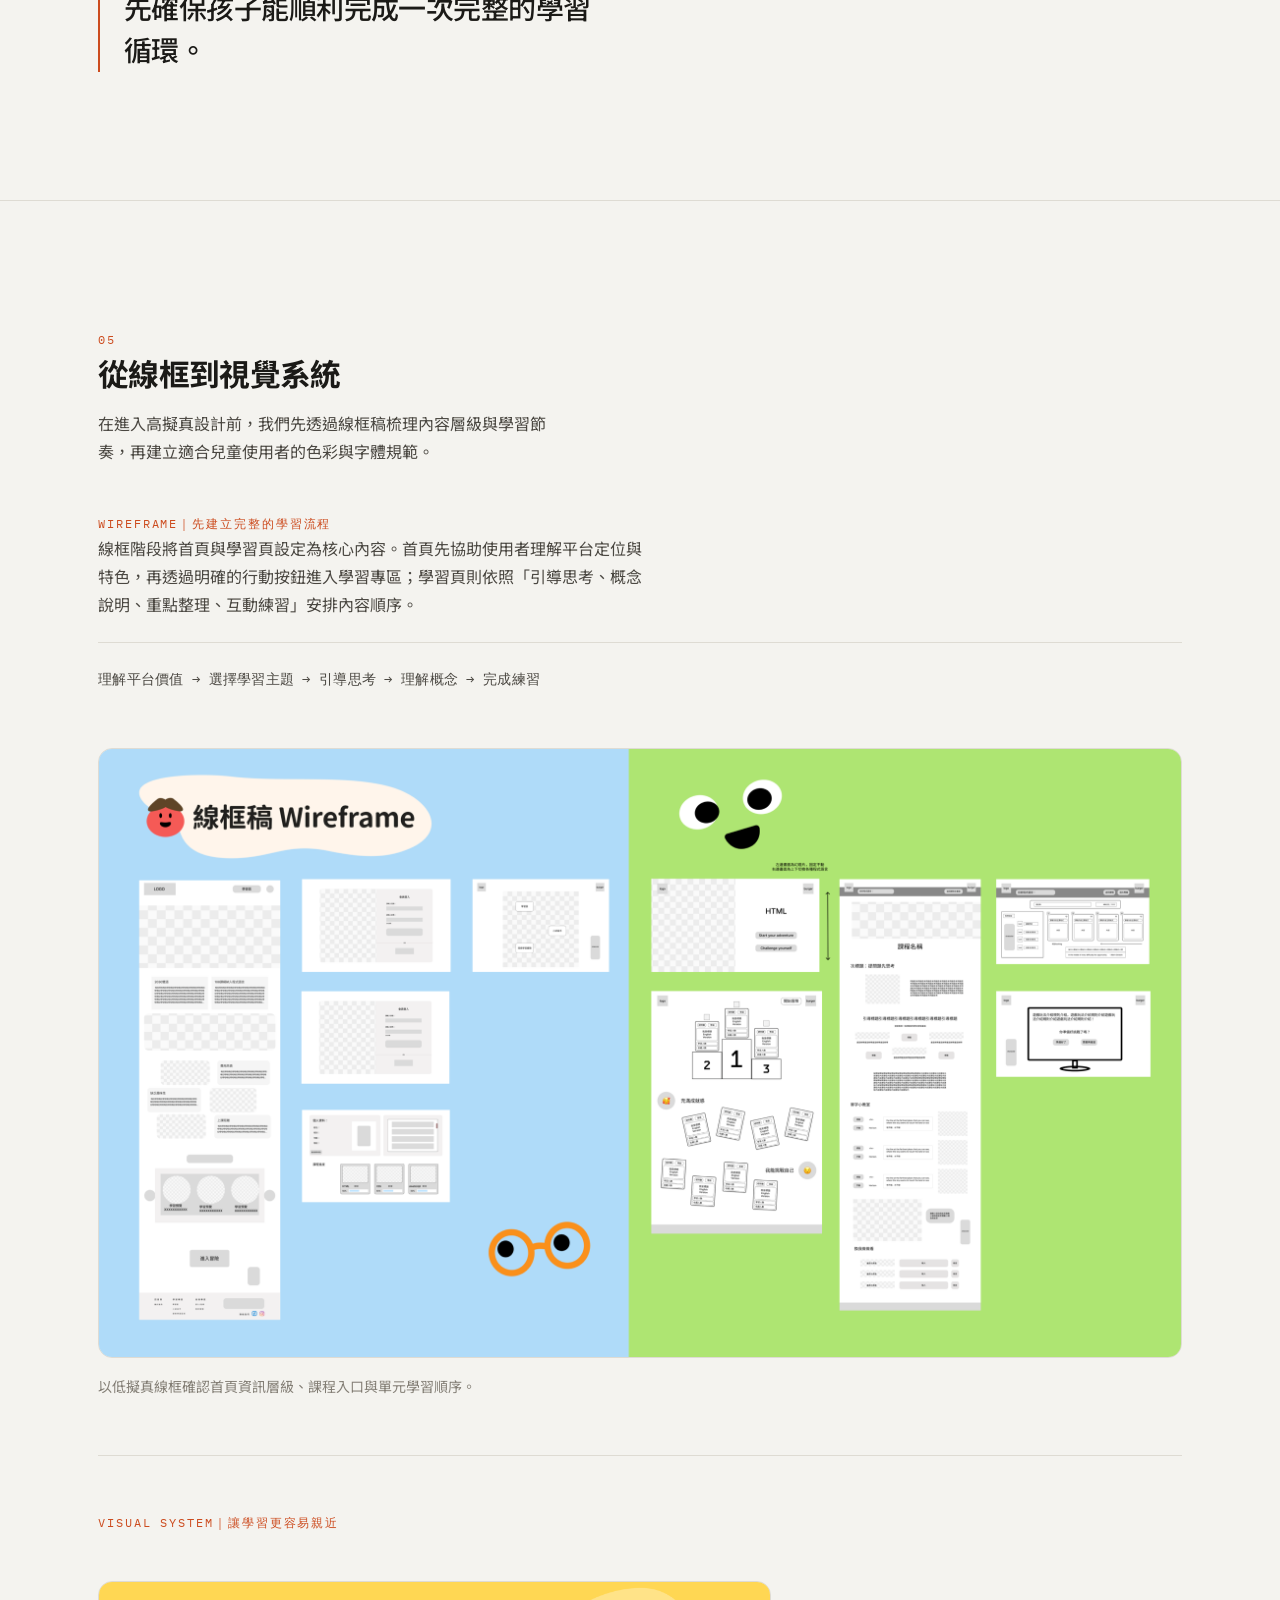
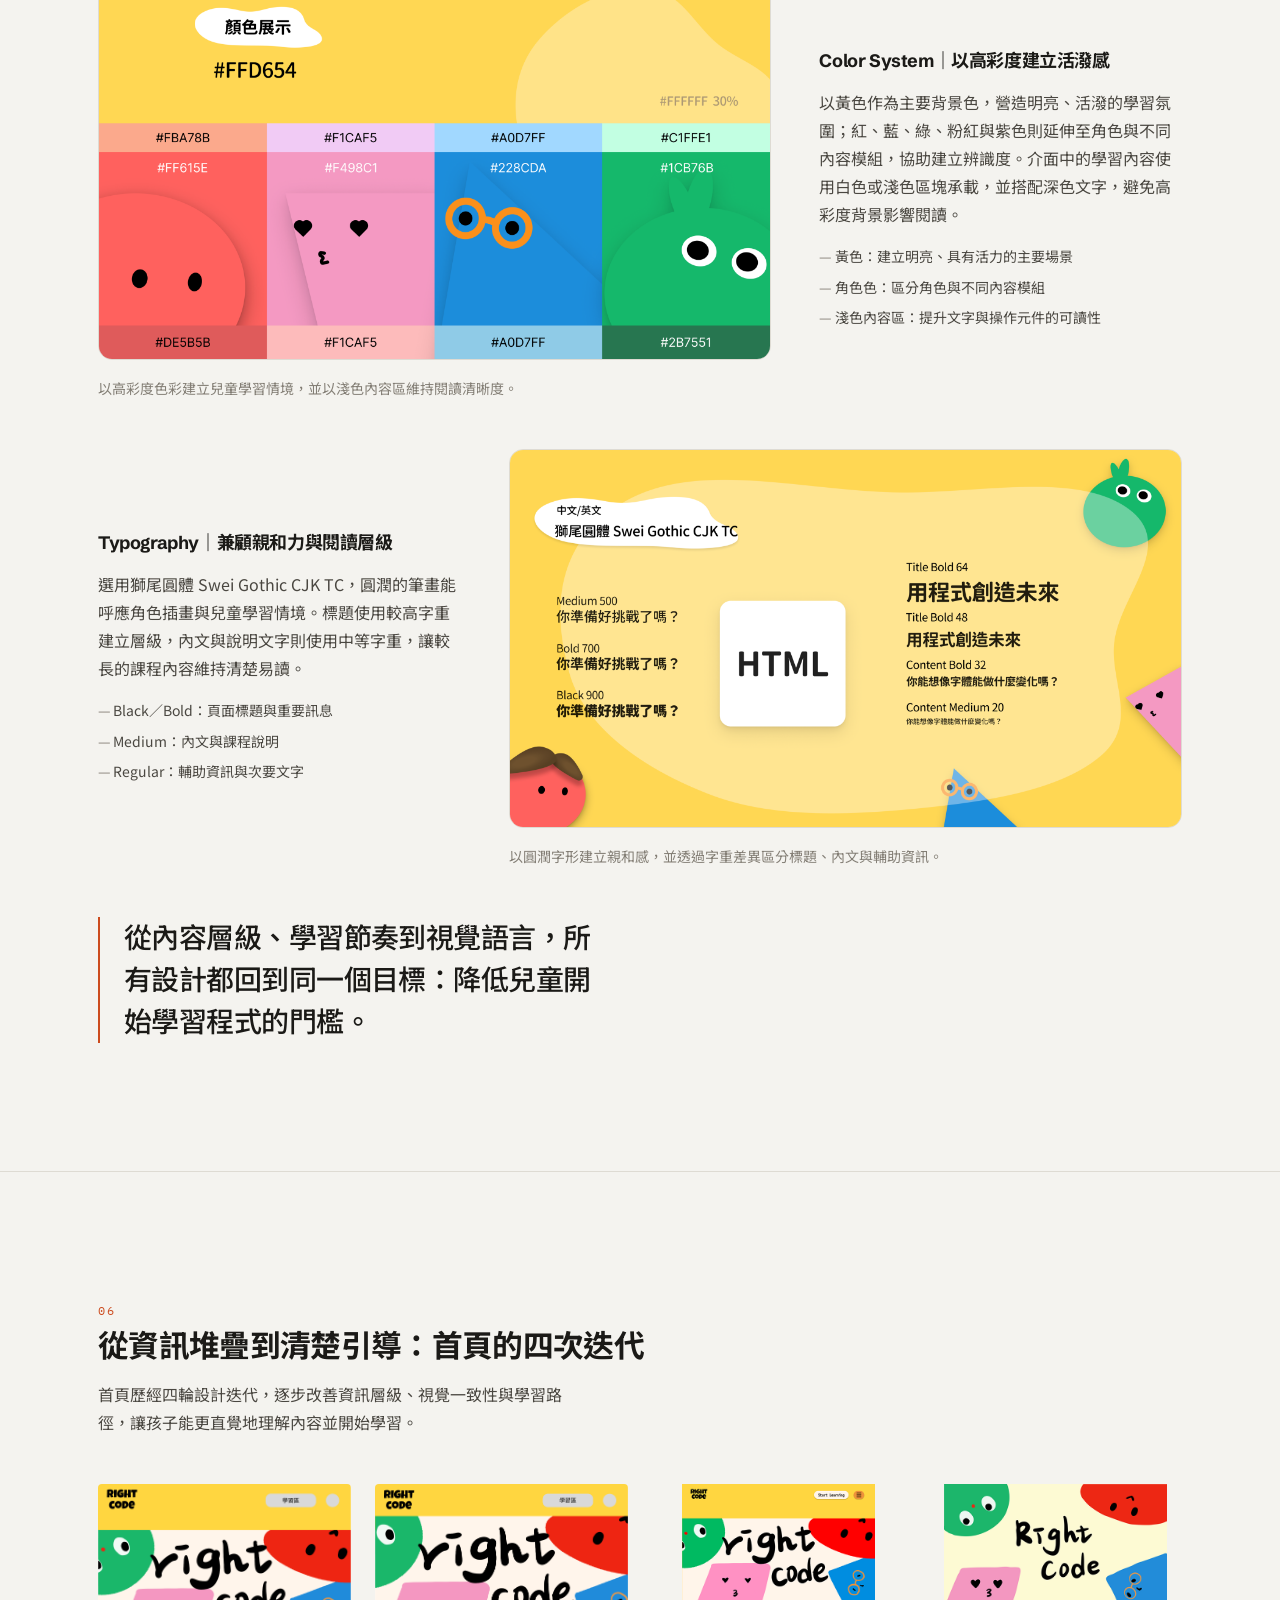
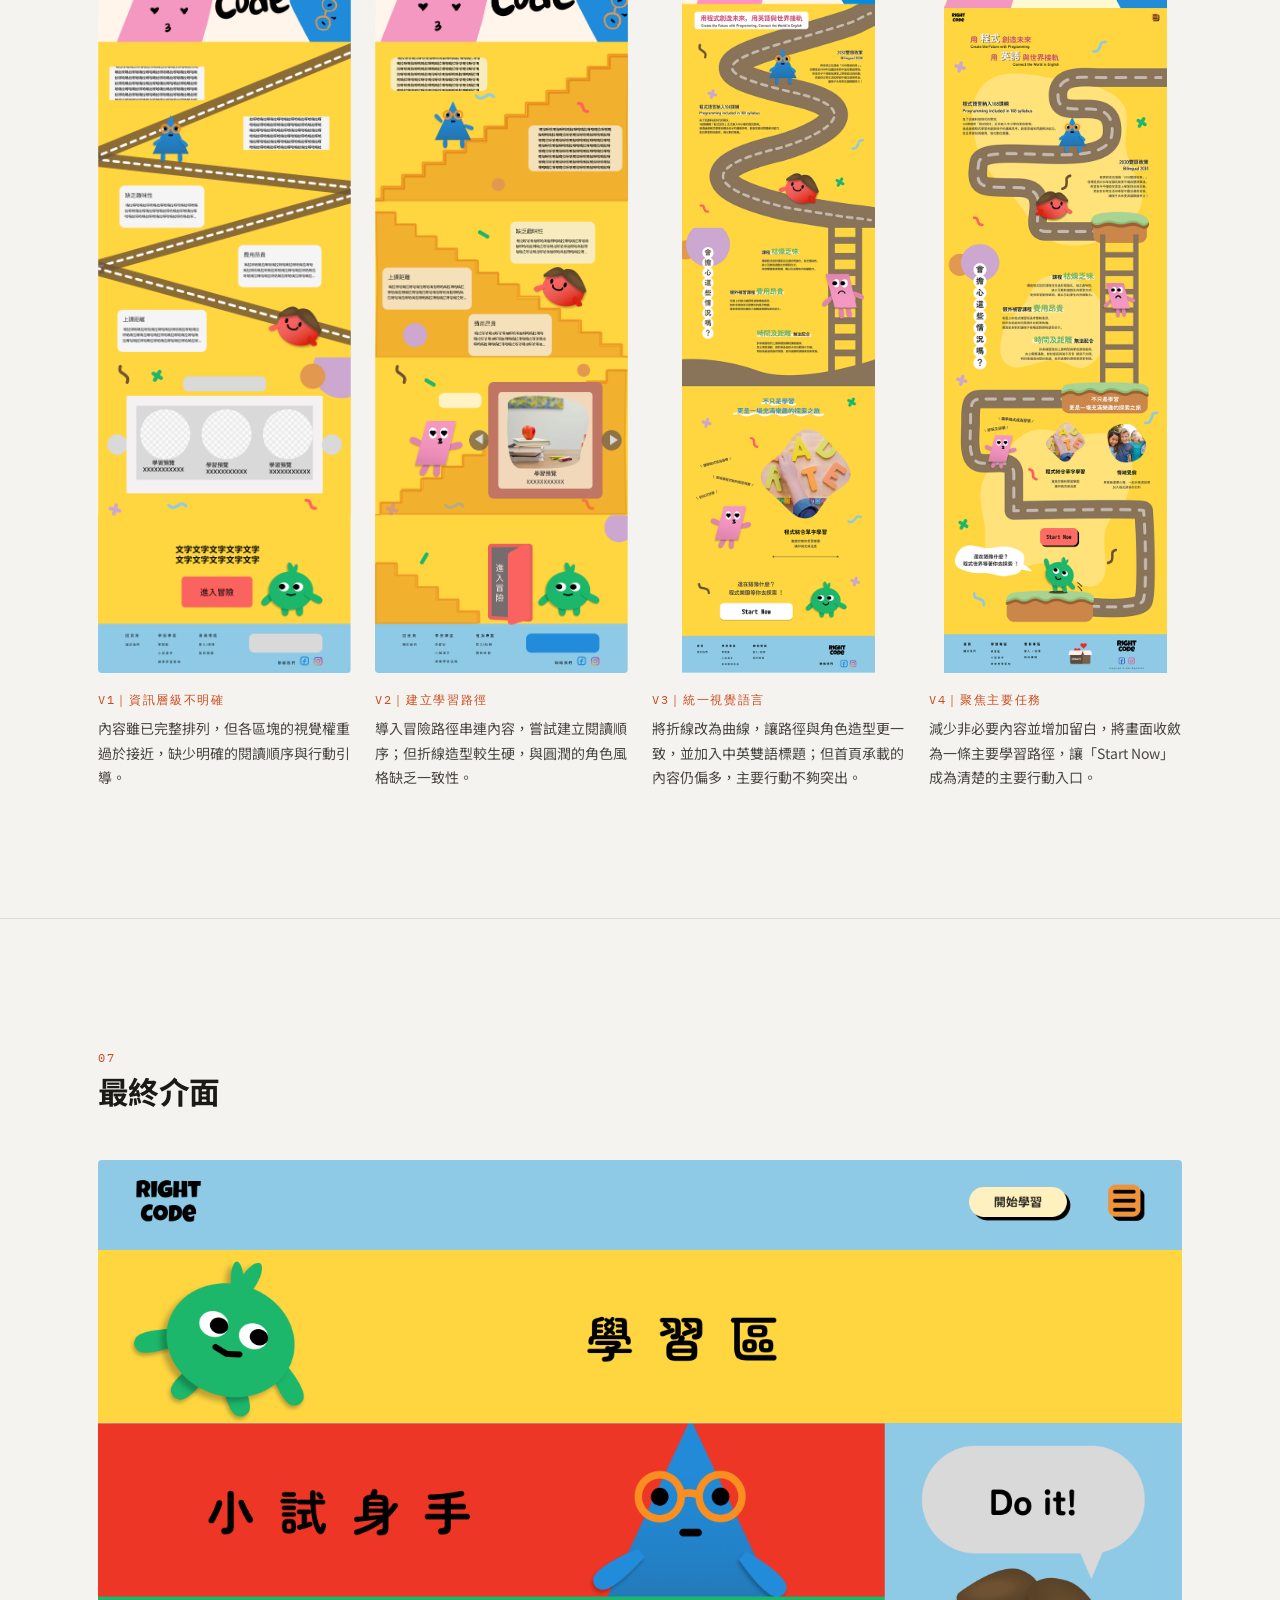
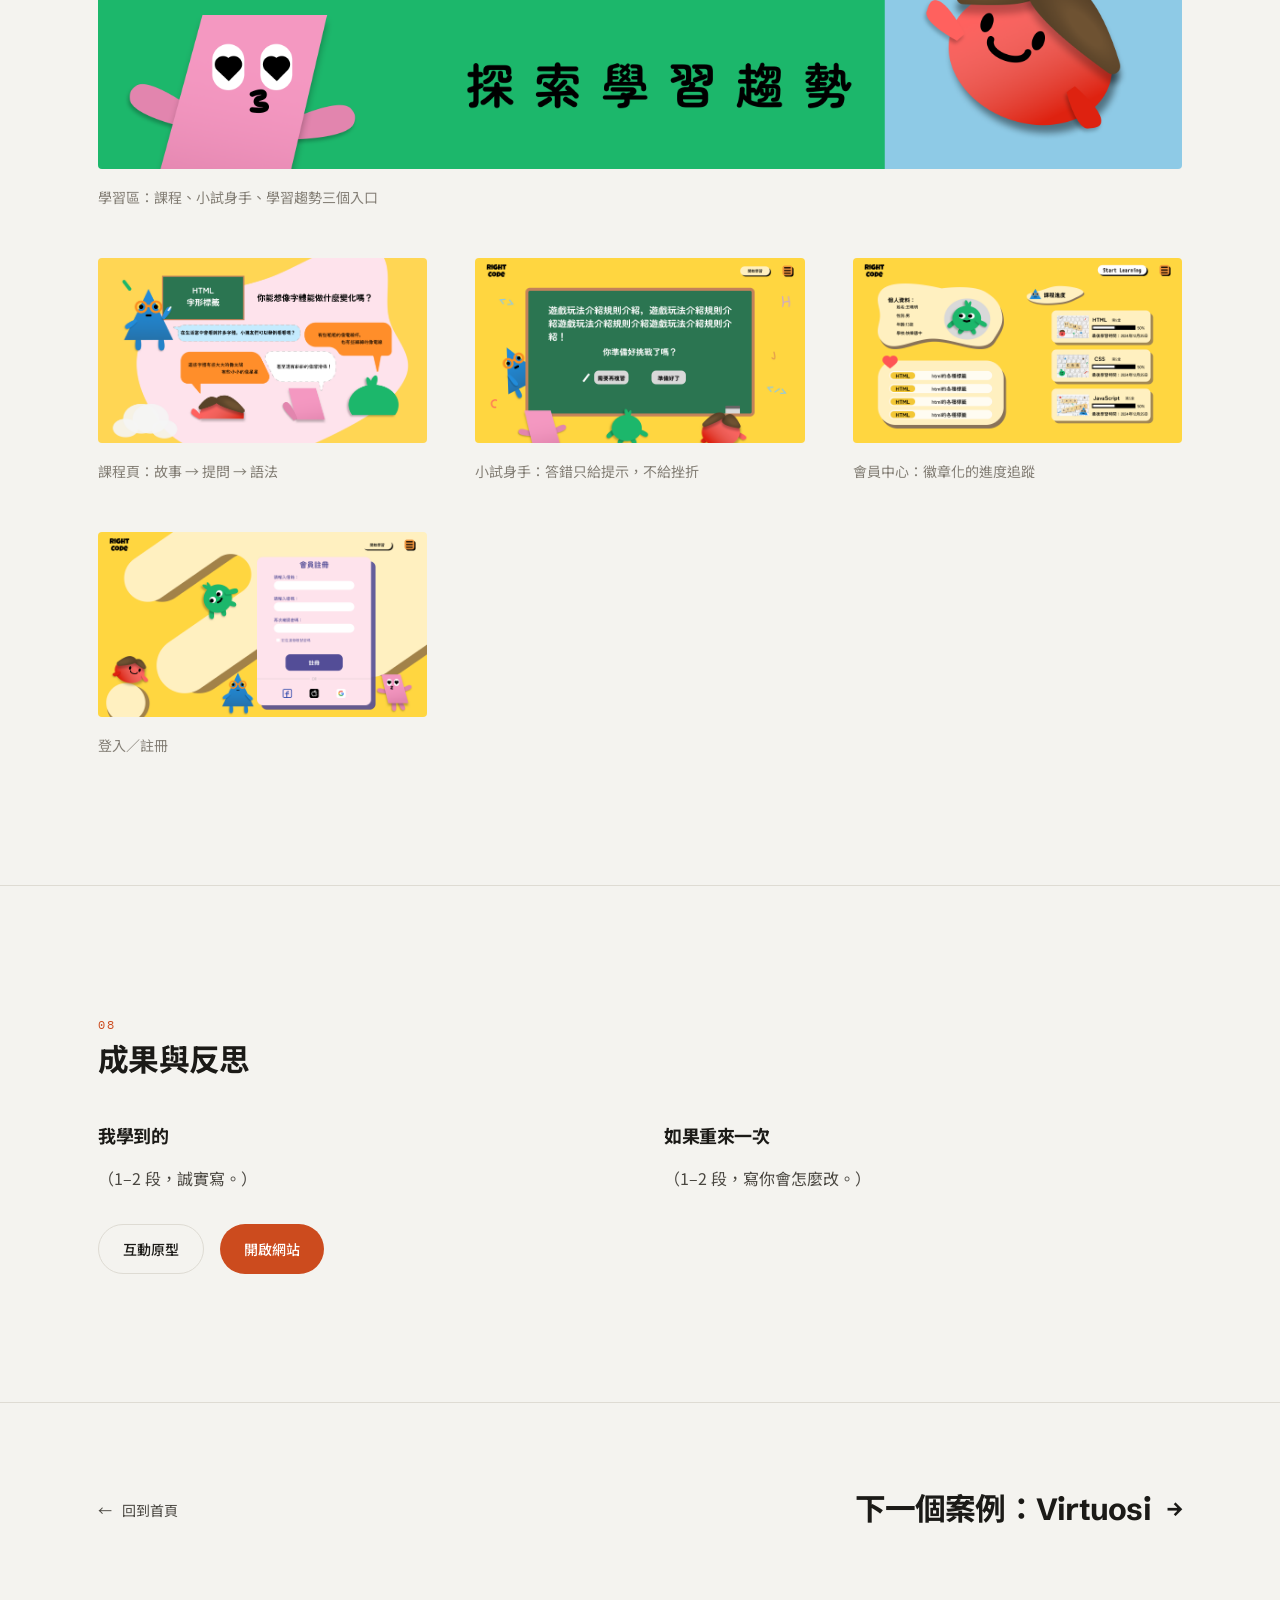
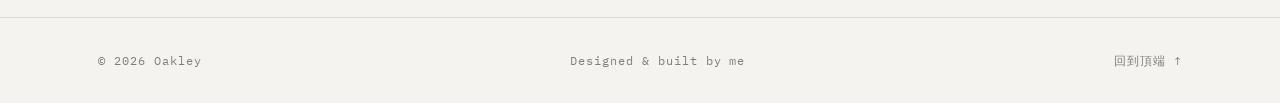
==== commit c18bd940: "修改right內容到資訊堆疊" ====
--- a/project-rightcode.html
+++ b/project-rightcode.html
@@ -129,7 +129,7 @@
           <li><span class="survey-meta__k">調查對象</span><span class="survey-meta__v">國小至高中學生及家長</span></li>
         </ul>
 
-        <div class="grid grid--2 insight-grid">
+        <div class="insight-grid">
           <article class="insight-card">
             <p class="insight-card__label">學生端洞察</p>
 
@@ -186,10 +186,25 @@
         </div>
 
         <figure class="figure figure--wide">
-          <div class="ph ph--16x9" data-ph="同理心地圖　assets/rightcode/empathy-map.png">
-            <img src="assets/rightcode/empathy-map.png" alt="同理心地圖" loading="lazy">
-          </div>
-          <figcaption>把問卷的開放題整理成同理心地圖，孩子與家長的說法放在同一張紙上比對。</figcaption>
+          <div class="figure__head">
+            <p class="eyebrow">Empathy Map · Primary User</p>
+            <p class="figure__head-note">依據問卷選擇題與開放式回覆進行整理</p>
+          </div>
+
+          <a class="diagram-figure__frame" href="assets/rightcode/empathy-map.png" target="_blank" rel="noopener" aria-label="以原始尺寸開啟同理心地圖">
+            <img src="assets/rightcode/empathy-map.png" alt="同理心地圖：整理學生與家長在問卷開放題中的說法、想法、痛點與期待" loading="lazy">
+          </a>
+
+          <div class="figure__insight">
+            <div>
+              <p class="insight-card__row-label">核心洞察</p>
+              <p class="insight-card__row-text">孩子並非排斥程式，而是需要清楚的起點、循序引導與持續的成就回饋。</p>
+            </div>
+            <div>
+              <p class="insight-card__row-label">設計方向</p>
+              <p class="insight-card__row-text">簡化入門流程，以故事、角色陪伴、短任務及即時回饋降低學習門檻。</p>
+            </div>
+          </div>
         </figure>
 
         <div class="grid grid--2">
@@ -238,9 +253,9 @@
         </header>
 
         <figure class="figure figure--wide">
-          <div class="ph ph--16x9" data-ph="SWOT 分析　assets/rightcode/swot.png">
-            <img src="assets/rightcode/swot.png" alt="SWOT 分析" loading="lazy">
-          </div>
+          <a class="diagram-figure__frame" href="assets/rightcode/swot.png" target="_blank" rel="noopener" aria-label="以原始尺寸開啟 SWOT 分析">
+            <img src="assets/rightcode/swot.png" alt="SWOT 分析：優勢、劣勢、機會與威脅四象限" loading="lazy">
+          </a>
         </figure>
 
         <ol class="pillars">
@@ -269,30 +284,56 @@
       <div class="container">
         <header class="stage__head">
           <p class="stage__num">04</p>
-          <h2 class="stage__title">資訊架構：砍掉一半</h2>
-          <p class="stage__lead">初版塞了論壇與職業介紹，但那是給大人看的。定版只留孩子會用到的三條主線。</p>
-        </header>
-
-        <div class="compare">
-          <figure class="figure">
-            <div class="ph ph--16x9" data-ph="架構初版　assets/rightcode/sitemap-v1.png">
-            <img src="assets/rightcode/sitemap-v1.png" alt="網站架構圖初版" loading="lazy">
-          </div>
-            <figcaption><span class="figcap__tag">初版</span>5 個主分類、含論壇與職業介紹</figcaption>
-          </figure>
-          <figure class="figure">
-            <div class="ph ph--16x9" data-ph="架構定版　assets/rightcode/sitemap-v2.png">
-            <img src="assets/rightcode/sitemap-v2.png" alt="網站架構圖定版" loading="lazy">
-          </div>
-            <figcaption><span class="figcap__tag figcap__tag--on">定版</span>3 個主分類，砍掉 JavaScript 與點數存摺</figcaption>
-          </figure>
-        </div>
-
-        <div class="prose">
-          <!-- ✏️ 這段最值錢：寫清楚「為什麼砍」。
-               例：JavaScript 對國小生太陡，先把 HTML/CSS 的成就感做滿。 -->
-          <p>（寫下你們為什麼做這個取捨——面試官會追問的就是這一段。）</p>
-        </div>
+          <h2 class="stage__title">資訊架構：從 5 個分類收斂為 3 條核心路徑</h2>
+          <p class="stage__lead">初版同時包含學習、論壇、職涯探索與會員功能，但功能範圍過廣，也分散了兒童程式入門的核心目標。因此，我們依據問卷洞察與開發時程，將架構收斂為首頁、學習專區與會員專區三條主要路徑。</p>
+        </header>
+
+        <figure class="diagram-figure">
+          <p class="eyebrow">BEFORE · 初版</p>
+          <a class="diagram-figure__frame" href="assets/rightcode/sitemap-v1.png" target="_blank" rel="noopener" aria-label="以原始尺寸開啟初版架構圖">
+            <img src="assets/rightcode/sitemap-v1.png" alt="網站架構圖初版：5 個主分類，包含學習、論壇、職涯探索與會員中心" loading="lazy">
+          </a>
+          <p class="diagram-figure__note">5 個主分類｜同時包含學習、論壇與職涯探索，功能範圍較為分散。</p>
+        </figure>
+
+        <div class="tradeoff">
+          <p class="eyebrow">取捨依據</p>
+
+          <ol class="pillars">
+            <li class="pillar">
+              <h3 class="pillar__title">使用者需求</h3>
+              <p>優先回應孩子容易開始、實際操作與持續獲得回饋的需求。</p>
+            </li>
+            <li class="pillar">
+              <h3 class="pillar__title">核心任務</h3>
+              <p>將主要流程集中在「認識平台 → 進入課程 → 完成練習 → 查看進度」。</p>
+            </li>
+            <li class="pillar">
+              <h3 class="pillar__title">開發可行性</h3>
+              <p>在有限的專案時程內，優先完成能形成完整學習體驗的核心功能。</p>
+            </li>
+          </ol>
+
+          <div class="deferred">
+            <p class="deferred__label">延後至後續版本</p>
+            <ul class="tag-list">
+              <li class="tag">論壇</li>
+              <li class="tag">職業介紹</li>
+              <li class="tag">JavaScript 課程</li>
+              <li class="tag">點數存摺</li>
+            </ul>
+          </div>
+        </div>
+
+        <figure class="diagram-figure">
+          <p class="eyebrow">AFTER · 定版</p>
+          <a class="diagram-figure__frame" href="assets/rightcode/sitemap-v2.png" target="_blank" rel="noopener" aria-label="以原始尺寸開啟定版架構圖">
+            <img src="assets/rightcode/sitemap-v2.png" alt="網站架構圖定版：3 個核心分類，首頁、學習專區與會員專區" loading="lazy">
+          </a>
+          <p class="diagram-figure__note">3 個核心分類｜首頁、學習專區與會員專區，共同形成完整的學習路徑。</p>
+        </figure>
+
+        <p class="pull-quote">我們不以功能數量衡量完整度，而是優先確保孩子能順利完成一次完整的學習循環。</p>
       </div>
     </section>
 
@@ -302,29 +343,72 @@
       <div class="container">
         <header class="stage__head">
           <p class="stage__num">05</p>
-          <h2 class="stage__title">線框稿與視覺系統</h2>
-        </header>
-
-        <figure class="figure figure--wide">
-          <div class="ph ph--16x9" data-ph="Wireframe 全頁　assets/rightcode/wireframe.png">
-            <img src="assets/rightcode/wireframe.png" alt="RightCode 線框稿" loading="lazy">
-          </div>
-        </figure>
-
-        <div class="grid grid--2">
-          <figure class="figure">
-            <div class="ph ph--16x9" data-ph="色票　assets/rightcode/colors.png">
-            <img src="assets/rightcode/colors.png" alt="色彩系統" loading="lazy">
-          </div>
-            <figcaption>高彩度主色配上白色描邊，確保在黃底上仍有足夠對比。</figcaption>
+          <h2 class="stage__title">從線框到視覺系統</h2>
+          <p class="stage__lead">在進入高擬真設計前，我們先透過線框稿梳理內容層級與學習節奏，再建立適合兒童使用者的色彩與字體規範。</p>
+        </header>
+
+        <div class="substage">
+          <p class="eyebrow">Wireframe｜先建立完整的學習流程</p>
+          <div class="prose">
+            <p>線框階段將首頁與學習頁設定為核心內容。首頁先協助使用者理解平台定位與特色，再透過明確的行動按鈕進入學習專區；學習頁則依照「引導思考、概念說明、重點整理、互動練習」安排內容順序。</p>
+          </div>
+          <p class="flow-line">理解平台價值 → 選擇學習主題 → 引導思考 → 理解概念 → 完成練習</p>
+
+          <figure class="diagram-figure">
+            <a class="diagram-figure__frame" href="assets/rightcode/wireframe.png" target="_blank" rel="noopener" aria-label="以原始尺寸開啟線框稿">
+              <img src="assets/rightcode/wireframe.png" alt="RightCode 線框稿：首頁與學習頁的版面配置與內容順序" loading="lazy">
+            </a>
+            <p class="diagram-figure__note">以低擬真線框確認首頁資訊層級、課程入口與單元學習順序。</p>
           </figure>
-          <figure class="figure">
-            <div class="ph ph--16x9" data-ph="字體　assets/rightcode/type.png">
-            <img src="assets/rightcode/type.png" alt="字體系統：獅尾圓體" loading="lazy">
-          </div>
-            <figcaption>獅尾圓體 Swei Gothic CJK TC，圓角筆畫對孩子更友善。</figcaption>
-          </figure>
-        </div>
+        </div>
+
+        <div class="substage">
+          <p class="eyebrow">Visual System｜讓學習更容易親近</p>
+
+          <div class="showcase-row">
+            <figure class="showcase-row__media">
+              <a class="diagram-figure__frame" href="assets/rightcode/colors.png" target="_blank" rel="noopener" aria-label="以原始尺寸開啟色彩系統">
+                <img src="assets/rightcode/colors.png" alt="RightCode 色彩系統：黃色主背景搭配角色延伸色與淺色內容區" loading="lazy">
+              </a>
+              <p class="diagram-figure__note">以高彩度色彩建立兒童學習情境，並以淺色內容區維持閱讀清晰度。</p>
+            </figure>
+
+            <div class="showcase-row__text">
+              <h3 class="showcase-row__title">Color System｜以高彩度建立活潑感</h3>
+              <div class="prose">
+                <p>以黃色作為主要背景色，營造明亮、活潑的學習氛圍；紅、藍、綠、粉紅與紫色則延伸至角色與不同內容模組，協助建立辨識度。介面中的學習內容使用白色或淺色區塊承載，並搭配深色文字，避免高彩度背景影響閱讀。</p>
+              </div>
+              <ul class="persona__points">
+                <li>黃色：建立明亮、具有活力的主要場景</li>
+                <li>角色色：區分角色與不同內容模組</li>
+                <li>淺色內容區：提升文字與操作元件的可讀性</li>
+              </ul>
+            </div>
+          </div>
+
+          <div class="showcase-row showcase-row--reverse">
+            <figure class="showcase-row__media">
+              <a class="diagram-figure__frame" href="assets/rightcode/type.png" target="_blank" rel="noopener" aria-label="以原始尺寸開啟字體系統">
+                <img src="assets/rightcode/type.png" alt="RightCode 字體系統：獅尾圓體的字重與應用層級" loading="lazy">
+              </a>
+              <p class="diagram-figure__note">以圓潤字形建立親和感，並透過字重差異區分標題、內文與輔助資訊。</p>
+            </figure>
+
+            <div class="showcase-row__text">
+              <h3 class="showcase-row__title">Typography｜兼顧親和力與閱讀層級</h3>
+              <div class="prose">
+                <p>選用獅尾圓體 Swei Gothic CJK TC，圓潤的筆畫能呼應角色插畫與兒童學習情境。標題使用較高字重建立層級，內文與說明文字則使用中等字重，讓較長的課程內容維持清楚易讀。</p>
+              </div>
+              <ul class="persona__points">
+                <li>Black／Bold：頁面標題與重要訊息</li>
+                <li>Medium：內文與課程說明</li>
+                <li>Regular：輔助資訊與次要文字</li>
+              </ul>
+            </div>
+          </div>
+        </div>
+
+        <p class="pull-quote">從內容層級、學習節奏到視覺語言，所有設計都回到同一個目標：降低兒童開始學習程式的門檻。</p>
       </div>
     </section>
 
@@ -334,8 +418,8 @@
       <div class="container">
         <header class="stage__head">
           <p class="stage__num">06</p>
-          <h2 class="stage__title">首頁的四次改版</h2>
-          <p class="stage__lead">從線框稿到上線，首頁一共重畫四次。每一次都在解一個具體的問題。</p>
+          <h2 class="stage__title">從資訊堆疊到清楚引導：首頁的四次迭代</h2>
+          <p class="stage__lead">首頁歷經四輪設計迭代，逐步改善資訊層級、視覺一致性與學習路徑，讓孩子能更直覺地理解內容並開始學習。</p>
         </header>
 
         <ol class="iteration">
@@ -343,29 +427,29 @@
             <div class="ph ph--shot" data-ph="v1　iter-1.png">
             <img src="assets/rightcode/iter-1.png" alt="首頁版本一" loading="lazy">
           </div>
-            <p class="iteration__label">v1</p>
-            <p class="iteration__note">區塊排好，但每一段長得一樣，孩子不知道要往哪看。</p>
+            <p class="iteration__label">v1｜資訊層級不明確</p>
+            <p class="iteration__note">內容雖已完整排列，但各區塊的視覺權重過於接近，缺少明確的閱讀順序與行動引導。</p>
           </li>
           <li class="iteration__step">
             <div class="ph ph--shot" data-ph="v2　iter-2.png">
             <img src="assets/rightcode/iter-2.png" alt="首頁版本二" loading="lazy">
           </div>
-            <p class="iteration__label">v2</p>
-            <p class="iteration__note">導入冒險路徑串起內容，但折線太銳利，跟角色的圓潤感打架。</p>
+            <p class="iteration__label">v2｜建立學習路徑</p>
+            <p class="iteration__note">導入冒險路徑串連內容，嘗試建立閱讀順序；但折線造型較生硬，與圓潤的角色風格缺乏一致性。</p>
           </li>
           <li class="iteration__step">
             <div class="ph ph--shot" data-ph="v3　iter-3.png">
             <img src="assets/rightcode/iter-3.png" alt="首頁版本三" loading="lazy">
           </div>
-            <p class="iteration__label">v3</p>
-            <p class="iteration__note">路徑改成曲線並補上中英雙語標題，資訊密度仍偏高。</p>
+            <p class="iteration__label">v3｜統一視覺語言</p>
+            <p class="iteration__note">將折線改為曲線，讓路徑與角色造型更一致，並加入中英雙語標題；但首頁承載的內容仍偏多，主要行動不夠突出。</p>
           </li>
           <li class="iteration__step">
             <div class="ph ph--shot" data-ph="v4 定版　iter-4.png">
             <img src="assets/rightcode/iter-4.png" alt="首頁定版" loading="lazy">
           </div>
-            <p class="iteration__label">v4 · 定版</p>
-            <p class="iteration__note">拉大留白、統一為一條主動線，Start Now 成為畫面唯一終點。</p>
+            <p class="iteration__label">v4｜聚焦主要任務</p>
+            <p class="iteration__note">減少非必要內容並增加留白，將畫面收斂為一條主要學習路徑，讓「Start Now」成為清楚的主要行動入口。</p>
           </li>
         </ol>
       </div>
--- a/styles.css
+++ b/styles.css
@@ -74,7 +74,7 @@
   line-height: 1.75;
   -webkit-font-smoothing: antialiased;
   text-rendering: optimizeLegibility;
-  overflow-x: hidden;
+  overflow-wrap: break-word;
 }
 
 img, svg, video { display: block; max-width: 100%; height: auto; }
@@ -100,9 +100,9 @@
 
 .section, .stage { padding-block: var(--section-y); }
 
-.grid { display: grid; gap: var(--sp-4); }
+.grid { display: grid; gap: var(--sp-4); min-width: 0; }
 @media (min-width: 768px) {
-  .grid--2 { grid-template-columns: 1fr 1fr; gap: var(--sp-6); }
+  .grid--2 { grid-template-columns: minmax(0, 1fr) minmax(0, 1fr); gap: var(--sp-6); }
 }
 
 .eyebrow {
@@ -197,19 +197,31 @@
 }
 .wordmark:hover .wordmark__dot { transform: translateY(-4px) scale(1.3); }
 
-.nav__list { display: flex; gap: var(--sp-4); }
+/* 導覽連結只有「關於我」「聯絡我」兩個，任何寬度都排得下，
+   所以三種版型都直接橫向排列，不做漢堡選單／收合面板。
+   .nav-toggle 的 HTML／JS 還在（保留給未來連結變多時用），
+   但視覺上永遠隱藏。 */
+.nav__list {
+  display: flex;
+  flex-wrap: wrap;
+  gap: var(--sp-3);
+  min-width: 0;
+}
+@media (min-width: 700px) { .nav__list { gap: var(--sp-4); } }
 
 .nav__link {
   position: relative;
+  display: inline-flex;
+  align-items: center;
   font-size: var(--fs-small);
   color: var(--ink-soft);
-  padding-block: 4px;
+  padding-block: 10px; /* 連同行高湊到 ≥44px，觸控好按 */
   transition: color .3s var(--ease);
 }
 .nav__link::after {
   content: "";
   position: absolute;
-  left: 0; bottom: 0;
+  left: 0; bottom: 6px;
   width: 100%; height: 1px;
   background: currentColor;
   transform: scaleX(0);
@@ -221,7 +233,7 @@
 .nav__link.is-active { color: var(--ink); }
 .nav__link.is-active::after { transform: scaleX(1); background: var(--accent); }
 
-.nav-toggle { display: none; width: 40px; height: 40px; margin-right: -8px; position: relative; }
+.nav-toggle { display: none; }
 .nav-toggle__bar {
   position: absolute;
   left: 9px;
@@ -234,35 +246,13 @@
 .nav-toggle[aria-expanded="true"] .nav-toggle__bar:nth-child(1) { transform: translateY(3px) rotate(45deg); }
 .nav-toggle[aria-expanded="true"] .nav-toggle__bar:nth-child(2) { transform: translateY(-3px) rotate(-45deg); }
 
-@media (max-width: 700px) {
-  .nav-toggle { display: block; }
-  .nav {
-    position: fixed;
-    inset: var(--head-h) 0 auto 0;
-    background: var(--paper);
-    border-bottom: 1px solid var(--rule);
-    padding: var(--sp-2) var(--gutter) var(--sp-4);
-    clip-path: inset(0 0 100% 0);
-    transition: clip-path .5s var(--ease-out);
-  }
-  .nav.is-open { clip-path: inset(0 0 0 0); }
-  .nav__list { flex-direction: column; gap: 0; }
-  .nav__link {
-    display: block;
-    font-size: 1.25rem;
-    font-family: var(--font-display);
-    font-weight: 500;
-    padding-block: var(--sp-2);
-    border-bottom: 1px solid var(--rule);
-  }
-  .nav__link::after { display: none; }
-}
-
 /* 專案頁的「← 回到首頁」 */
 .back-link {
   display: inline-flex;
   align-items: center;
   gap: 10px;
+  padding-block: 10px; /* 觸控高度湊到 ≥44px */
+  margin-block: -10px; /* 不影響上下鄰接元素的視覺間距 */
   font-size: var(--fs-small);
   color: var(--ink-soft);
   transition: color .3s var(--ease);
@@ -324,7 +314,7 @@
 }
 .hero__meta li {
   display: grid;
-  grid-template-columns: 5.5rem 1fr;
+  grid-template-columns: 5.5rem minmax(0, 1fr);
   gap: var(--sp-2);
   align-items: baseline;
   padding-block: var(--sp-2);
@@ -342,11 +332,11 @@
 @media (min-width: 900px) {
   .hero__meta {
     display: grid;
-    grid-template-columns: repeat(3, 1fr);
+    grid-template-columns: repeat(3, minmax(0, 1fr));
     border-bottom: 1px solid var(--rule);
   }
   .hero__meta li {
-    grid-template-columns: 1fr;
+    grid-template-columns: minmax(0, 1fr);
     gap: var(--sp-1);
     border-bottom: 0;
     border-right: 1px solid var(--rule);
@@ -595,7 +585,7 @@
 
 .about__grid { display: grid; gap: var(--sp-6); }
 @media (min-width: 860px) {
-  .about__grid { grid-template-columns: 5fr 7fr; gap: clamp(3rem, 6vw, 5rem); }
+  .about__grid { grid-template-columns: minmax(0, 5fr) minmax(0, 7fr); gap: clamp(3rem, 6vw, 5rem); }
 }
 
 .skill-list {
@@ -653,6 +643,9 @@
   border-top: 1px solid var(--rule);
 }
 .contact__links a {
+  display: inline-block;
+  padding-block: 10px;
+  margin-block: -10px;
   font-size: var(--fs-small);
   color: var(--ink-soft);
   transition: color .3s var(--ease);
@@ -676,7 +669,12 @@
   letter-spacing: .08em;
   color: var(--ink-mute);
 }
-.to-top { transition: color .3s var(--ease); }
+.to-top {
+  display: inline-block;
+  padding-block: 10px;
+  margin-block: -10px;
+  transition: color .3s var(--ease);
+}
 .to-top:hover { color: var(--accent); }
 
 
@@ -700,24 +698,37 @@
 }
 .page-hero__cover { margin-top: clamp(2rem, 5vw, 3.5rem); }
 
-/* 事實欄 */
+/* 事實欄：iPhone 單欄／iPad 兩欄／電腦四欄 */
 .factbar {
   display: grid;
-  grid-template-columns: repeat(2, 1fr);
+  grid-template-columns: 1fr;
   margin-top: clamp(2rem, 5vw, 3rem);
   border-top: 1px solid var(--rule);
   border-bottom: 1px solid var(--rule);
 }
-@media (min-width: 860px) { .factbar { grid-template-columns: repeat(4, 1fr); } }
 .factbar__item {
-  padding: var(--sp-3) var(--sp-3) var(--sp-3) 0;
-  border-right: 1px solid var(--rule);
-}
-.factbar__item + .factbar__item { padding-left: var(--sp-3); }
-.factbar__item:nth-child(2n) { border-right: 0; }
-@media (min-width: 860px) {
-  .factbar__item:nth-child(2n) { border-right: 1px solid var(--rule); }
-  .factbar__item:last-child { border-right: 0; }
+  padding-block: var(--sp-3);
+  border-top: 1px solid var(--rule);
+}
+.factbar__item:first-child { border-top: 0; }
+
+@media (min-width: 768px) {
+  .factbar { grid-template-columns: repeat(2, minmax(0, 1fr)); }
+  .factbar__item {
+    padding: var(--sp-3) var(--sp-3) var(--sp-3) 0;
+    border-top: 0;
+    border-left: 1px solid var(--rule);
+  }
+  .factbar__item:nth-child(2n+1) { border-left: 0; padding-left: 0; }
+  .factbar__item:nth-child(2n) { border-left: 1px solid var(--rule); padding-left: var(--sp-3); }
+  .factbar__item:nth-child(n+3) { border-top: 1px solid var(--rule); }
+}
+
+@media (min-width: 1200px) {
+  .factbar { grid-template-columns: repeat(4, minmax(0, 1fr)); }
+  .factbar__item:nth-child(n+3) { border-top: 0; }
+  .factbar__item:nth-child(4n+1) { border-left: 0; padding-left: 0; }
+  .factbar__item:not(:nth-child(4n+1)) { border-left: 1px solid var(--rule); padding-left: var(--sp-3); }
 }
 .factbar dt {
   font-family: var(--font-mono);
@@ -785,7 +796,7 @@
   border-top: 1px solid var(--rule);
 }
 @media (min-width: 700px) {
-  .stat-row { grid-template-columns: repeat(3, 1fr); gap: 0; }
+  .stat-row { grid-template-columns: repeat(3, minmax(0, 1fr)); gap: 0; }
   .stat { border-right: 1px solid var(--rule); padding-right: var(--sp-3); }
   .stat + .stat { padding-left: var(--sp-3); }
   .stat:last-child { border-right: 0; }
@@ -824,8 +835,16 @@
 }
 .survey-meta__v { font-size: var(--fs-small); color: var(--ink-soft); }
 
-/* 研究洞察卡 */
-.insight-grid { margin-top: clamp(2rem, 5vw, 3rem); }
+/* 研究洞察卡：獨立於 .grid--2 的斷點——768px 時卡片仍偏窄，
+   家長卡 3 個數據會擠成 2+1 折行，所以延後到 1100px 才切兩欄。 */
+.insight-grid {
+  display: grid;
+  gap: var(--sp-4);
+  margin-top: clamp(2rem, 5vw, 3rem);
+}
+@media (min-width: 1100px) {
+  .insight-grid { grid-template-columns: minmax(0, 1fr) minmax(0, 1fr); gap: var(--sp-6); }
+}
 
 .insight-card {
   border: 1px solid var(--rule);
@@ -917,6 +936,24 @@
   color: var(--accent);
 }
 
+/* 圖片上方的小標題（例：Empathy Map · Primary User） */
+.figure__head { margin-bottom: var(--sp-2); }
+.figure__head-note {
+  margin-top: var(--sp-1);
+  font-size: var(--fs-small);
+  color: var(--ink-mute);
+}
+
+/* 圖片下方的洞察／設計方向並排說明 */
+.figure__insight {
+  margin-top: var(--sp-3);
+  display: grid;
+  gap: var(--sp-3);
+}
+@media (min-width: 700px) {
+  .figure__insight { grid-template-columns: minmax(0, 1fr) minmax(0, 1fr); gap: var(--sp-6); }
+}
+
 /* 人物誌 */
 .persona {
   display: grid;
@@ -925,7 +962,7 @@
   border-top: 1px solid var(--rule);
 }
 @media (min-width: 560px) {
-  .persona { grid-template-columns: 96px 1fr; gap: var(--sp-3); }
+  .persona { grid-template-columns: 96px minmax(0, 1fr); gap: var(--sp-3); }
 }
 .persona__avatar { border-radius: 50%; overflow: hidden; }
 .persona__avatar::after { font-size: 10px; }
@@ -946,9 +983,10 @@
   color: var(--ink-mute);
 }
 
-/* 設計原則三支柱 */
+/* 設計原則三支柱：iPhone 單欄／iPad 兩欄／電腦三欄 */
 .pillars { display: grid; gap: var(--sp-4); margin-top: var(--sp-6); }
-@media (min-width: 860px) { .pillars { grid-template-columns: repeat(3, 1fr); gap: var(--sp-6); } }
+@media (min-width: 768px) { .pillars { grid-template-columns: repeat(2, minmax(0, 1fr)); gap: var(--sp-6); } }
+@media (min-width: 1200px) { .pillars { grid-template-columns: repeat(3, minmax(0, 1fr)); } }
 .pillar { padding-top: var(--sp-3); border-top: 1px solid var(--rule); }
 .pillar__num {
   font-family: var(--font-mono);
@@ -961,7 +999,89 @@
 
 /* 初版 vs 定版 */
 .compare { display: grid; gap: var(--sp-4); }
-@media (min-width: 768px) { .compare { grid-template-columns: 1fr 1fr; gap: var(--sp-6); } }
+@media (min-width: 768px) { .compare { grid-template-columns: minmax(0, 1fr) minmax(0, 1fr); gap: var(--sp-6); } }
+
+/* 資訊架構圖（Before / After）：全寬、原比例，不裁切 */
+.diagram-figure { margin-block: clamp(2rem, 5vw, 3.5rem); }
+.diagram-figure__frame {
+  display: block;
+  margin-top: var(--sp-2);
+  border: 1px solid var(--rule);
+  border-radius: var(--radius-lg);
+  overflow: hidden;
+  transition: border-color .3s var(--ease);
+}
+.diagram-figure__frame img { display: block; width: 100%; height: auto; }
+@media (hover: hover) {
+  .diagram-figure__frame:hover { border-color: var(--accent); }
+}
+.diagram-figure__note {
+  margin-top: var(--sp-2);
+  font-size: var(--fs-small);
+  color: var(--ink-mute);
+  max-width: 62ch;
+}
+
+/* 取捨依據（Before / After 之間） */
+.tradeoff {
+  margin-block: clamp(2rem, 5vw, 3.5rem);
+  padding-top: clamp(2rem, 5vw, 3.5rem);
+  border-top: 1px solid var(--rule);
+}
+
+.deferred { margin-top: var(--sp-4); }
+.deferred__label {
+  font-family: var(--font-mono);
+  font-size: var(--fs-mono);
+  letter-spacing: .1em;
+  text-transform: uppercase;
+  color: var(--ink-mute);
+  margin-bottom: var(--sp-1);
+}
+.deferred .tag-list { justify-content: flex-start; }
+
+/* 線框到視覺系統：兩個子段落 */
+.substage + .substage {
+  margin-top: clamp(2rem, 5vw, 3.5rem);
+  padding-top: clamp(2rem, 5vw, 3.5rem);
+  border-top: 1px solid var(--rule);
+}
+
+/* 流程摘要（Wireframe） */
+.flow-line {
+  margin-top: var(--sp-3);
+  padding-top: var(--sp-3);
+  border-top: 1px solid var(--rule);
+  font-family: var(--font-mono);
+  font-size: var(--fs-small);
+  letter-spacing: .02em;
+  color: var(--ink-soft);
+}
+
+/* 色彩／字體：圖片＋文字交錯的橫向區塊
+   用 Grid + minmax(0,...) 取代原本的 flex 65%/35%——
+   65%+35%+gap 的寬度總和其實超過 100%，且 flex-shrink:0 的
+   文字欄不會讓步，較窄的內容容器下文字會被裁掉或推出畫面。
+   iPad 寬度文字欄仍偏窄，所以維持單欄到 1100px 才切兩欄，
+   一律圖片在前、文字在後；桌面版用 order 讓第二列反過來。 */
+.showcase-row {
+  display: grid;
+  grid-template-columns: minmax(0, 1fr);
+  gap: var(--sp-4);
+  margin-top: clamp(2rem, 5vw, 3rem);
+}
+.showcase-row__media .diagram-figure__frame { margin-top: 0; }
+.showcase-row__title { font-size: var(--fs-h4); margin-bottom: var(--sp-2); }
+
+@media (min-width: 1100px) {
+  .showcase-row {
+    grid-template-columns: minmax(0, 65fr) minmax(0, 35fr);
+    align-items: center;
+    gap: var(--sp-6);
+  }
+  .showcase-row--reverse { grid-template-columns: minmax(0, 35fr) minmax(0, 65fr); }
+  .showcase-row--reverse .showcase-row__media { order: 2; }
+}
 
 /* 四次改版：橫向並列 */
 .iteration {
@@ -970,10 +1090,10 @@
   margin-top: var(--sp-4);
   /* 手機用 2×2，四個版本仍在同一個畫面裡可以互相比較；
      單欄堆疊會變成近 5000px 的捲動，反而看不出演進。 */
-  grid-template-columns: 1fr 1fr;
-}
-@media (min-width: 700px) { .iteration { grid-template-columns: repeat(4, 1fr); } }
-.iteration__step { display: flex; flex-direction: column; }
+  grid-template-columns: minmax(0, 1fr) minmax(0, 1fr);
+}
+@media (min-width: 700px) { .iteration { grid-template-columns: repeat(4, minmax(0, 1fr)); } }
+.iteration__step { display: flex; flex-direction: column; container-type: inline-size; }
 .iteration__label {
   font-family: var(--font-mono);
   font-size: var(--fs-mono);
@@ -988,11 +1108,14 @@
   margin-top: 6px;
 }
 
-/* 最終介面圖廊 */
+/* 最終介面圖廊：iPhone 單欄／iPad 兩欄／電腦三欄 */
 .gallery { display: grid; gap: var(--sp-4); }
 @media (min-width: 768px) {
-  .gallery { grid-template-columns: 1fr 1fr; gap: var(--sp-6); }
+  .gallery { grid-template-columns: repeat(2, minmax(0, 1fr)); gap: var(--sp-6); }
   .gallery__item--wide { grid-column: 1 / -1; }
+}
+@media (min-width: 1200px) {
+  .gallery { grid-template-columns: repeat(3, minmax(0, 1fr)); }
 }
 .gallery .figure { margin: 0; }
 
@@ -1019,7 +1142,7 @@
 .anno__list { display: grid; gap: var(--sp-3); }
 .anno__list li {
   display: grid;
-  grid-template-columns: 26px 1fr;
+  grid-template-columns: 26px minmax(0, 1fr);
   gap: var(--sp-2);
   align-items: start;
   font-size: var(--fs-small);
@@ -1041,7 +1164,8 @@
 
 /* 功能特色列 */
 .feature-row { display: grid; gap: var(--sp-4); margin-top: var(--sp-6); }
-@media (min-width: 860px) { .feature-row { grid-template-columns: repeat(3, 1fr); gap: var(--sp-6); } }
+@media (min-width: 768px) { .feature-row { grid-template-columns: repeat(2, minmax(0, 1fr)); gap: var(--sp-6); } }
+@media (min-width: 1200px) { .feature-row { grid-template-columns: repeat(3, minmax(0, 1fr)); } }
 .feature { padding-top: var(--sp-3); border-top: 1px solid var(--rule); }
 .feature h4 { font-size: var(--fs-h4); margin-bottom: var(--sp-1); }
 .feature p { font-size: var(--fs-small); color: var(--ink-soft); }
@@ -1160,7 +1284,7 @@
   align-items: baseline;
 }
 @media (min-width: 700px) {
-  .fontlist__row { grid-template-columns: 16rem 1fr; gap: var(--sp-4); }
+  .fontlist__row { grid-template-columns: 16rem minmax(0, 1fr); gap: var(--sp-4); }
 }
 .fontlist dt {
   font-family: var(--font-mono);
@@ -1226,13 +1350,22 @@
    套固定比例會把畫面裁掉。改成等高、寬度隨原圖，
    四個版本才能在同一條水平線上比較整頁的演進。 */
 /* 等高的框 + contain 置中：四個版本的上下緣完全對齊。
-   高度取 62vw，桌機時剛好讓最寬的版本（0.32）填滿欄寬。
-   （不用 height:100%，因為它在置中的 grid item 上不會解析成父層高度） */
+   原本用 62vw 抓高度，只在桌機 4 欄時湊得出合理比例；
+   手機是 2 欄，欄寬只有視窗的一小部分，62vw 換算出的高度
+   遠大於欄寬需要的高度，框裡留下大片空白。
+   改用容器查詢單位 cqw（相對於 .iteration__step 自己的寬度），
+   同一條公式在 2 欄／4 欄、任何斷點下都會依欄寬自動算出
+   「最寬版本（0.32）剛好填滿欄寬」的高度，不必為每個斷點
+   另外調數字。 */
 .ph--shot {
   aspect-ratio: auto;
-  height: clamp(420px, 62vw, 800px);
+  height: clamp(140px, 312cqw, 800px);
 }
 .ph--shot > img { object-fit: contain; }
+/* 不支援 container query 的舊瀏覽器：退回桌機取向的估算值 */
+@supports not (container-type: inline-size) {
+  .ph--shot { height: clamp(200px, 62vw, 800px); }
+}
 
 /* .ph 的圓角在後面定義，會蓋掉前面的 .persona__avatar（同權重、後者勝），
    這裡提高一級把人物誌的圓形拿回來 */
@@ -1249,13 +1382,20 @@
 
 
 /* ---------- 17. 無障礙 --------------------------------------- */
+/* 用 translateY 移出畫面上方，不用 left:-9999px——
+   後者會被視為文件內容，撐大 body 的 scrollWidth，
+   在部分瀏覽器造成看不見成因的水平捲動。 */
 .skip-link {
-  position: absolute; left: -9999px;
+  position: absolute;
+  top: 0; left: var(--sp-2);
+  transform: translateY(-120%);
   background: var(--ink); color: var(--paper);
   padding: var(--sp-1) var(--sp-2);
   border-radius: var(--radius);
-}
-.skip-link:focus { left: var(--sp-2); top: var(--sp-2); z-index: 100; }
+  z-index: 100;
+  transition: transform .2s var(--ease);
+}
+.skip-link:focus { transform: translateY(var(--sp-2)); }
 
 :focus-visible { outline: 2px solid var(--accent); outline-offset: 3px; }
 
